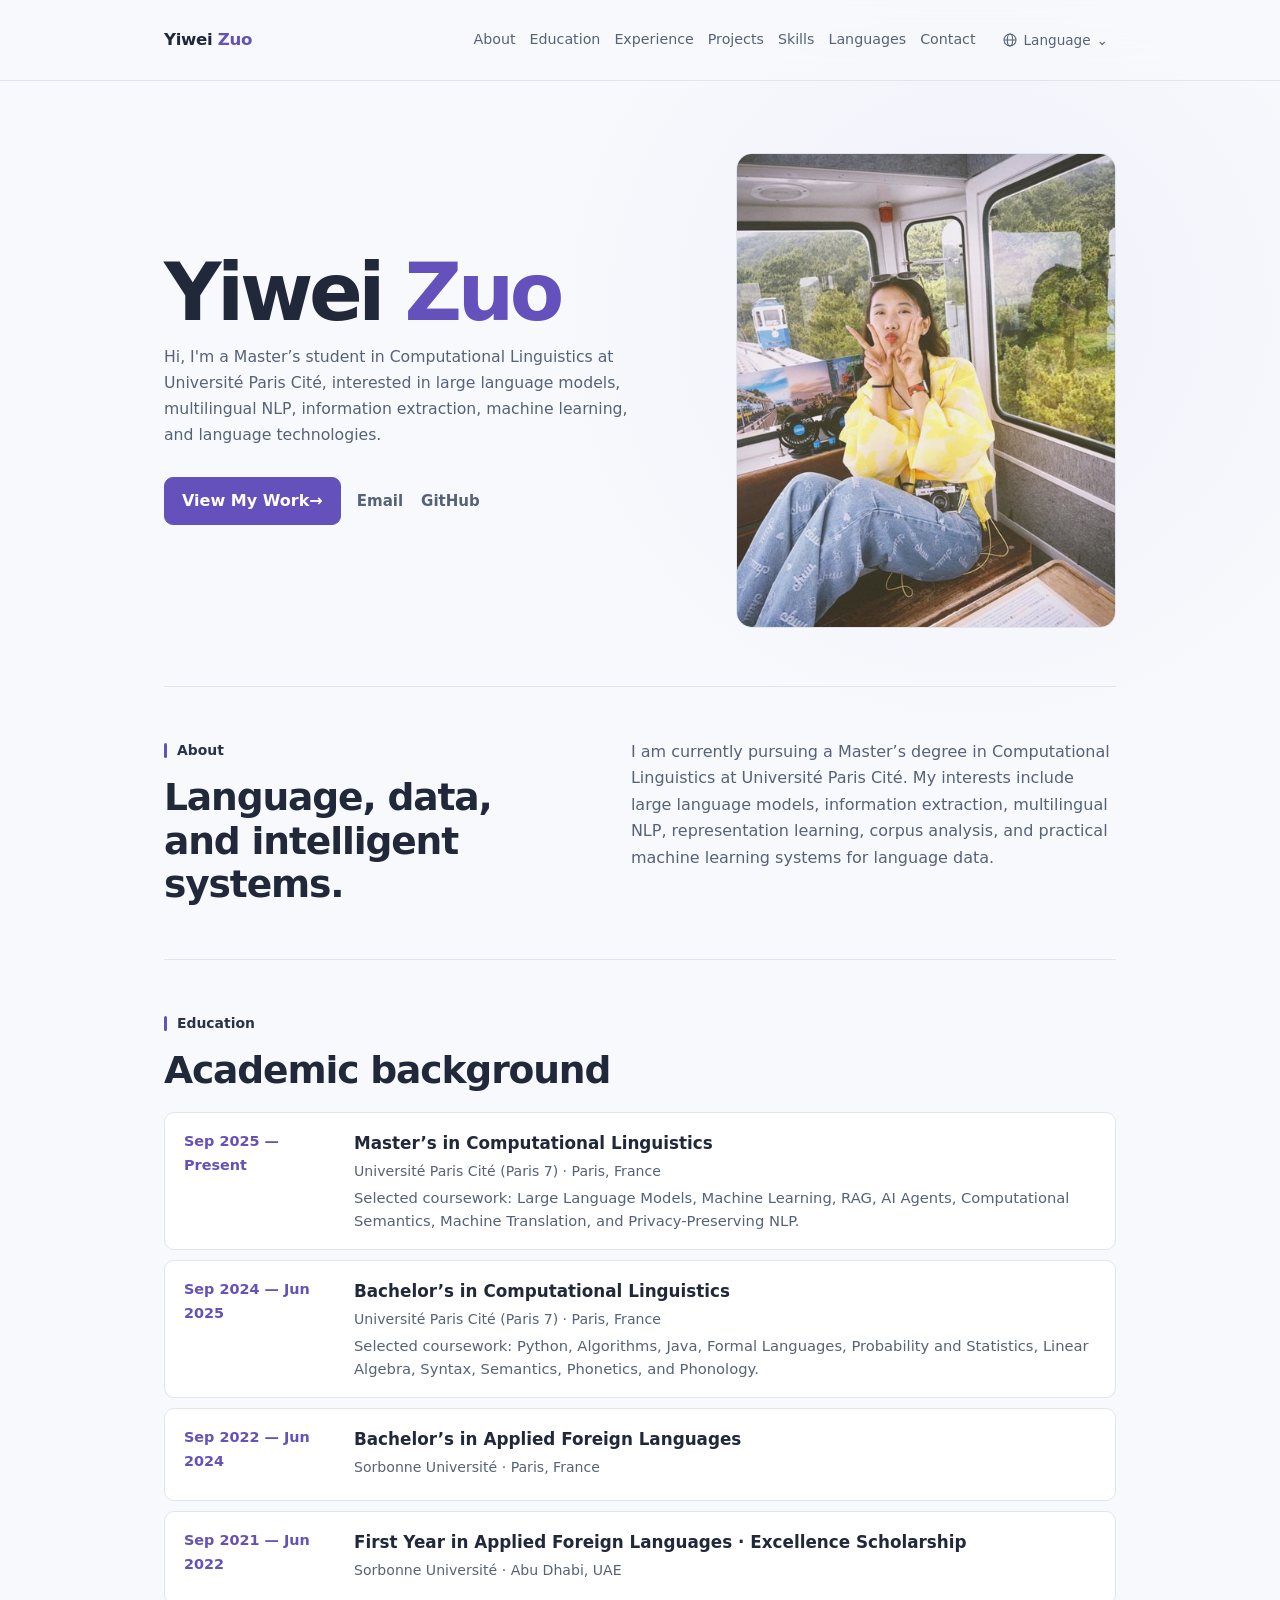
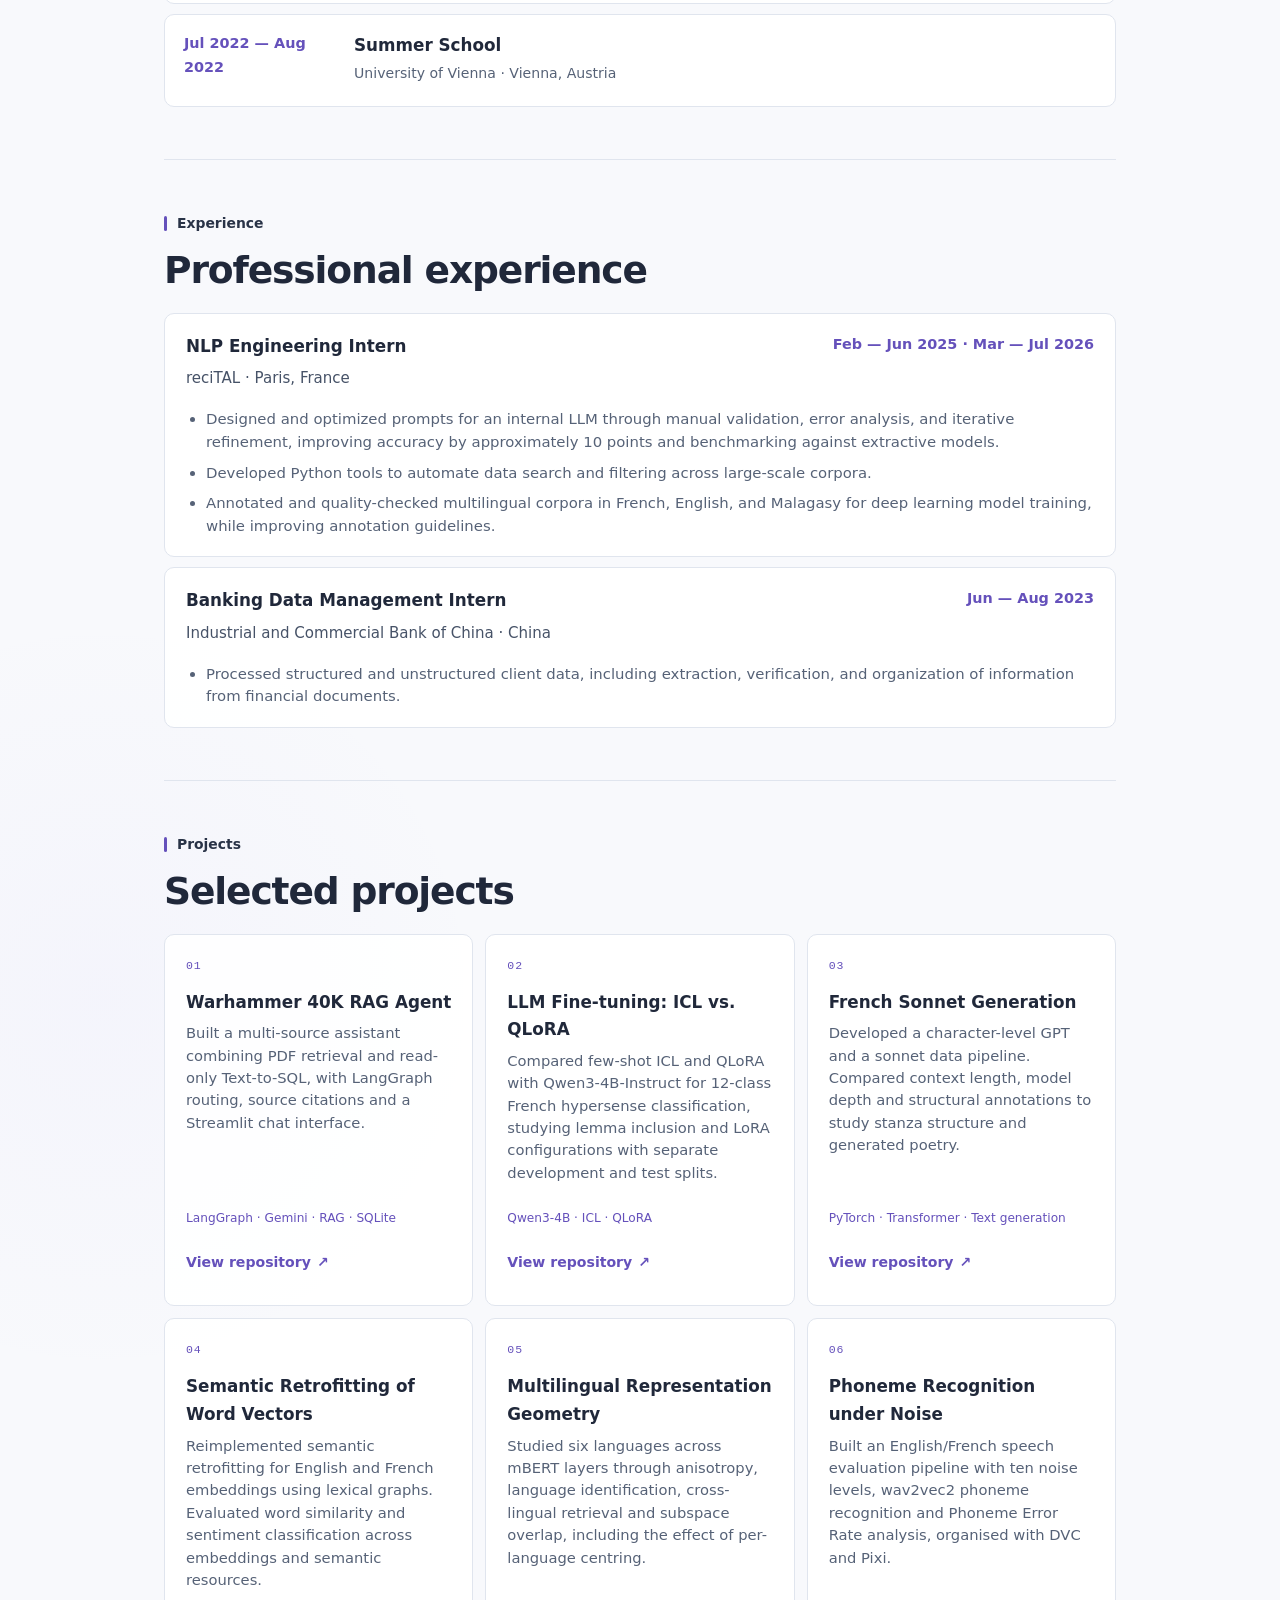
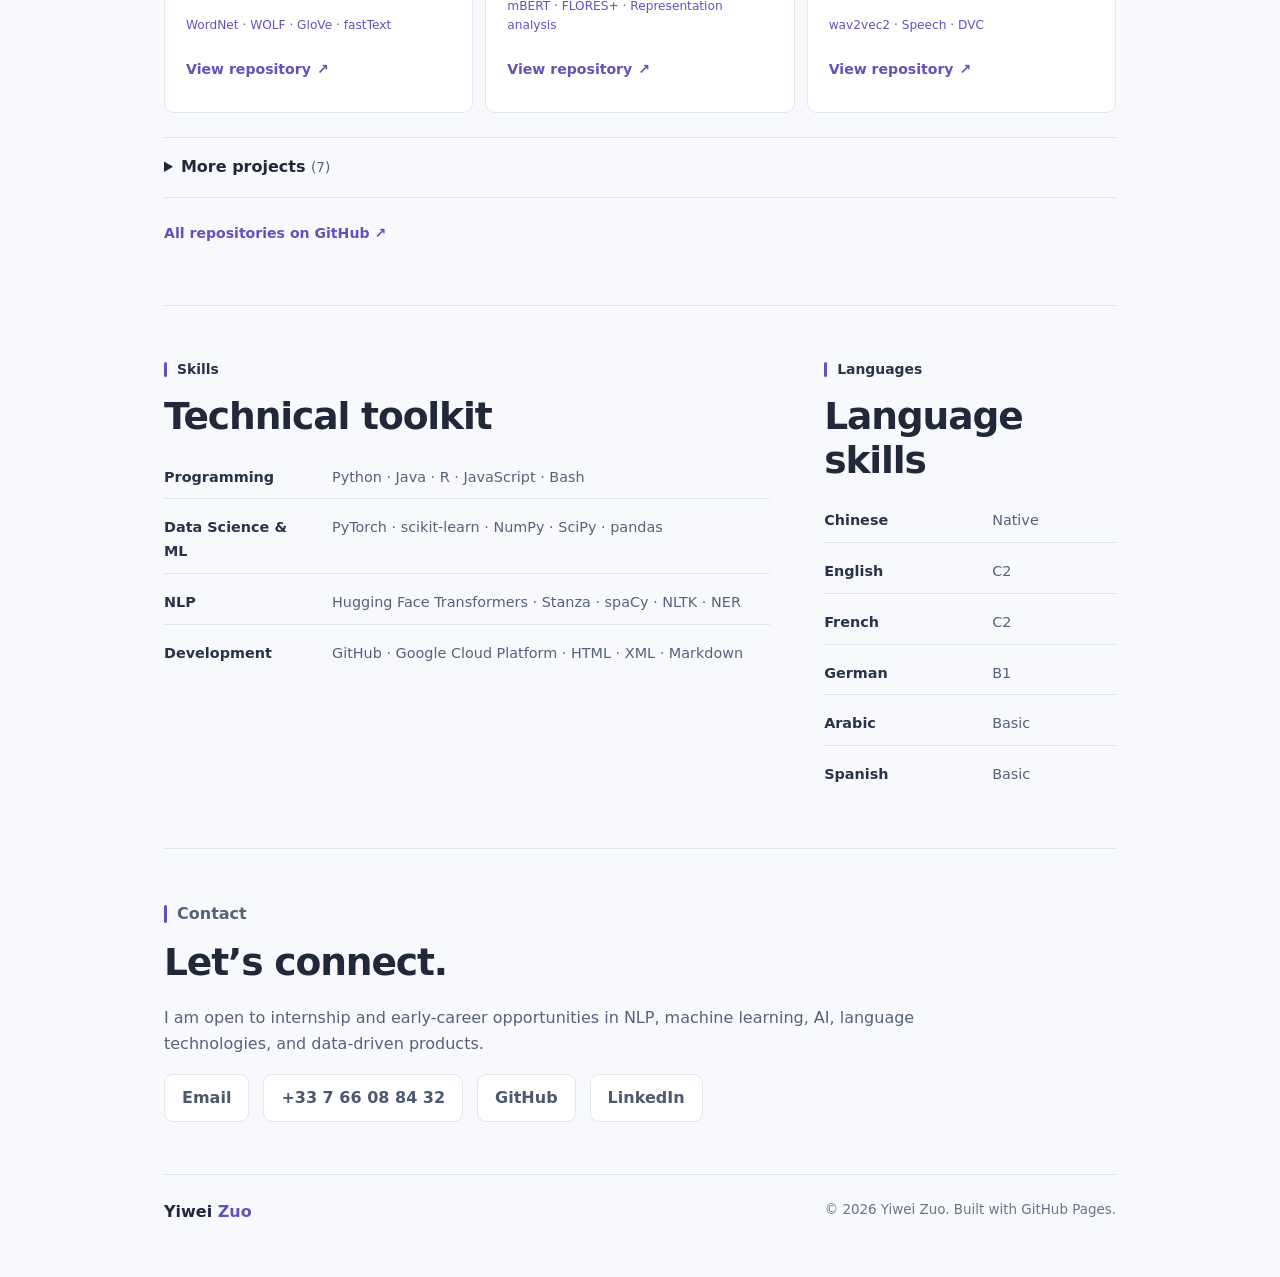
==== en/index.html @ ca4c5fa5 "Expand multilingual project portfolio from CVs and public GitHub repositories" ====
<!DOCTYPE html>
<html lang="en">
<head>
  <meta charset="UTF-8" />
  <meta name="viewport" content="width=device-width, initial-scale=1.0" />
  <title>Yiwei Zuo</title>
  <meta name="description" content="Personal website of Yiwei Zuo — Computational Linguistics, NLP, Machine Learning, and AI." />
  <link rel="stylesheet" href="/style.css?v=projects-20261109" />
  <link rel="alternate" hreflang="en" href="https://yiwei-zuo.github.io/en/" />
  <link rel="alternate" hreflang="fr" href="https://yiwei-zuo.github.io/fr/" />
  <link rel="alternate" hreflang="zh-CN" href="https://yiwei-zuo.github.io/zh/" />
  <link rel="alternate" hreflang="x-default" href="https://yiwei-zuo.github.io/" />
  <link rel="canonical" href="https://yiwei-zuo.github.io/en/" />
  <script src="/language-switch.js" defer></script>
</head>
<body>
  <header class="site-header">
    <nav class="nav">
      <a class="logo" href="#top"><span>Yiwei</span> Zuo</a>
      <div class="nav-links">
        <a href="#about">About</a>
        <a href="#education">Education</a>
        <a href="#experience">Experience</a>
        <a href="#projects">Projects</a>
        <a href="#skills">Skills</a>
        <a href="#languages">Languages</a>
        <a href="#contact">Contact</a>
      </div>
      <details class="language-menu">
        <summary><svg viewBox="0 0 24 24" width="16" height="16" fill="none" stroke="currentColor" stroke-width="1.6" aria-hidden="true"><circle cx="12" cy="12" r="9"/><ellipse cx="12" cy="12" rx="4" ry="9"/><path d="M3 12h18"/></svg><span>Language</span><span class="language-chevron" aria-hidden="true">⌄</span></summary>
        <div class="language-switch">

        <a href="/en/" lang="en" hreflang="en" aria-label="English" aria-current="page">English</a>
        <a href="/fr/" lang="fr" hreflang="fr" aria-label="Français">Français</a>
        <a href="/zh/" lang="zh-CN" hreflang="zh-CN" aria-label="中文">中文</a>
        </div>
      </details>
    </nav>
  </header>

  <main id="top">
    <section class="hero">
      <div class="hero-content">
        <div class="hero-copy">
          <h1>Yiwei <span>Zuo</span></h1>
          <p class="hero-text">
            Hi, I'm a Master’s student in Computational Linguistics at Université Paris Cité, interested in
            large language models, multilingual NLP, information extraction, machine learning,
            and language technologies.
          </p>

          <div class="hero-actions">
            <a class="button primary" href="#projects">View My Work <span aria-hidden="true">→</span></a>
            <a class="hero-link" href="mailto:yiwei.zuo@etu.u-paris.fr">Email</a>
            <a class="hero-link" href="https://github.com/Yiwei-ZUO" target="_blank" rel="noopener noreferrer">GitHub</a>
          </div>
        </div>



        <div class="hero-portrait">
          <img src="/assets/yiwei-portrait.jpg"
               srcset="/assets/yiwei-portrait-480.jpg 480w, /assets/yiwei-portrait.jpg 960w"
               sizes="(max-width: 700px) min(80vw, 320px), (max-width: 920px) 360px, 380px"
               width="960" height="1280"
               alt="Yiwei Zuo wearing a yellow jacket on a mountain train"
               fetchpriority="high" decoding="async" />
        </div>
      </div>
    </section>

    <section id="about" class="section two-column-section">
      <div class="section-heading">
        <p class="section-label">About</p>
        <h2>Language, data, and intelligent systems.</h2>
      </div>
      <p class="section-copy">
        I am currently pursuing a Master’s degree in Computational Linguistics at Université Paris Cité.
        My interests include large language models, information extraction, multilingual NLP,
        representation learning, corpus analysis, and practical machine learning systems for language data.
      </p>
    </section>

    <section id="education" class="section">
      <div class="section-heading">
        <p class="section-label">Education</p>
        <h2>Academic background</h2>
      </div>

      <div class="timeline">
        <article class="timeline-item">
          <span class="date">Sep 2025 — Present</span>
          <div>
            <h3>Master’s in Computational Linguistics</h3>
            <p class="meta">Université Paris Cité (Paris 7) · Paris, France</p>
            <p>
              Selected coursework: Large Language Models, Machine Learning, RAG, AI Agents,
              Computational Semantics, Machine Translation, and Privacy-Preserving NLP.
            </p>
          </div>
        </article>

        <article class="timeline-item">
          <span class="date">Sep 2024 — Jun 2025</span>
          <div>
            <h3>Bachelor’s in Computational Linguistics</h3>
            <p class="meta">Université Paris Cité (Paris 7) · Paris, France</p>
            <p>
              Selected coursework: Python, Algorithms, Java, Formal Languages, Probability and Statistics,
              Linear Algebra, Syntax, Semantics, Phonetics, and Phonology.
            </p>
          </div>
        </article>

        <article class="timeline-item">
          <span class="date">Sep 2022 — Jun 2024</span>
          <div>
            <h3>Bachelor’s in Applied Foreign Languages</h3>
            <p class="meta">Sorbonne Université · Paris, France</p>
          </div>
        </article>

        <article class="timeline-item">
          <span class="date">Sep 2021 — Jun 2022</span>
          <div>
            <h3>First Year in Applied Foreign Languages · Excellence Scholarship</h3>
            <p class="meta">Sorbonne Université · Abu Dhabi, UAE</p>
          </div>
        </article>

        <article class="timeline-item">
          <span class="date">Jul 2022 — Aug 2022</span>
          <div>
            <h3>Summer School</h3>
            <p class="meta">University of Vienna · Vienna, Austria</p>
          </div>
        </article>
      </div>
    </section>

    <section id="experience" class="section">
      <div class="section-heading">
        <p class="section-label">Experience</p>
        <h2>Professional experience</h2>
      </div>

      <div class="experience-list">
        <article class="experience-item">
          <div class="experience-head">
            <div>
              <h3>NLP Engineering Intern</h3>
              <p class="meta">reciTAL · Paris, France</p>
            </div>
            <span class="date">Feb — Jun 2025 · Mar — Jul 2026</span>
          </div>
          <ul>
            <li>Designed and optimized prompts for an internal LLM through manual validation, error analysis, and iterative refinement, improving accuracy by approximately 10 points and benchmarking against extractive models.</li>
            <li>Developed Python tools to automate data search and filtering across large-scale corpora.</li>
            <li>Annotated and quality-checked multilingual corpora in French, English, and Malagasy for deep learning model training, while improving annotation guidelines.</li>
          </ul>
        </article>

        <article class="experience-item">
          <div class="experience-head">
            <div>
              <h3>Banking Data Management Intern</h3>
              <p class="meta">Industrial and Commercial Bank of China · China</p>
            </div>
            <span class="date">Jun — Aug 2023</span>
          </div>
          <ul>
            <li>Processed structured and unstructured client data, including extraction, verification, and organization of information from financial documents.</li>
          </ul>
        </article>
      </div>
    </section>

    <section id="projects" class="section">
      <div class="section-heading">
        <p class="section-label">Projects</p>
        <h2>Selected projects</h2>
      </div>
      <div class="cards project-cards">
        <article class="card">
          <span class="card-index">01</span>
          <h3>Warhammer 40K RAG Agent</h3>
          <p>Built a multi-source assistant combining PDF retrieval and read-only Text-to-SQL, with LangGraph routing, source citations and a Streamlit chat interface.</p>
          <p class="project-tech">LangGraph · Gemini · RAG · SQLite</p>
          <a class="project-link" href="https://github.com/Yiwei-ZUO/warhammer-40k-rag-assistant" target="_blank" rel="noopener noreferrer" aria-label="View repository: Warhammer 40K RAG Agent">View repository <span aria-hidden="true">↗</span></a>
        </article>
        <article class="card">
          <span class="card-index">02</span>
          <h3>LLM Fine-tuning: ICL vs. QLoRA</h3>
          <p>Compared few-shot ICL and QLoRA with Qwen3-4B-Instruct for 12-class French hypersense classification, studying lemma inclusion and LoRA configurations with separate development and test splits.</p>
          <p class="project-tech">Qwen3-4B · ICL · QLoRA</p>
          <a class="project-link" href="https://github.com/Yiwei-ZUO/french-hypersense-classification-with-ICL-and-QLoRA" target="_blank" rel="noopener noreferrer" aria-label="View repository: LLM Fine-tuning: ICL vs. QLoRA">View repository <span aria-hidden="true">↗</span></a>
        </article>
        <article class="card">
          <span class="card-index">03</span>
          <h3>French Sonnet Generation</h3>
          <p>Developed a character-level GPT and a sonnet data pipeline. Compared context length, model depth and structural annotations to study stanza structure and generated poetry.</p>
          <p class="project-tech">PyTorch · Transformer · Text generation</p>
          <a class="project-link" href="https://github.com/Yiwei-ZUO/gpt-generating-poetry" target="_blank" rel="noopener noreferrer" aria-label="View repository: French Sonnet Generation">View repository <span aria-hidden="true">↗</span></a>
        </article>
        <article class="card">
          <span class="card-index">04</span>
          <h3>Semantic Retrofitting of Word Vectors</h3>
          <p>Reimplemented semantic retrofitting for English and French embeddings using lexical graphs. Evaluated word similarity and sentiment classification across embeddings and semantic resources.</p>
          <p class="project-tech">WordNet · WOLF · GloVe · fastText</p>
          <a class="project-link" href="https://github.com/Yiwei-ZUO/retrofitting-wordvectors" target="_blank" rel="noopener noreferrer" aria-label="View repository: Semantic Retrofitting of Word Vectors">View repository <span aria-hidden="true">↗</span></a>
        </article>
        <article class="card">
          <span class="card-index">05</span>
          <h3>Multilingual Representation Geometry</h3>
          <p>Studied six languages across mBERT layers through anisotropy, language identification, cross-lingual retrieval and subspace overlap, including the effect of per-language centring.</p>
          <p class="project-tech">mBERT · FLORES+ · Representation analysis</p>
          <a class="project-link" href="https://github.com/Yiwei-ZUO/are-languages-represented-in-disjoint-subspaces" target="_blank" rel="noopener noreferrer" aria-label="View repository: Multilingual Representation Geometry">View repository <span aria-hidden="true">↗</span></a>
        </article>
        <article class="card">
          <span class="card-index">06</span>
          <h3>Phoneme Recognition under Noise</h3>
          <p>Built an English/French speech evaluation pipeline with ten noise levels, wav2vec2 phoneme recognition and Phoneme Error Rate analysis, organised with DVC and Pixi.</p>
          <p class="project-tech">wav2vec2 · Speech · DVC</p>
          <a class="project-link" href="https://github.com/Yiwei-ZUO/phoneme_noise_asr" target="_blank" rel="noopener noreferrer" aria-label="View repository: Phoneme Recognition under Noise">View repository <span aria-hidden="true">↗</span></a>
        </article>
      </div>
      <details class="more-projects">
        <summary>More projects <span class="project-count">(7)</span></summary>
        <ul class="project-list">
          <li><a href="https://github.com/Yiwei-ZUO/dyck-transformers-lab" target="_blank" rel="noopener noreferrer">Transformers and Dyck Languages <span aria-hidden="true">↗</span></a><p>Bracket-error detection and correction, out-of-distribution evaluation, attention analysis and probing.</p></li>
          <li><a href="https://github.com/Yiwei-ZUO/wav2vec-precision-analysis" target="_blank" rel="noopener noreferrer">Precision and Quantisation in wav2vec <span aria-hidden="true">↗</span></a><p>Compared representation geometry, speaker distances, storage and runtime across floating-point and int8 formats.</p></li>
          <li><a href="https://github.com/Yiwei-ZUO/ru-fr-acoustic-neural-representations" target="_blank" rel="noopener noreferrer">Acoustic and Neural Speech Representations <span aria-hidden="true">↗</span></a><p>Compared acoustic measurements with Whisper and XLS-R representations for native and non-native French speech.</p></li>
          <li><a href="https://github.com/Yiwei-ZUO/mbert_multilingual_pos_experiment" target="_blank" rel="noopener noreferrer">Cross-lingual POS Tagging with mBERT <span aria-hidden="true">↗</span></a><p>Fine-tuning and cross-lingual transfer experiments on Universal Dependencies treebanks in five languages.</p></li>
          <li><a href="https://github.com/Yiwei-ZUO/vowel-inventories-of-world-languages" target="_blank" rel="noopener noreferrer">Vowel Inventories of World Languages <span aria-hidden="true">↗</span></a><p>Analysed vowel co-occurrence and proposed linguistic universals using PHOIBLE, accounting for language-family relationships.</p></li>
          <li><a href="https://github.com/Yiwei-ZUO/PROJETS_tagger" target="_blank" rel="noopener noreferrer">Brill POS Tagger <span aria-hidden="true">↗</span></a><p>Implemented rule-based training and interactive French POS tagging with the Sequoia corpus.</p></li>
          <li><a href="https://github.com/Yiwei-ZUO/parallelism" target="_blank" rel="noopener noreferrer">Parallel Corpus Processing <span aria-hidden="true">↗</span></a><p>Benchmarked sequential, threaded and multiprocessing word counting, including profiling and task-granularity experiments.</p></li>
        </ul>
      </details>
      <a class="all-projects-link" href="https://github.com/Yiwei-ZUO?tab=repositories" target="_blank" rel="noopener noreferrer">All repositories on GitHub <span aria-hidden="true">↗</span></a>
    </section>

    <section id="skills" class="section compact-dual-section">
      <div class="compact-column">
        <div class="section-heading">
          <p class="section-label">Skills</p>
          <h2>Technical toolkit</h2>
        </div>

        <div class="compact-skill-list">
          <div><strong>Programming</strong><span>Python · Java · R · JavaScript · Bash</span></div>
          <div><strong>Data Science &amp; ML</strong><span>PyTorch · scikit-learn · NumPy · SciPy · pandas</span></div>
          <div><strong>NLP</strong><span>Hugging Face Transformers · Stanza · spaCy · NLTK · NER</span></div>
          <div><strong>Development</strong><span>GitHub · Google Cloud Platform · HTML · XML · Markdown</span></div>
        </div>
      </div>

      <div class="compact-column" id="languages">
        <div class="section-heading">
          <p class="section-label">Languages</p>
          <h2>Language skills</h2>
        </div>

        <div class="compact-language-list">
          <div><strong>Chinese</strong><span>Native</span></div>
          <div><strong>English</strong><span>C2</span></div>
          <div><strong>French</strong><span>C2</span></div>
          <div><strong>German</strong><span>B1</span></div>
          <div><strong>Arabic</strong><span>Basic</span></div>
          <div><strong>Spanish</strong><span>Basic</span></div>
        </div>
      </div>
    </section>

    <section id="contact" class="section contact-section">
      <div class="section-heading">
        <p class="section-label">Contact</p>
        <h2>Let’s connect.</h2>
      </div>

      <p>
        I am open to internship and early-career opportunities in NLP, machine learning,
        AI, language technologies, and data-driven products.
      </p>

      <div class="contact-links">
        <a href="mailto:yiwei.zuo@etu.u-paris.fr">Email</a>
        <a href="tel:+33766088432">+33 7 66 08 84 32</a>
        <a href="https://github.com/Yiwei-ZUO" target="_blank" rel="noopener noreferrer">GitHub</a>
        <a href="https://www.linkedin.com/" target="_blank" rel="noopener noreferrer">LinkedIn</a>
      </div>
    </section>
  </main>

  <footer class="footer">
    <div>
      <p class="footer-name"><span>Yiwei</span> Zuo</p>
    </div>
    <p>© 2026 Yiwei Zuo. Built with GitHub Pages.</p>
  </footer>
</body>
</html>
---- style.css ----
:root {
  --background: #0b0f19;
  --surface: #111725;
  --surface-soft: #151c2b;
  --text: #edf0f7;
  --muted: #949db0;
  --accent: #8b7cf6;
  --accent-light: #a698ff;
  --accent-dark: #7161e8;
  --line: #222a3a;
  --soft: #171d2a;
}

* { box-sizing: border-box; }

html { scroll-behavior: smooth; }

body {
  margin: 0;
  font-family: Inter, ui-sans-serif, system-ui, -apple-system, BlinkMacSystemFont, "Segoe UI", sans-serif;
  color: var(--text);
  background:
    radial-gradient(circle at 76% 7%, rgba(139, 124, 246, 0.075), transparent 27rem),
    radial-gradient(circle at 8% 58%, rgba(139, 124, 246, 0.035), transparent 24rem),
    var(--background);
  line-height: 1.65;
}

a { color: inherit; text-decoration: none; }

.site-header {
  position: sticky;
  top: 0;
  z-index: 20;
  background: rgba(11, 15, 25, 0.82);
  backdrop-filter: blur(16px);
  border-bottom: 1px solid rgba(34, 42, 58, 0.78);
}

.nav {
  max-width: 1000px;
  margin: 0 auto;
  padding: 18px 24px;
  display: flex;
  align-items: center;
  justify-content: space-between;
  gap: 24px;
}

.logo {
  color: var(--accent-light);
  font-size: 1.04rem;
  font-weight: 730;
  letter-spacing: -0.02em;
}

.logo span,
.footer-name span { color: var(--text); }

.nav-links {
  display: flex;
  gap: 20px;
  color: var(--muted);
  font-size: 0.89rem;
}

.nav-links a {
  position: relative;
  transition: color 0.18s ease;
}

.nav-links a::after {
  content: "";
  position: absolute;
  left: 0;
  right: 100%;
  bottom: -7px;
  height: 1px;
  background: var(--accent);
  transition: right 0.18s ease;
}

.nav-links a:hover { color: var(--text); }
.nav-links a:hover::after { right: 0; }

main {
  max-width: 1000px;
  margin: 0 auto;
  padding: 0 24px;
}

.hero {
  min-height: 64vh;
  display: flex;
  align-items: center;
  padding: 72px 0 58px;
  border-bottom: 1px solid var(--line);
}

.hero-content {
  width: 100%;
  display: grid;
  grid-template-columns: 1.06fr 0.94fr;
  align-items: center;
  gap: 42px;
}

.eyebrow {
  margin: 0 0 12px;
  color: var(--muted);
  font-size: 0.75rem;
  font-weight: 700;
  letter-spacing: 0.14em;
  text-transform: uppercase;
}

h1, h2, h3, p { margin-top: 0; }

h1 {
  margin: 0 0 14px;
  font-size: clamp(3.35rem, 6.2vw, 5.4rem);
  line-height: 0.94;
  font-weight: 690;
  letter-spacing: -0.055em;
}

h1 span { color: var(--accent); }

.hero-subtitle {
  margin-bottom: 17px;
  color: #b7bfd0;
  font-size: 1.02rem;
}

.hero-text {
  max-width: 640px;
  margin-bottom: 29px;
  color: var(--muted);
  font-size: 0.98rem;
}

.hero-actions,
.contact-links {
  display: flex;
  align-items: center;
  flex-wrap: wrap;
  gap: 14px;
}

.button,
.contact-links a {
  display: inline-flex;
  align-items: center;
  justify-content: center;
  min-height: 44px;
  padding: 10px 17px;
  border-radius: 9px;
  font-weight: 650;
  border: 1px solid var(--line);
  transition: transform 0.18s ease, border-color 0.18s ease, color 0.18s ease, background 0.18s ease;
}

.button.primary {
  color: #f7f5ff;
  background: rgba(139, 124, 246, 0.08);
  border-color: rgba(139, 124, 246, 0.78);
}

.button.primary:hover {
  transform: translateY(-2px);
  background: rgba(139, 124, 246, 0.14);
  border-color: var(--accent-light);
}

.hero-link {
  padding: 9px 2px;
  color: var(--muted);
  font-size: 0.94rem;
  font-weight: 600;
}

.hero-link:hover { color: var(--accent-light); }

/* Personal portrait: retain the original photo's color and texture. */
.hero-portrait {
  width: min(100%, 380px);
  aspect-ratio: 4 / 5;
  justify-self: end;
  overflow: hidden;
  border: 1px solid var(--line);
  border-radius: 16px;
  background: var(--surface);
}

.hero-portrait img {
  display: block;
  width: 100%;
  height: 100%;
  object-fit: cover;
  object-position: 50% 60%;
}

.section {
  padding: 52px 0;
  border-bottom: 1px solid var(--line);
}

.two-column-section {
  display: grid;
  grid-template-columns: minmax(0, 0.9fr) minmax(0, 1.1fr);
  gap: 70px;
  align-items: start;
}

.section-heading {
  max-width: 720px;
  margin-bottom: 20px;
}

.two-column-section .section-heading { margin-bottom: 0; }

.section-label {
  position: relative;
  margin: 0 0 14px;
  padding-left: 13px;
  color: #d8dcea;
  font-size: 0.87rem;
  font-weight: 700;
}

.section-label::before {
  content: "";
  position: absolute;
  left: 0;
  top: 4px;
  bottom: 4px;
  width: 3px;
  border-radius: 999px;
  background: var(--accent);
}

.section h2 {
  margin-bottom: 0;
  max-width: 650px;
  font-size: clamp(1.7rem, 3vw, 2.35rem);
  line-height: 1.16;
  letter-spacing: -0.03em;
  font-weight: 650;
}

.section-copy,
.section > p,
.contact-section p {
  max-width: 760px;
  color: var(--muted);
  font-size: 1rem;
}

.timeline {
  display: grid;
  gap: 12px;
}

.timeline-item {
  display: grid;
  grid-template-columns: 165px 1fr;
  gap: 26px;
  padding: 19px;
  background: rgba(17, 23, 37, 0.48);
  border: 1px solid var(--line);
  border-radius: 10px;
}

.date {
  color: var(--accent-light);
  font-weight: 700;
  font-size: 0.9rem;
}

.meta {
  margin-bottom: 8px;
  color: #b7bfd0;
  font-size: 0.94rem;
}

.timeline-item h3,
.card h3,
.experience-item h3,
.skill-group h3 {
  margin-bottom: 6px;
  font-size: 1.05rem;
}

.timeline-item p,
.card p,
.experience-item li,
.skill-group p {
  color: var(--muted);
}

.experience-list {
  display: grid;
  gap: 12px;
}

.experience-item {
  padding: 21px;
  background: rgba(17, 23, 37, 0.48);
  border: 1px solid var(--line);
  border-radius: 10px;
}

.experience-head {
  display: flex;
  justify-content: space-between;
  gap: 28px;
  margin-bottom: 10px;
}

.experience-item ul {
  margin: 14px 0 0;
  padding-left: 20px;
}

.experience-item li + li { margin-top: 8px; }

.cards {
  display: grid;
  grid-template-columns: repeat(3, minmax(0, 1fr));
  gap: 12px;
}

.card {
  min-height: 205px;
  padding: 21px;
  background: rgba(17, 23, 37, 0.58);
  border: 1px solid var(--line);
  border-radius: 10px;
  transition: transform 0.2s ease, border-color 0.2s ease, background 0.2s ease;
}

.card:hover {
  transform: translateY(-3px);
  border-color: rgba(139, 124, 246, 0.42);
  background: rgba(20, 27, 43, 0.82);
}

.card-index {
  display: inline-block;
  margin-bottom: 24px;
  color: rgba(166, 152, 255, 0.76);
  font-family: ui-monospace, SFMono-Regular, Menlo, Monaco, Consolas, monospace;
  font-size: 0.72rem;
  letter-spacing: 0.08em;
}

.skills-grid {
  display: grid;
  grid-template-columns: repeat(2, minmax(0, 1fr));
  gap: 14px;
}

.skill-group {
  padding: 20px 22px;
  background: rgba(17, 23, 37, 0.48);
  border: 1px solid var(--line);
  border-radius: 10px;
}

.skill-group p { margin-bottom: 0; }

.language-grid {
  display: grid;
  grid-template-columns: repeat(3, minmax(0, 1fr));
  gap: 12px;
}

.language-grid div {
  display: flex;
  flex-direction: column;
  gap: 4px;
  padding: 18px 20px;
  background: rgba(17, 23, 37, 0.48);
  border: 1px solid var(--line);
  border-radius: 10px;
}

.language-grid span {
  color: var(--muted);
  font-size: 0.92rem;
}

.contact-links a {
  background: rgba(17, 23, 37, 0.5);
  color: #b3bbcb;
}

.contact-links a:hover {
  transform: translateY(-2px);
  color: var(--accent-light);
  border-color: rgba(139, 124, 246, 0.45);
}

.footer {
  max-width: 1000px;
  margin: 0 auto;
  padding: 30px 24px 48px;
  display: flex;
  justify-content: space-between;
  gap: 28px;
  color: #737d91;
  font-size: 0.84rem;
}

.footer p { margin: 0; }

.footer-name {
  margin-bottom: 4px !important;
  color: var(--accent-light);
  font-size: 1rem;
  font-weight: 720;
}

@media (max-width: 920px) {
  .nav-links { gap: 14px; }

  .hero-content {
    grid-template-columns: 1fr;
    gap: 24px;
  }

  .hero-portrait {
    width: min(100%, 360px);
    justify-self: center;
  }

  .hero { min-height: auto; }

  .two-column-section {
    grid-template-columns: 1fr;
    gap: 22px;
  }

  .cards,
  .skills-grid,
  .language-grid {
    grid-template-columns: 1fr;
  }
}

@media (max-width: 700px) {
  .nav {
    align-items: flex-start;
    flex-direction: column;
    gap: 12px;
  }

  .nav-links {
    width: 100%;
    overflow-x: auto;
    padding-bottom: 5px;
  }

  .hero { padding: 66px 0 58px; }

  .hero-text { font-size: 0.98rem; }

  .timeline-item {
    grid-template-columns: 1fr;
    gap: 8px;
  }

  .experience-head {
    flex-direction: column;
    gap: 4px;
  }

  .section { padding: 54px 0; }

  .footer { flex-direction: column; }
}


/* Compact personal-site refinements */
.timeline {
  gap: 10px;
}

.timeline-item {
  grid-template-columns: 150px 1fr;
  gap: 20px;
  padding: 17px 19px;
  background: rgba(17, 23, 37, 0.34);
}

.timeline-item h3 {
  margin-bottom: 3px;
}

.timeline-item p {
  margin-bottom: 0;
  font-size: 0.92rem;
  line-height: 1.52;
}

.timeline-item .meta {
  margin-bottom: 5px;
  font-size: 0.88rem;
}

.experience-list {
  gap: 10px;
}

.experience-item {
  padding: 19px 21px;
  background: rgba(17, 23, 37, 0.34);
}

.experience-head {
  margin-bottom: 6px;
}

.experience-item ul {
  margin-top: 9px;
}

.experience-item li {
  font-size: 0.93rem;
  line-height: 1.52;
}

.card {
  min-height: 190px;
}

.card p {
  font-size: 0.92rem;
  line-height: 1.52;
}

.compact-dual-section {
  display: grid;
  grid-template-columns: 1.35fr 0.65fr;
  gap: 54px;
  align-items: start;
}

.compact-dual-section .section-heading {
  margin-bottom: 18px;
}

.compact-skill-list,
.compact-language-list {
  display: grid;
  gap: 8px;
}

.compact-skill-list div,
.compact-language-list div {
  display: grid;
  grid-template-columns: 150px 1fr;
  gap: 18px;
  padding: 9px 0;
  border-bottom: 1px solid rgba(34, 42, 58, 0.72);
}

.compact-skill-list div:last-child,
.compact-language-list div:last-child {
  border-bottom: 0;
}

.compact-skill-list strong,
.compact-language-list strong {
  color: #d8dcea;
  font-size: 0.9rem;
}

.compact-skill-list span,
.compact-language-list span {
  color: var(--muted);
  font-size: 0.9rem;
}

.footer {
  padding-top: 24px;
}

@media (max-width: 920px) {
  .compact-dual-section {
    grid-template-columns: 1fr;
    gap: 36px;
  }
}

@media (max-width: 700px) {
  .compact-skill-list div,
  .compact-language-list div {
    grid-template-columns: 1fr;
    gap: 3px;
  }

  .timeline-item {
    padding: 16px 17px;
  }
}


/* Light theme */
:root {
  --background: #f8f9fc;
  --surface: #ffffff;
  --surface-soft: #f2f3f9;
  --text: #20283a;
  --muted: #566277;
  --accent: #6551bb;
  --accent-light: #6551bb;
  --accent-dark: #4f3ba4;
  --line: #e0e5ee;
  --soft: #eff1f7;
}

.site-header {
  background: rgba(248, 249, 252, 0.9);
  border-bottom-color: var(--line);
}

.hero-subtitle,
.meta {
  color: #465267;
}

.section-label,
.compact-skill-list strong,
.compact-language-list strong {
  color: #293347;
}

.timeline-item,
.experience-item,
.card,
.skill-group,
.language-grid div,
.contact-links a {
  background: rgba(255, 255, 255, 0.94);
}

.card:hover {
  background: #faf9ff;
  border-color: rgba(101, 81, 187, 0.35);
}

.date,
.card-index,
.footer-name {
  color: var(--accent);
}

.contact-links a {
  color: #4d596f;
}

.footer {
  color: #6b7486;
}

.compact-skill-list div,
.compact-language-list div {
  border-bottom-color: var(--line);
}

.button.primary {
  background: var(--accent);
  border-color: var(--accent);
  color: white;
}

.button.primary:hover {
  background: var(--accent-dark);
  border-color: var(--accent-dark);
}


@media (max-width: 700px) {
  .hero-portrait { width: min(80vw, 320px); }
  .hero-content > * { min-width: 0; }
  .nav-links a { flex-shrink: 0; }
  .timeline-item { grid-template-columns: 1fr; gap: 8px; }
}

/* Language navigation */
.nav { display: grid; grid-template-columns: auto minmax(0, 1fr) auto; gap: 18px; }
.nav-links { justify-content: flex-end; gap: 14px; }
.language-menu { position: relative; }
.language-menu summary {
  display: flex; align-items: center; gap: 6px; min-height: 44px;
  padding: 4px 8px; border-radius: 7px; color: var(--muted);
  font-size: 0.85rem; cursor: pointer; list-style: none;
}
.language-menu summary::-webkit-details-marker { display: none; }
.language-menu summary:hover, .language-menu[open] summary { color: var(--accent); background: var(--surface-soft); }
.language-chevron { transition: transform 0.15s ease; }
.language-menu[open] .language-chevron { transform: rotate(180deg); }
.language-switch {
  position: absolute; top: calc(100% + 6px); right: 0;
  display: flex; flex-direction: column; width: 160px; padding: 6px;
  border: 1px solid var(--line); border-radius: 10px;
  background: var(--surface); box-shadow: 0 8px 24px rgba(32,40,58,0.1); z-index: 30;
}
.language-switch a { display: flex; align-items: center; min-height: 44px; padding: 7px 12px; border-radius: 6px; color: var(--muted); font-size: 0.9rem; }
.language-switch a[aria-current="page"] { color: var(--accent); background: var(--surface-soft); font-weight: 700; }
.language-switch a:hover { color: var(--accent); background: var(--surface-soft); }
a:focus-visible, summary:focus-visible { outline: 2px solid var(--accent); outline-offset: 3px; }
section[id], #languages, #top { scroll-margin-top: 150px; }
@media (max-width: 920px) {
  .nav { grid-template-columns: 1fr auto; gap: 4px 16px; align-items: center; padding-top: 10px; padding-bottom: 10px; }
  .language-menu { grid-column: 2; grid-row: 1; }
  .nav-links { grid-column: 1 / -1; grid-row: 2; justify-content: flex-start; overflow-x: auto; padding: 6px 0; }
  .nav-links a { flex-shrink: 0; }
}

/* Project portfolio */
.project-cards .card { display: flex; flex-direction: column; min-width: 0; }
.project-cards .card-index { margin-bottom: 14px; }
.project-cards .project-tech { margin-top: auto; padding-top: 10px; margin-bottom: 12px; color: var(--accent); font-size: 0.76rem; line-height: 1.6; }
.project-link, .all-projects-link { color: var(--accent); font-size: 0.88rem; font-weight: 650; }
.project-link { align-self: flex-start; display: inline-flex; align-items: center; gap: 6px; min-height: 44px; }
.project-link:hover, .all-projects-link:hover, .project-list a:hover { text-decoration: underline; text-underline-offset: 3px; }
.more-projects { margin-top: 24px; border-top: 1px solid var(--line); border-bottom: 1px solid var(--line); }
.more-projects summary { padding: 16px 0; cursor: pointer; font-weight: 650; }
.project-count { color: var(--muted); font-size: 0.85rem; font-weight: 400; }
.project-list { list-style: none; margin: 0; padding: 0; display: grid; grid-template-columns: repeat(2, minmax(0, 1fr)); column-gap: 32px; }
.project-list li { padding: 16px 0; min-width: 0; border-top: 1px solid var(--line); }
.project-list a { color: var(--text); font-weight: 650; font-size: 0.94rem; }
.project-list p { margin: 6px 0 0; color: var(--muted); font-size: 0.9rem; }
.all-projects-link { display: inline-block; margin-top: 16px; padding: 8px 0; }
@media (max-width: 700px) { .project-list { grid-template-columns: 1fr; } }
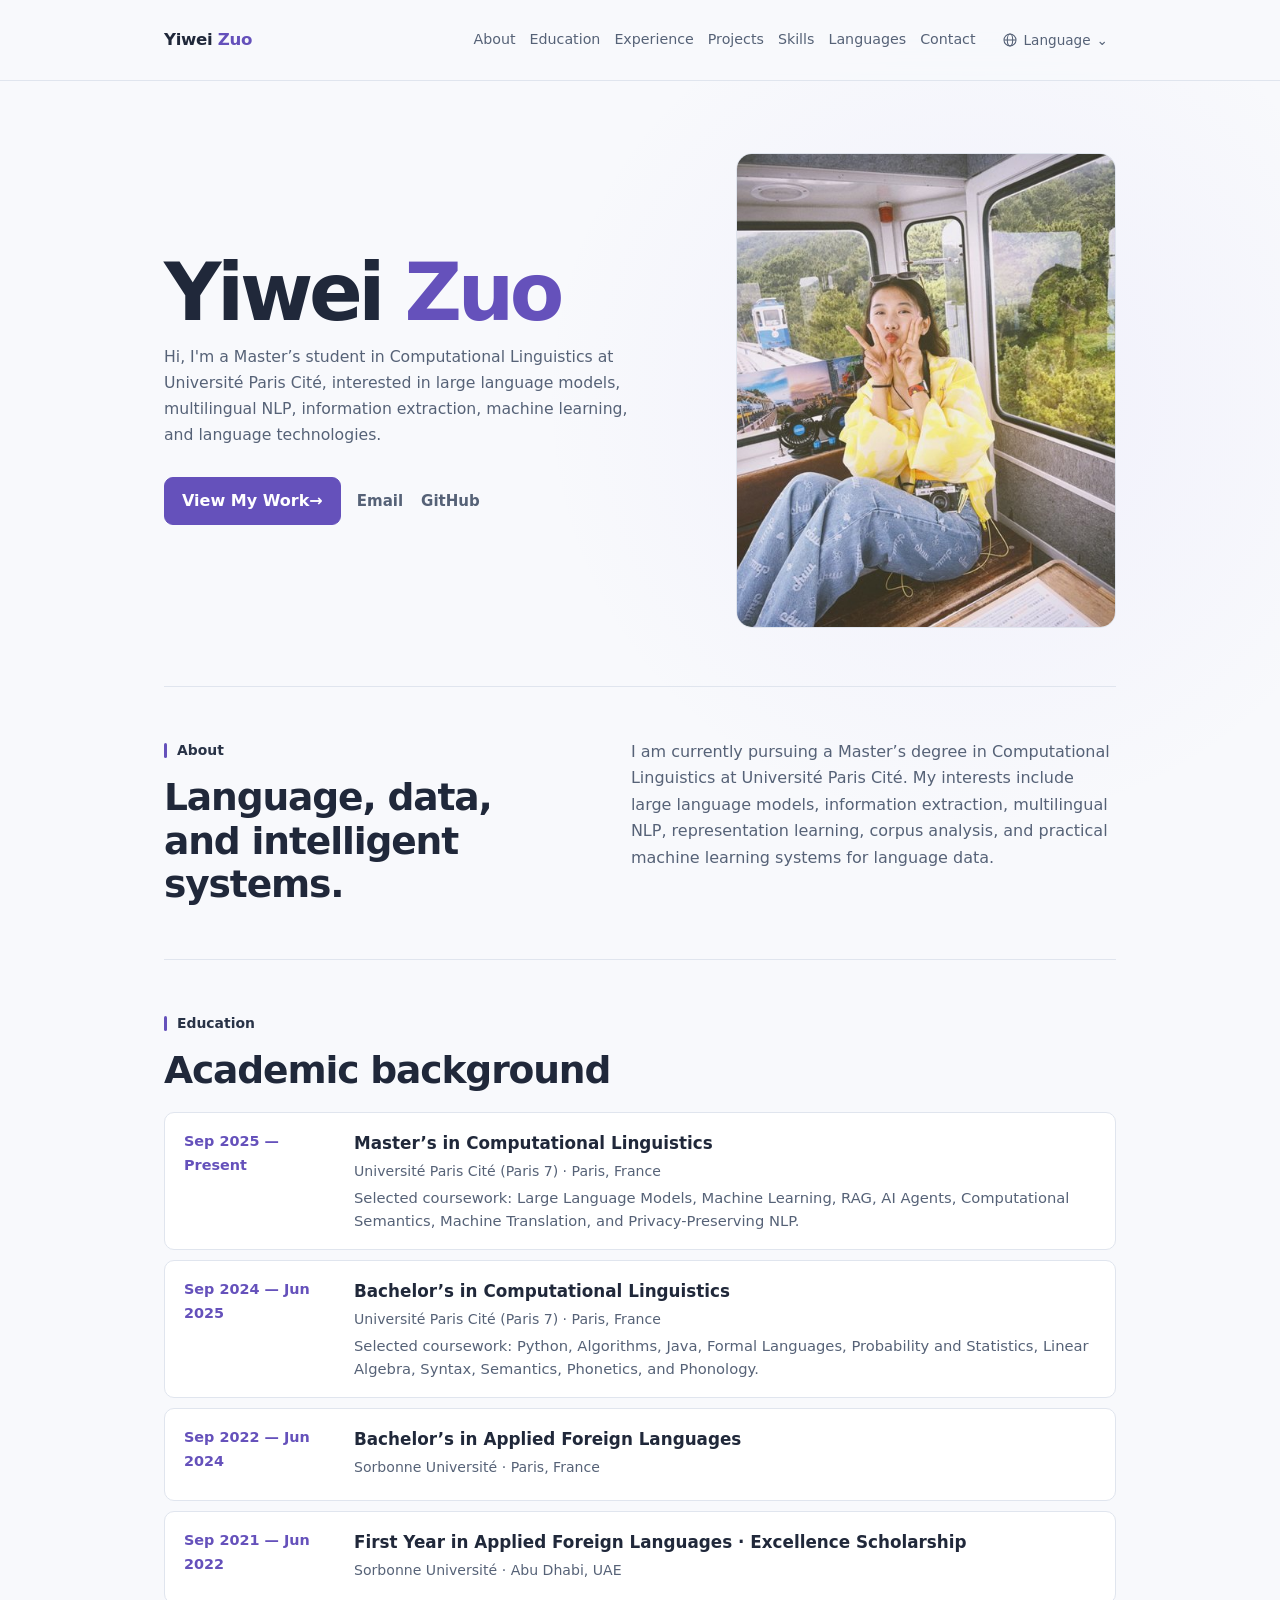
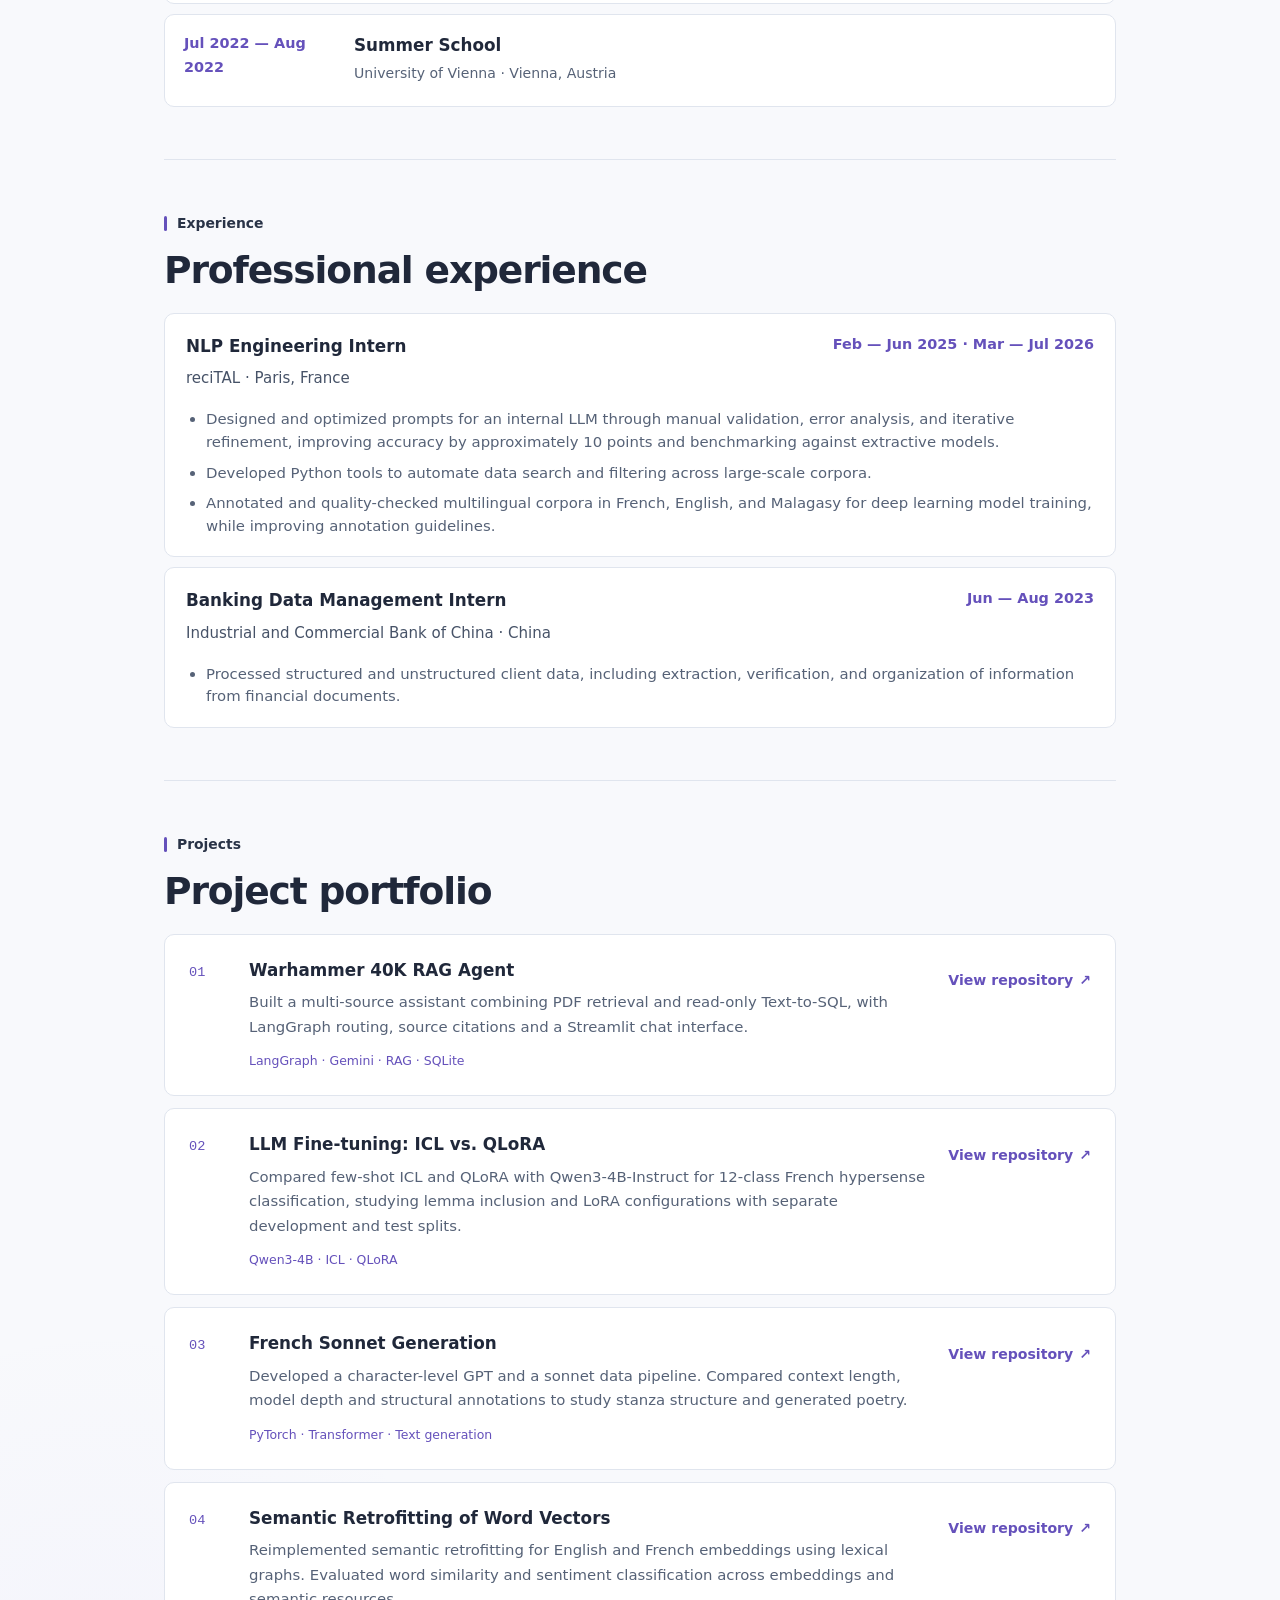
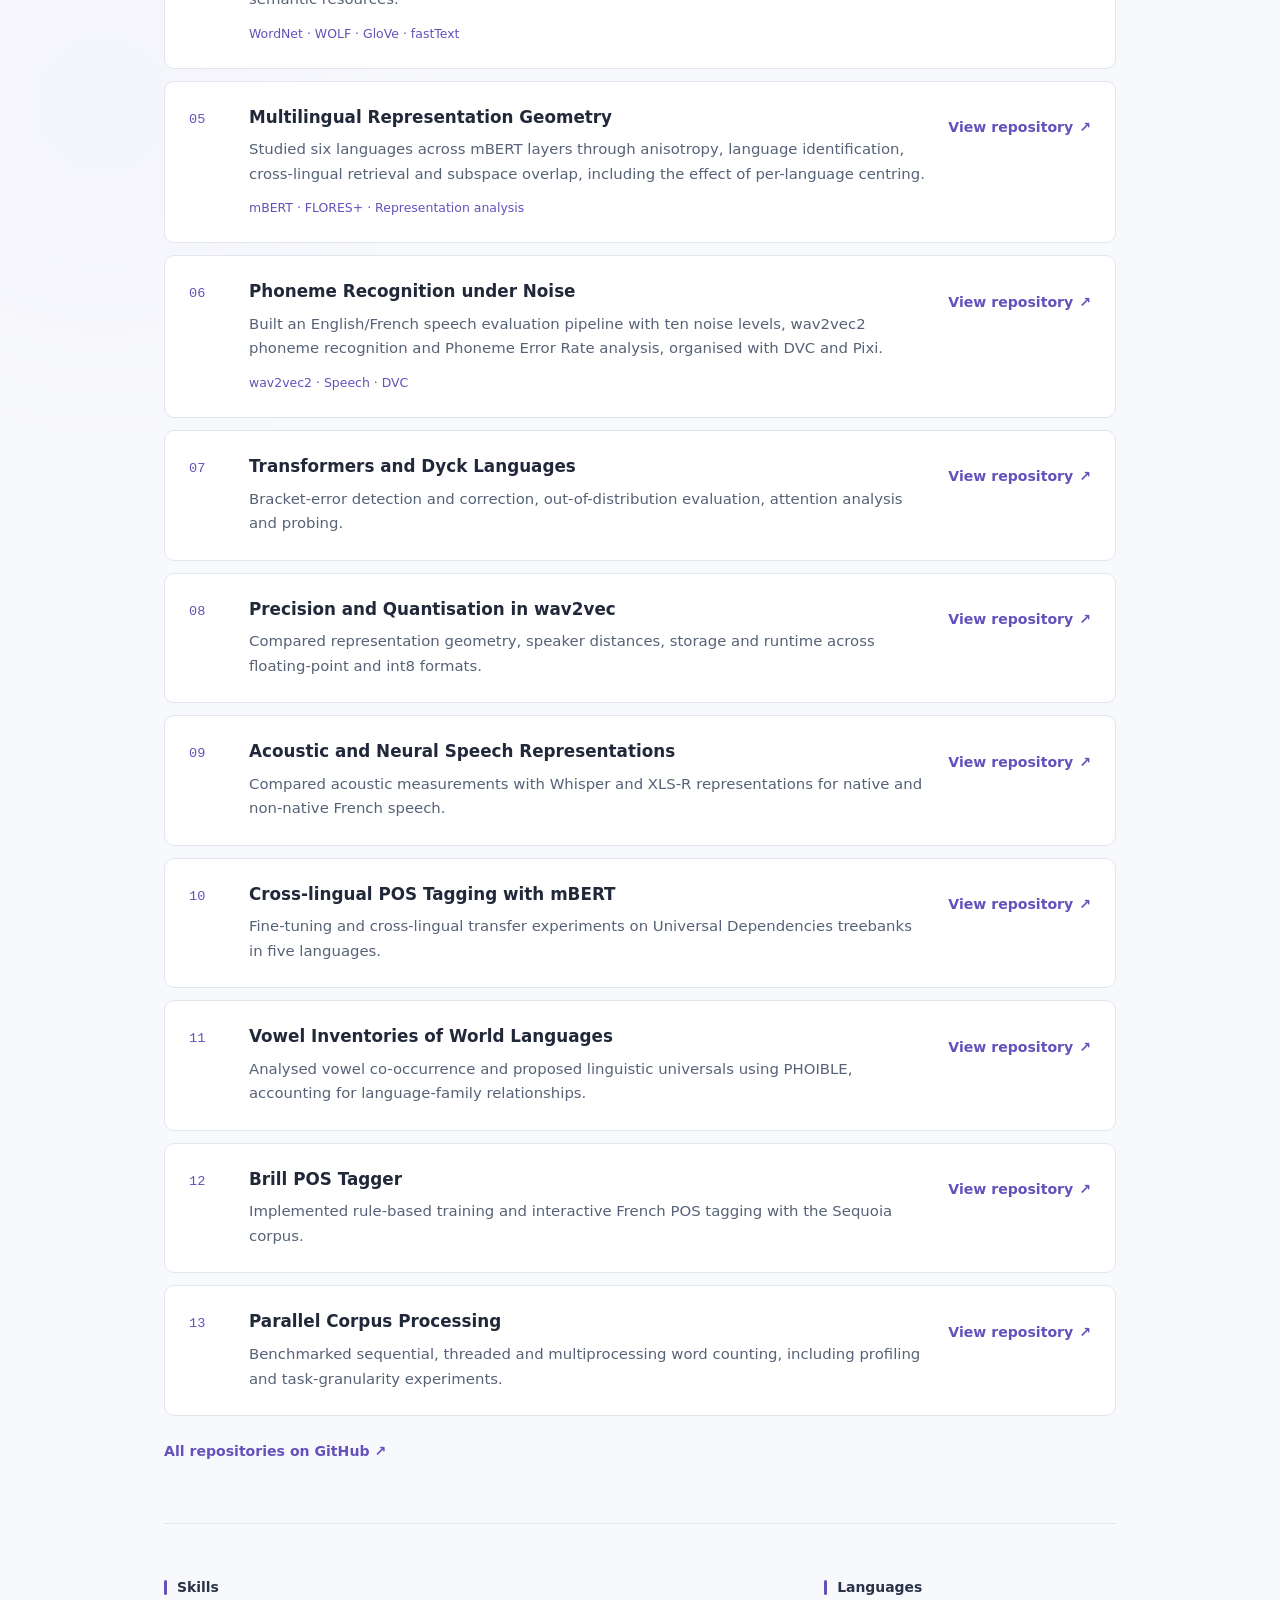
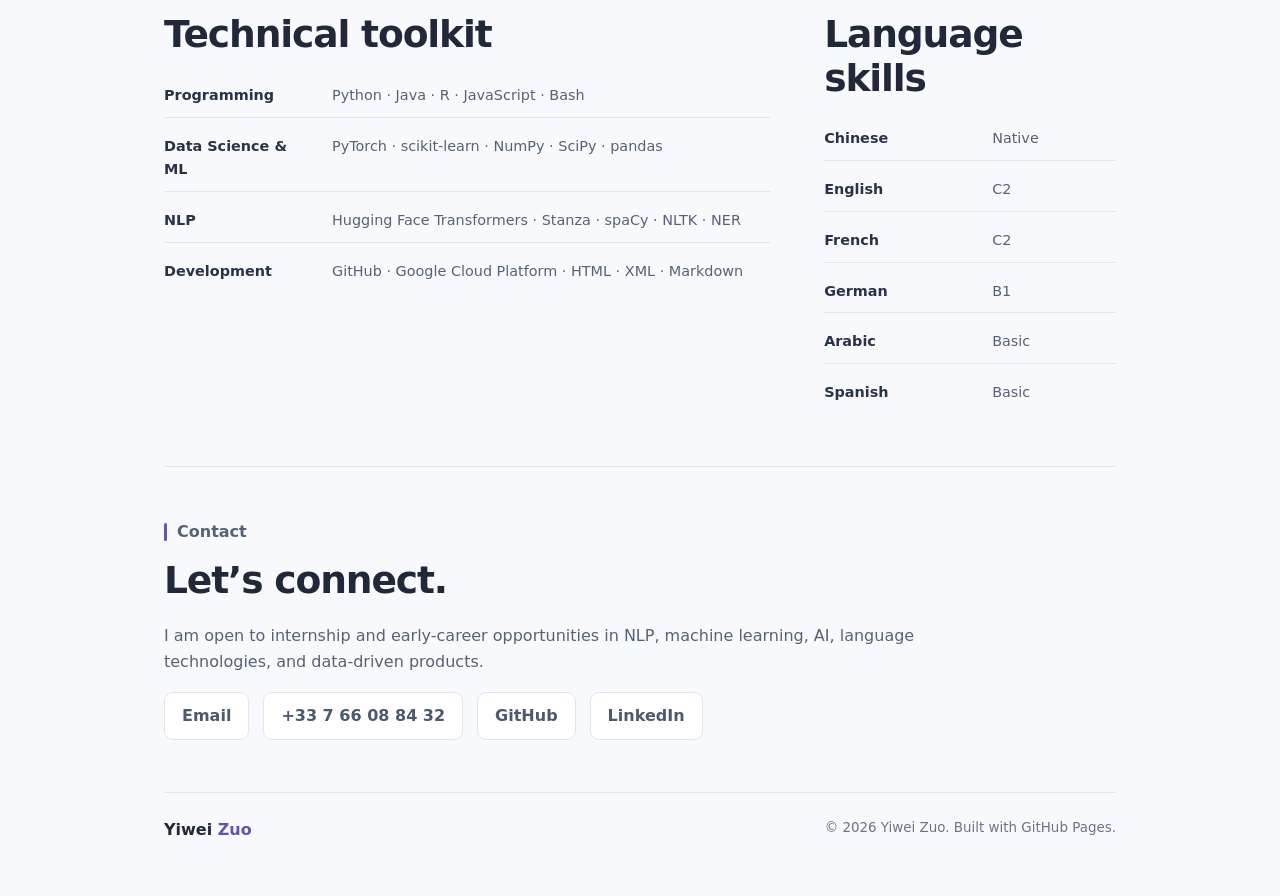
==== commit 8de52b91: "Present all projects in one numbered full-width list" ====
--- a/en/index.html
+++ b/en/index.html
@@ -5,7 +5,7 @@
   <meta name="viewport" content="width=device-width, initial-scale=1.0" />
   <title>Yiwei Zuo</title>
   <meta name="description" content="Personal website of Yiwei Zuo — Computational Linguistics, NLP, Machine Learning, and AI." />
-  <link rel="stylesheet" href="/style.css?v=projects-20261109" />
+  <link rel="stylesheet" href="/style.css?v=project-rows-20261109" />
   <link rel="alternate" hreflang="en" href="https://yiwei-zuo.github.io/en/" />
   <link rel="alternate" hreflang="fr" href="https://yiwei-zuo.github.io/fr/" />
   <link rel="alternate" hreflang="zh-CN" href="https://yiwei-zuo.github.io/zh/" />
@@ -178,64 +178,120 @@
     <section id="projects" class="section">
       <div class="section-heading">
         <p class="section-label">Projects</p>
-        <h2>Selected projects</h2>
-      </div>
-      <div class="cards project-cards">
-        <article class="card">
-          <span class="card-index">01</span>
-          <h3>Warhammer 40K RAG Agent</h3>
-          <p>Built a multi-source assistant combining PDF retrieval and read-only Text-to-SQL, with LangGraph routing, source citations and a Streamlit chat interface.</p>
-          <p class="project-tech">LangGraph · Gemini · RAG · SQLite</p>
+        <h2>Project portfolio</h2>
+      </div>
+      <ol class="project-rows">
+        <li class="project-row">
+          <span class="project-number" aria-hidden="true">01</span>
+          <div class="project-content">
+            <h3>Warhammer 40K RAG Agent</h3>
+            <p class="project-description">Built a multi-source assistant combining PDF retrieval and read-only Text-to-SQL, with LangGraph routing, source citations and a Streamlit chat interface.</p>
+            <p class="project-tech">LangGraph · Gemini · RAG · SQLite</p>
+          </div>
           <a class="project-link" href="https://github.com/Yiwei-ZUO/warhammer-40k-rag-assistant" target="_blank" rel="noopener noreferrer" aria-label="View repository: Warhammer 40K RAG Agent">View repository <span aria-hidden="true">↗</span></a>
-        </article>
-        <article class="card">
-          <span class="card-index">02</span>
-          <h3>LLM Fine-tuning: ICL vs. QLoRA</h3>
-          <p>Compared few-shot ICL and QLoRA with Qwen3-4B-Instruct for 12-class French hypersense classification, studying lemma inclusion and LoRA configurations with separate development and test splits.</p>
-          <p class="project-tech">Qwen3-4B · ICL · QLoRA</p>
+        </li>
+        <li class="project-row">
+          <span class="project-number" aria-hidden="true">02</span>
+          <div class="project-content">
+            <h3>LLM Fine-tuning: ICL vs. QLoRA</h3>
+            <p class="project-description">Compared few-shot ICL and QLoRA with Qwen3-4B-Instruct for 12-class French hypersense classification, studying lemma inclusion and LoRA configurations with separate development and test splits.</p>
+            <p class="project-tech">Qwen3-4B · ICL · QLoRA</p>
+          </div>
           <a class="project-link" href="https://github.com/Yiwei-ZUO/french-hypersense-classification-with-ICL-and-QLoRA" target="_blank" rel="noopener noreferrer" aria-label="View repository: LLM Fine-tuning: ICL vs. QLoRA">View repository <span aria-hidden="true">↗</span></a>
-        </article>
-        <article class="card">
-          <span class="card-index">03</span>
-          <h3>French Sonnet Generation</h3>
-          <p>Developed a character-level GPT and a sonnet data pipeline. Compared context length, model depth and structural annotations to study stanza structure and generated poetry.</p>
-          <p class="project-tech">PyTorch · Transformer · Text generation</p>
+        </li>
+        <li class="project-row">
+          <span class="project-number" aria-hidden="true">03</span>
+          <div class="project-content">
+            <h3>French Sonnet Generation</h3>
+            <p class="project-description">Developed a character-level GPT and a sonnet data pipeline. Compared context length, model depth and structural annotations to study stanza structure and generated poetry.</p>
+            <p class="project-tech">PyTorch · Transformer · Text generation</p>
+          </div>
           <a class="project-link" href="https://github.com/Yiwei-ZUO/gpt-generating-poetry" target="_blank" rel="noopener noreferrer" aria-label="View repository: French Sonnet Generation">View repository <span aria-hidden="true">↗</span></a>
-        </article>
-        <article class="card">
-          <span class="card-index">04</span>
-          <h3>Semantic Retrofitting of Word Vectors</h3>
-          <p>Reimplemented semantic retrofitting for English and French embeddings using lexical graphs. Evaluated word similarity and sentiment classification across embeddings and semantic resources.</p>
-          <p class="project-tech">WordNet · WOLF · GloVe · fastText</p>
+        </li>
+        <li class="project-row">
+          <span class="project-number" aria-hidden="true">04</span>
+          <div class="project-content">
+            <h3>Semantic Retrofitting of Word Vectors</h3>
+            <p class="project-description">Reimplemented semantic retrofitting for English and French embeddings using lexical graphs. Evaluated word similarity and sentiment classification across embeddings and semantic resources.</p>
+            <p class="project-tech">WordNet · WOLF · GloVe · fastText</p>
+          </div>
           <a class="project-link" href="https://github.com/Yiwei-ZUO/retrofitting-wordvectors" target="_blank" rel="noopener noreferrer" aria-label="View repository: Semantic Retrofitting of Word Vectors">View repository <span aria-hidden="true">↗</span></a>
-        </article>
-        <article class="card">
-          <span class="card-index">05</span>
-          <h3>Multilingual Representation Geometry</h3>
-          <p>Studied six languages across mBERT layers through anisotropy, language identification, cross-lingual retrieval and subspace overlap, including the effect of per-language centring.</p>
-          <p class="project-tech">mBERT · FLORES+ · Representation analysis</p>
+        </li>
+        <li class="project-row">
+          <span class="project-number" aria-hidden="true">05</span>
+          <div class="project-content">
+            <h3>Multilingual Representation Geometry</h3>
+            <p class="project-description">Studied six languages across mBERT layers through anisotropy, language identification, cross-lingual retrieval and subspace overlap, including the effect of per-language centring.</p>
+            <p class="project-tech">mBERT · FLORES+ · Representation analysis</p>
+          </div>
           <a class="project-link" href="https://github.com/Yiwei-ZUO/are-languages-represented-in-disjoint-subspaces" target="_blank" rel="noopener noreferrer" aria-label="View repository: Multilingual Representation Geometry">View repository <span aria-hidden="true">↗</span></a>
-        </article>
-        <article class="card">
-          <span class="card-index">06</span>
-          <h3>Phoneme Recognition under Noise</h3>
-          <p>Built an English/French speech evaluation pipeline with ten noise levels, wav2vec2 phoneme recognition and Phoneme Error Rate analysis, organised with DVC and Pixi.</p>
-          <p class="project-tech">wav2vec2 · Speech · DVC</p>
+        </li>
+        <li class="project-row">
+          <span class="project-number" aria-hidden="true">06</span>
+          <div class="project-content">
+            <h3>Phoneme Recognition under Noise</h3>
+            <p class="project-description">Built an English/French speech evaluation pipeline with ten noise levels, wav2vec2 phoneme recognition and Phoneme Error Rate analysis, organised with DVC and Pixi.</p>
+            <p class="project-tech">wav2vec2 · Speech · DVC</p>
+          </div>
           <a class="project-link" href="https://github.com/Yiwei-ZUO/phoneme_noise_asr" target="_blank" rel="noopener noreferrer" aria-label="View repository: Phoneme Recognition under Noise">View repository <span aria-hidden="true">↗</span></a>
-        </article>
-      </div>
-      <details class="more-projects">
-        <summary>More projects <span class="project-count">(7)</span></summary>
-        <ul class="project-list">
-          <li><a href="https://github.com/Yiwei-ZUO/dyck-transformers-lab" target="_blank" rel="noopener noreferrer">Transformers and Dyck Languages <span aria-hidden="true">↗</span></a><p>Bracket-error detection and correction, out-of-distribution evaluation, attention analysis and probing.</p></li>
-          <li><a href="https://github.com/Yiwei-ZUO/wav2vec-precision-analysis" target="_blank" rel="noopener noreferrer">Precision and Quantisation in wav2vec <span aria-hidden="true">↗</span></a><p>Compared representation geometry, speaker distances, storage and runtime across floating-point and int8 formats.</p></li>
-          <li><a href="https://github.com/Yiwei-ZUO/ru-fr-acoustic-neural-representations" target="_blank" rel="noopener noreferrer">Acoustic and Neural Speech Representations <span aria-hidden="true">↗</span></a><p>Compared acoustic measurements with Whisper and XLS-R representations for native and non-native French speech.</p></li>
-          <li><a href="https://github.com/Yiwei-ZUO/mbert_multilingual_pos_experiment" target="_blank" rel="noopener noreferrer">Cross-lingual POS Tagging with mBERT <span aria-hidden="true">↗</span></a><p>Fine-tuning and cross-lingual transfer experiments on Universal Dependencies treebanks in five languages.</p></li>
-          <li><a href="https://github.com/Yiwei-ZUO/vowel-inventories-of-world-languages" target="_blank" rel="noopener noreferrer">Vowel Inventories of World Languages <span aria-hidden="true">↗</span></a><p>Analysed vowel co-occurrence and proposed linguistic universals using PHOIBLE, accounting for language-family relationships.</p></li>
-          <li><a href="https://github.com/Yiwei-ZUO/PROJETS_tagger" target="_blank" rel="noopener noreferrer">Brill POS Tagger <span aria-hidden="true">↗</span></a><p>Implemented rule-based training and interactive French POS tagging with the Sequoia corpus.</p></li>
-          <li><a href="https://github.com/Yiwei-ZUO/parallelism" target="_blank" rel="noopener noreferrer">Parallel Corpus Processing <span aria-hidden="true">↗</span></a><p>Benchmarked sequential, threaded and multiprocessing word counting, including profiling and task-granularity experiments.</p></li>
-        </ul>
-      </details>
+        </li>
+        <li class="project-row">
+          <span class="project-number" aria-hidden="true">07</span>
+          <div class="project-content">
+            <h3>Transformers and Dyck Languages</h3>
+            <p class="project-description">Bracket-error detection and correction, out-of-distribution evaluation, attention analysis and probing.</p>
+          </div>
+          <a class="project-link" href="https://github.com/Yiwei-ZUO/dyck-transformers-lab" target="_blank" rel="noopener noreferrer" aria-label="View repository: Transformers and Dyck Languages">View repository <span aria-hidden="true">↗</span></a>
+        </li>
+        <li class="project-row">
+          <span class="project-number" aria-hidden="true">08</span>
+          <div class="project-content">
+            <h3>Precision and Quantisation in wav2vec</h3>
+            <p class="project-description">Compared representation geometry, speaker distances, storage and runtime across floating-point and int8 formats.</p>
+          </div>
+          <a class="project-link" href="https://github.com/Yiwei-ZUO/wav2vec-precision-analysis" target="_blank" rel="noopener noreferrer" aria-label="View repository: Precision and Quantisation in wav2vec">View repository <span aria-hidden="true">↗</span></a>
+        </li>
+        <li class="project-row">
+          <span class="project-number" aria-hidden="true">09</span>
+          <div class="project-content">
+            <h3>Acoustic and Neural Speech Representations</h3>
+            <p class="project-description">Compared acoustic measurements with Whisper and XLS-R representations for native and non-native French speech.</p>
+          </div>
+          <a class="project-link" href="https://github.com/Yiwei-ZUO/ru-fr-acoustic-neural-representations" target="_blank" rel="noopener noreferrer" aria-label="View repository: Acoustic and Neural Speech Representations">View repository <span aria-hidden="true">↗</span></a>
+        </li>
+        <li class="project-row">
+          <span class="project-number" aria-hidden="true">10</span>
+          <div class="project-content">
+            <h3>Cross-lingual POS Tagging with mBERT</h3>
+            <p class="project-description">Fine-tuning and cross-lingual transfer experiments on Universal Dependencies treebanks in five languages.</p>
+          </div>
+          <a class="project-link" href="https://github.com/Yiwei-ZUO/mbert_multilingual_pos_experiment" target="_blank" rel="noopener noreferrer" aria-label="View repository: Cross-lingual POS Tagging with mBERT">View repository <span aria-hidden="true">↗</span></a>
+        </li>
+        <li class="project-row">
+          <span class="project-number" aria-hidden="true">11</span>
+          <div class="project-content">
+            <h3>Vowel Inventories of World Languages</h3>
+            <p class="project-description">Analysed vowel co-occurrence and proposed linguistic universals using PHOIBLE, accounting for language-family relationships.</p>
+          </div>
+          <a class="project-link" href="https://github.com/Yiwei-ZUO/vowel-inventories-of-world-languages" target="_blank" rel="noopener noreferrer" aria-label="View repository: Vowel Inventories of World Languages">View repository <span aria-hidden="true">↗</span></a>
+        </li>
+        <li class="project-row">
+          <span class="project-number" aria-hidden="true">12</span>
+          <div class="project-content">
+            <h3>Brill POS Tagger</h3>
+            <p class="project-description">Implemented rule-based training and interactive French POS tagging with the Sequoia corpus.</p>
+          </div>
+          <a class="project-link" href="https://github.com/Yiwei-ZUO/PROJETS_tagger" target="_blank" rel="noopener noreferrer" aria-label="View repository: Brill POS Tagger">View repository <span aria-hidden="true">↗</span></a>
+        </li>
+        <li class="project-row">
+          <span class="project-number" aria-hidden="true">13</span>
+          <div class="project-content">
+            <h3>Parallel Corpus Processing</h3>
+            <p class="project-description">Benchmarked sequential, threaded and multiprocessing word counting, including profiling and task-granularity experiments.</p>
+          </div>
+          <a class="project-link" href="https://github.com/Yiwei-ZUO/parallelism" target="_blank" rel="noopener noreferrer" aria-label="View repository: Parallel Corpus Processing">View repository <span aria-hidden="true">↗</span></a>
+        </li>
+      </ol>
       <a class="all-projects-link" href="https://github.com/Yiwei-ZUO?tab=repositories" target="_blank" rel="noopener noreferrer">All repositories on GitHub <span aria-hidden="true">↗</span></a>
     </section>
 
--- a/style.css
+++ b/style.css
@@ -719,19 +719,23 @@
   .nav-links a { flex-shrink: 0; }
 }
 
-/* Project portfolio */
-.project-cards .card { display: flex; flex-direction: column; min-width: 0; }
-.project-cards .card-index { margin-bottom: 14px; }
-.project-cards .project-tech { margin-top: auto; padding-top: 10px; margin-bottom: 12px; color: var(--accent); font-size: 0.76rem; line-height: 1.6; }
+/* Numbered project portfolio */
+.project-rows { display: grid; gap: 12px; list-style: none; margin: 0; padding: 0; }
+.project-row {
+  display: grid; grid-template-columns: 38px minmax(0, 1fr) auto;
+  align-items: start; gap: 22px; padding: 24px;
+  background: var(--surface); border: 1px solid var(--line); border-radius: 10px;
+}
+.project-number { padding-top: 3px; color: var(--accent); font-family: ui-monospace, SFMono-Regular, Menlo, monospace; font-size: 0.85rem; }
+.project-content { min-width: 0; }
+.project-content h3 { margin: 0 0 8px; font-size: 1.05rem; line-height: 1.4; }
+.project-description { margin: 0; color: var(--muted); font-size: 0.93rem; line-height: 1.65; }
+.project-tech { margin: 12px 0 0; color: var(--accent); font-size: 0.78rem; line-height: 1.6; }
 .project-link, .all-projects-link { color: var(--accent); font-size: 0.88rem; font-weight: 650; }
-.project-link { align-self: flex-start; display: inline-flex; align-items: center; gap: 6px; min-height: 44px; }
-.project-link:hover, .all-projects-link:hover, .project-list a:hover { text-decoration: underline; text-underline-offset: 3px; }
-.more-projects { margin-top: 24px; border-top: 1px solid var(--line); border-bottom: 1px solid var(--line); }
-.more-projects summary { padding: 16px 0; cursor: pointer; font-weight: 650; }
-.project-count { color: var(--muted); font-size: 0.85rem; font-weight: 400; }
-.project-list { list-style: none; margin: 0; padding: 0; display: grid; grid-template-columns: repeat(2, minmax(0, 1fr)); column-gap: 32px; }
-.project-list li { padding: 16px 0; min-width: 0; border-top: 1px solid var(--line); }
-.project-list a { color: var(--text); font-weight: 650; font-size: 0.94rem; }
-.project-list p { margin: 6px 0 0; color: var(--muted); font-size: 0.9rem; }
+.project-link { display: inline-flex; align-items: center; gap: 6px; min-height: 44px; white-space: nowrap; }
+.project-link:hover, .all-projects-link:hover { text-decoration: underline; text-underline-offset: 3px; }
 .all-projects-link { display: inline-block; margin-top: 16px; padding: 8px 0; }
-@media (max-width: 700px) { .project-list { grid-template-columns: 1fr; } }
+@media (max-width: 700px) {
+  .project-row { grid-template-columns: 28px minmax(0, 1fr); gap: 10px 14px; padding: 20px 16px; }
+  .project-link { grid-column: 2; justify-self: start; }
+}
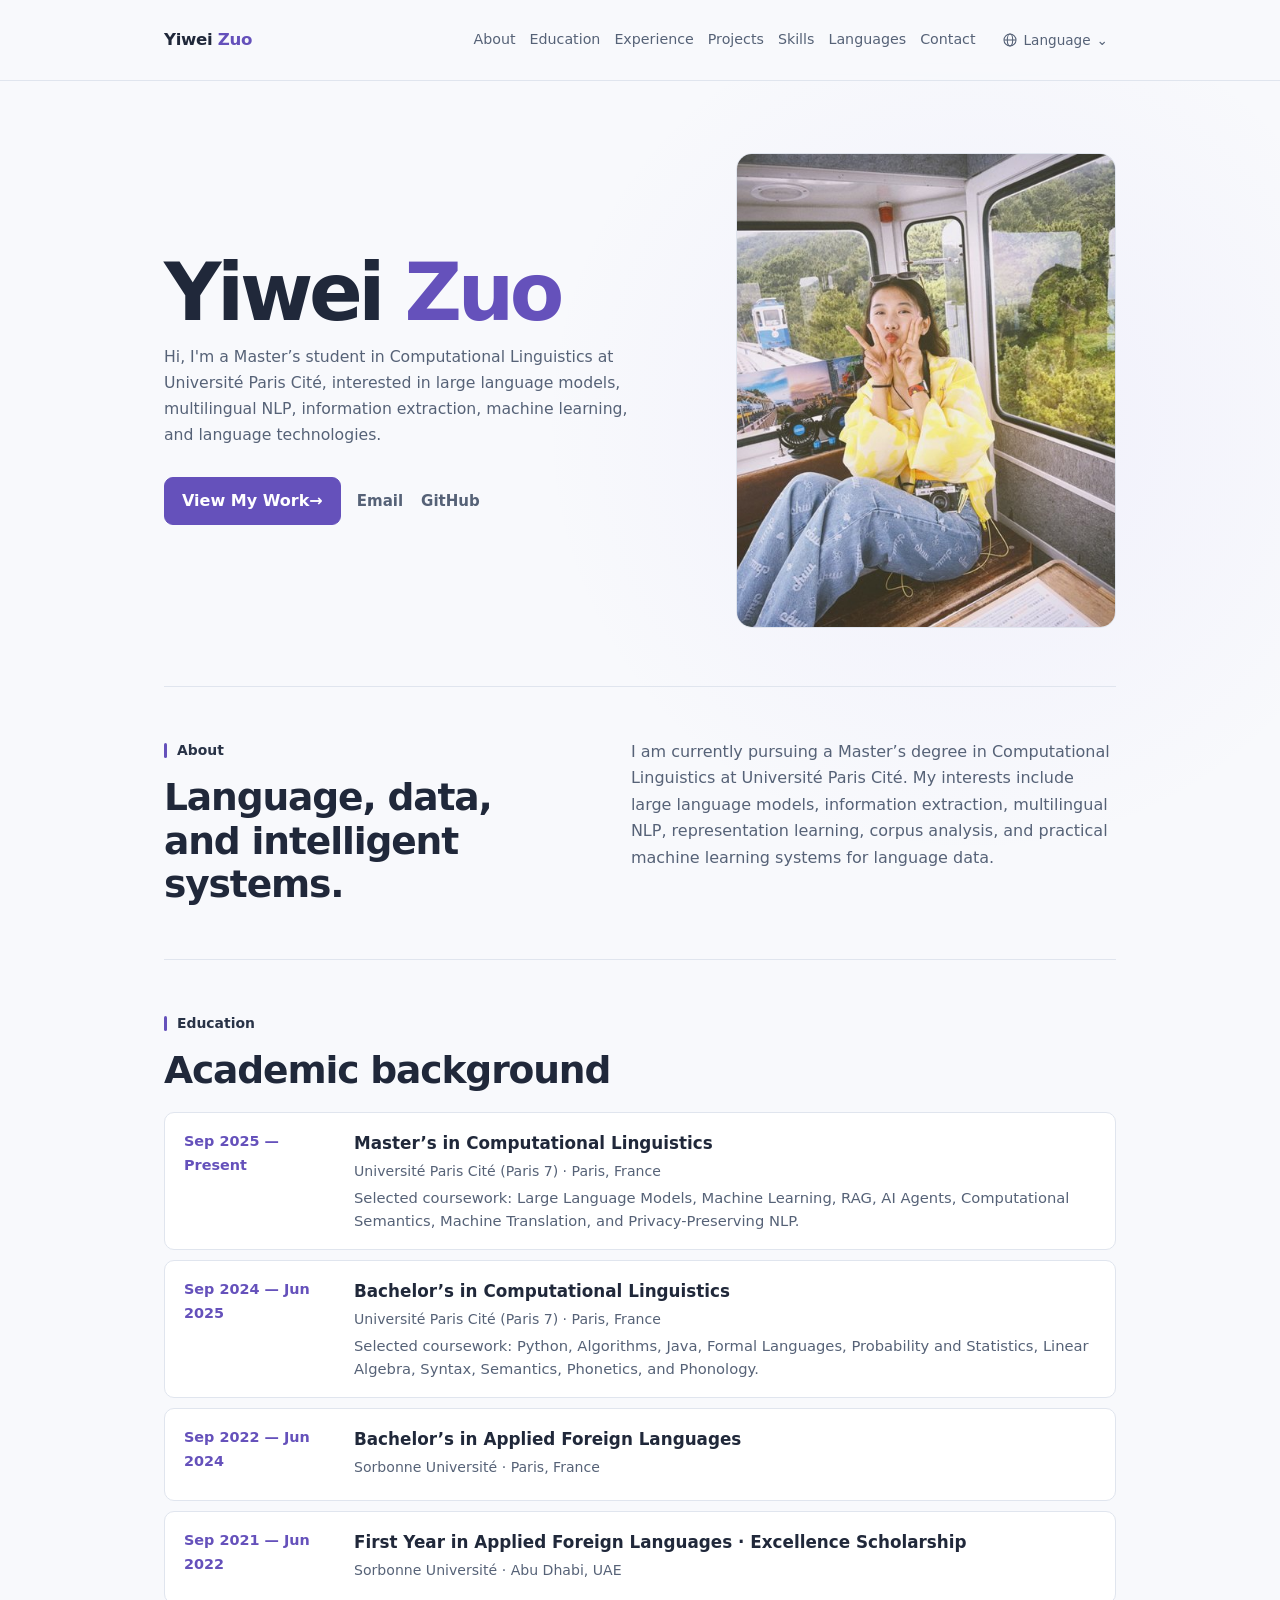
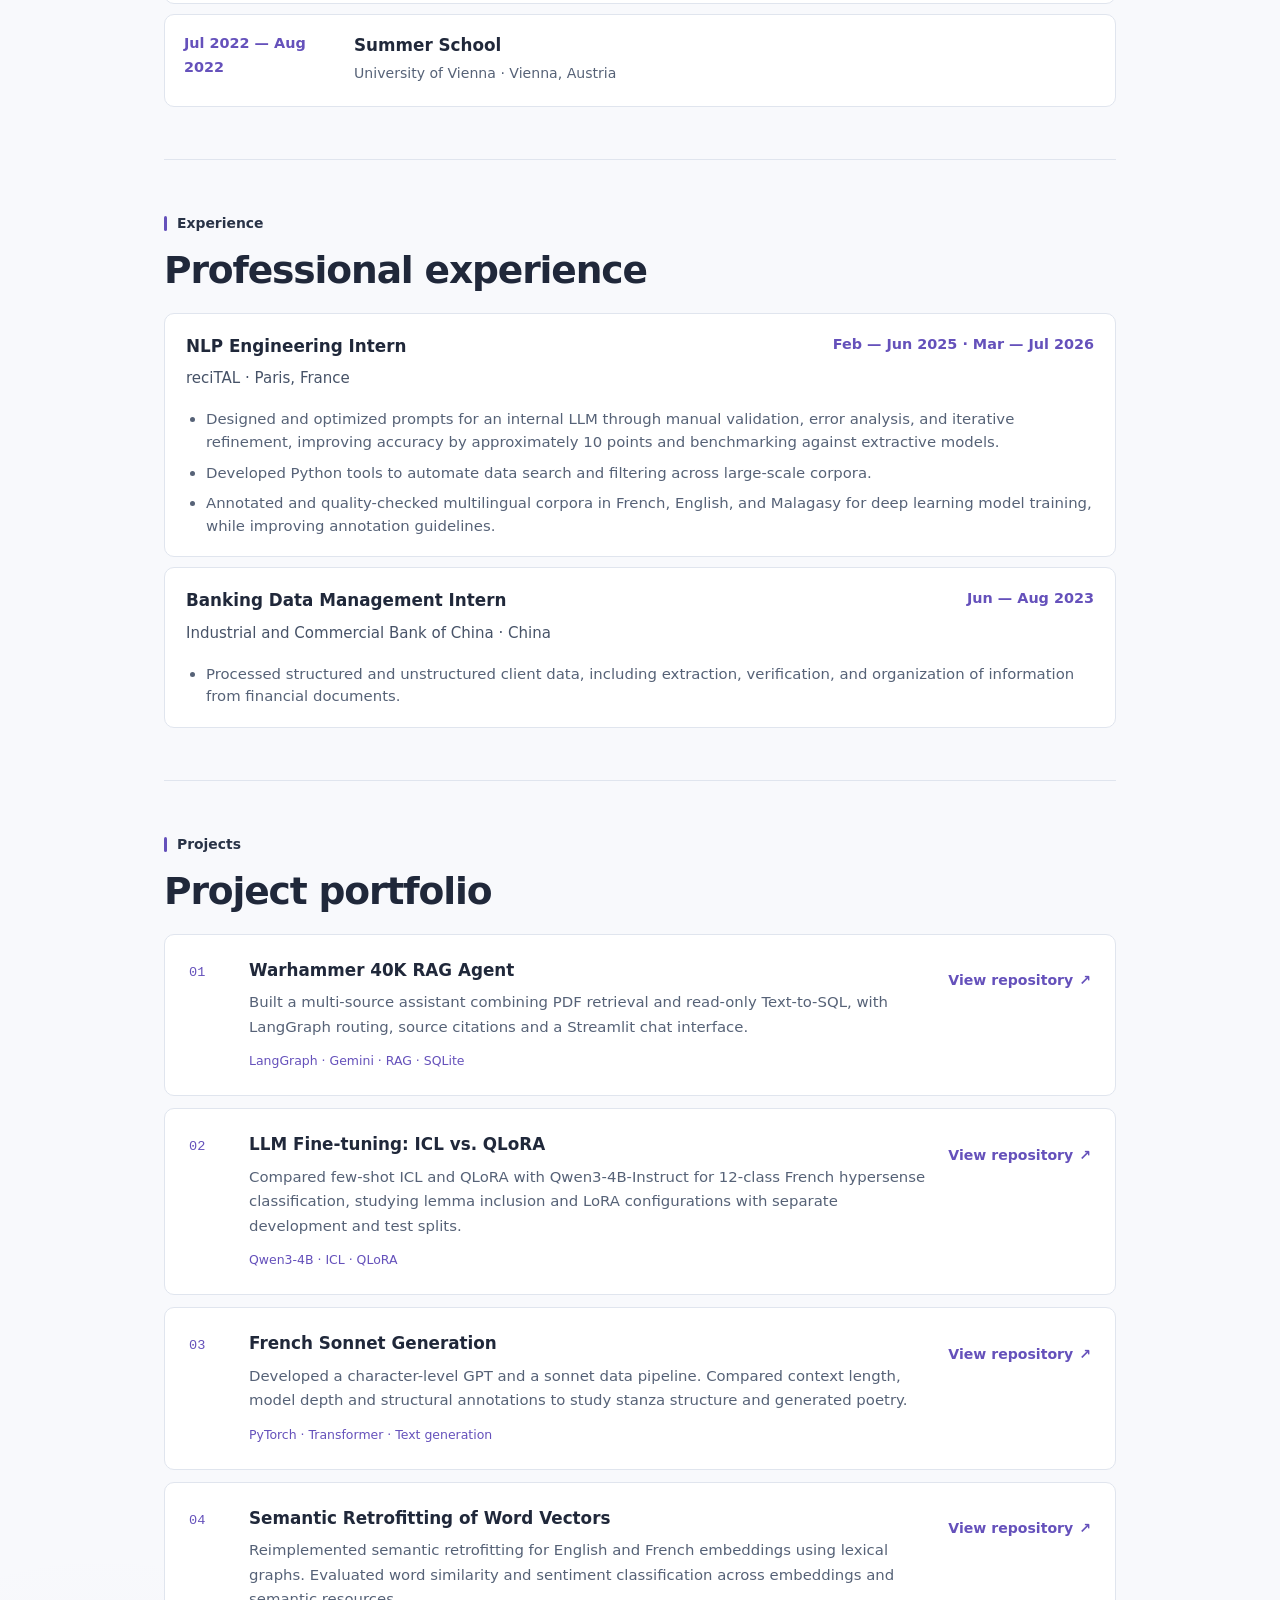
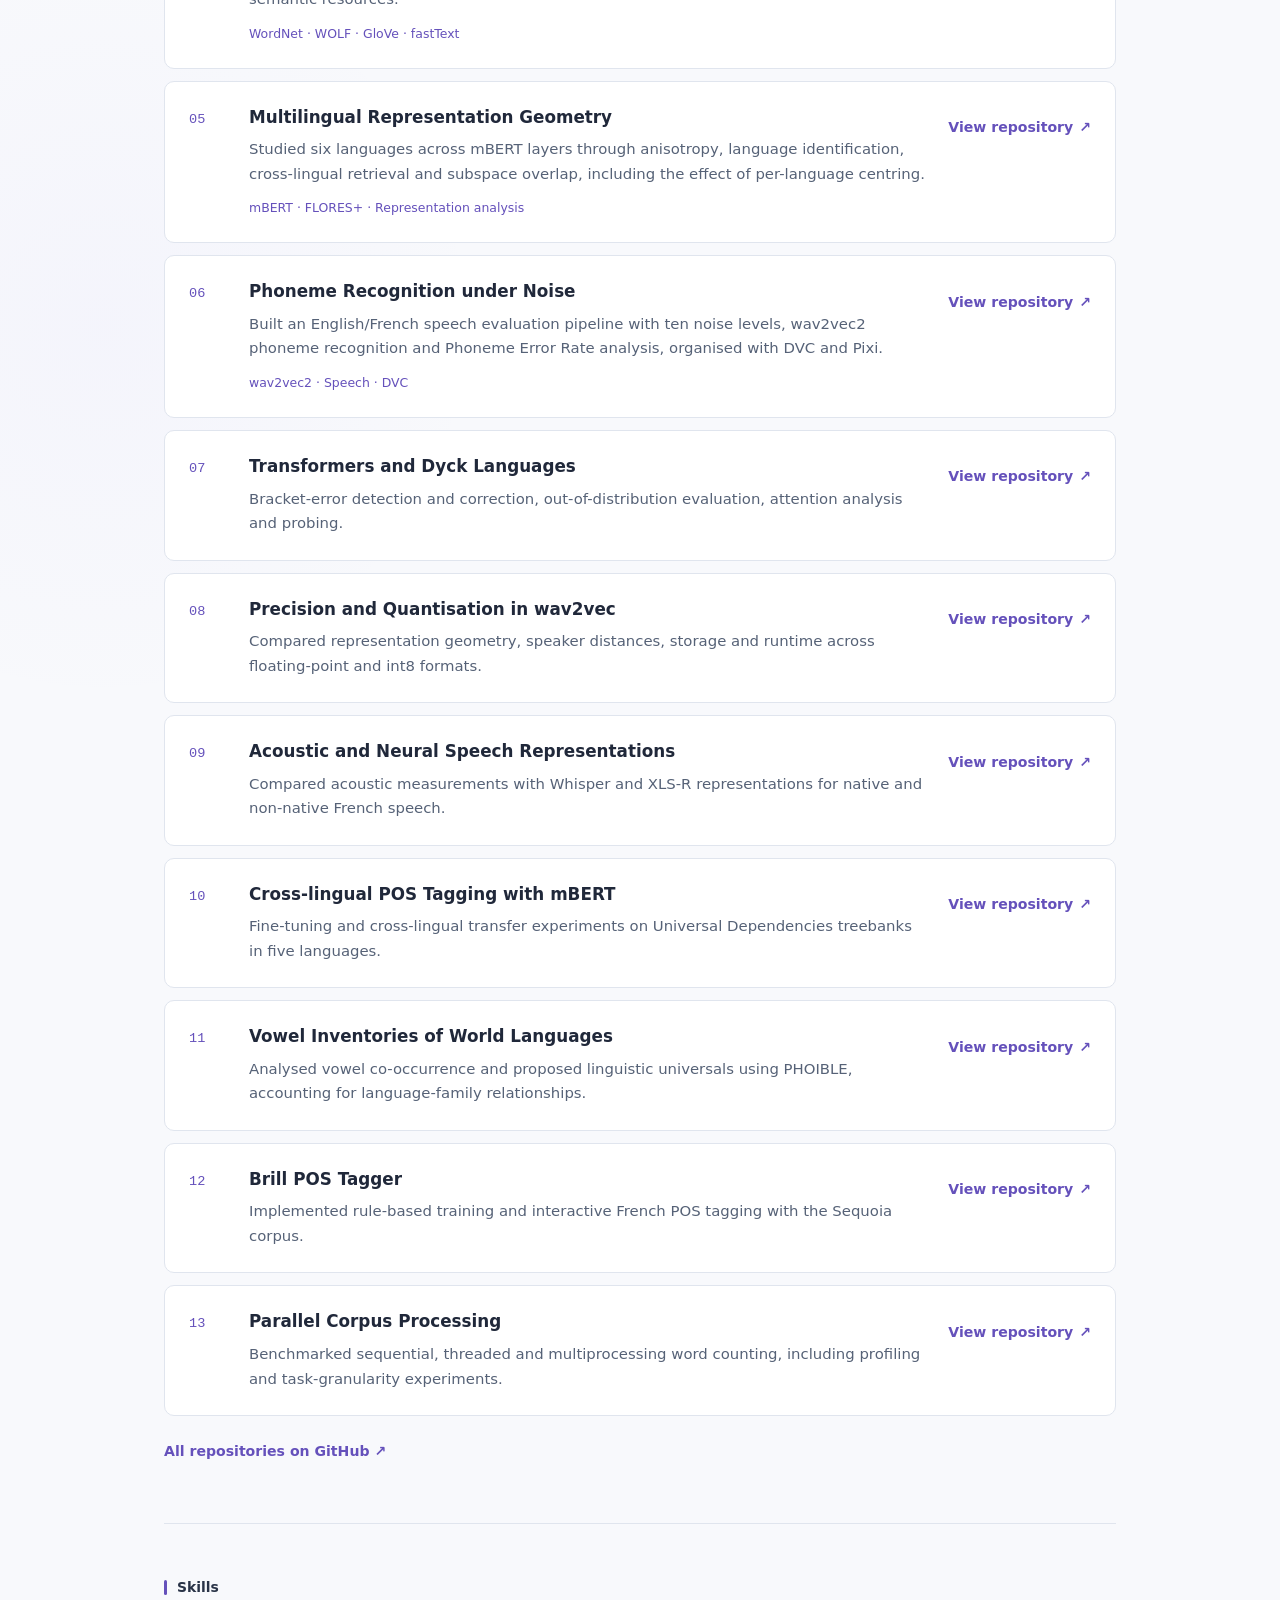
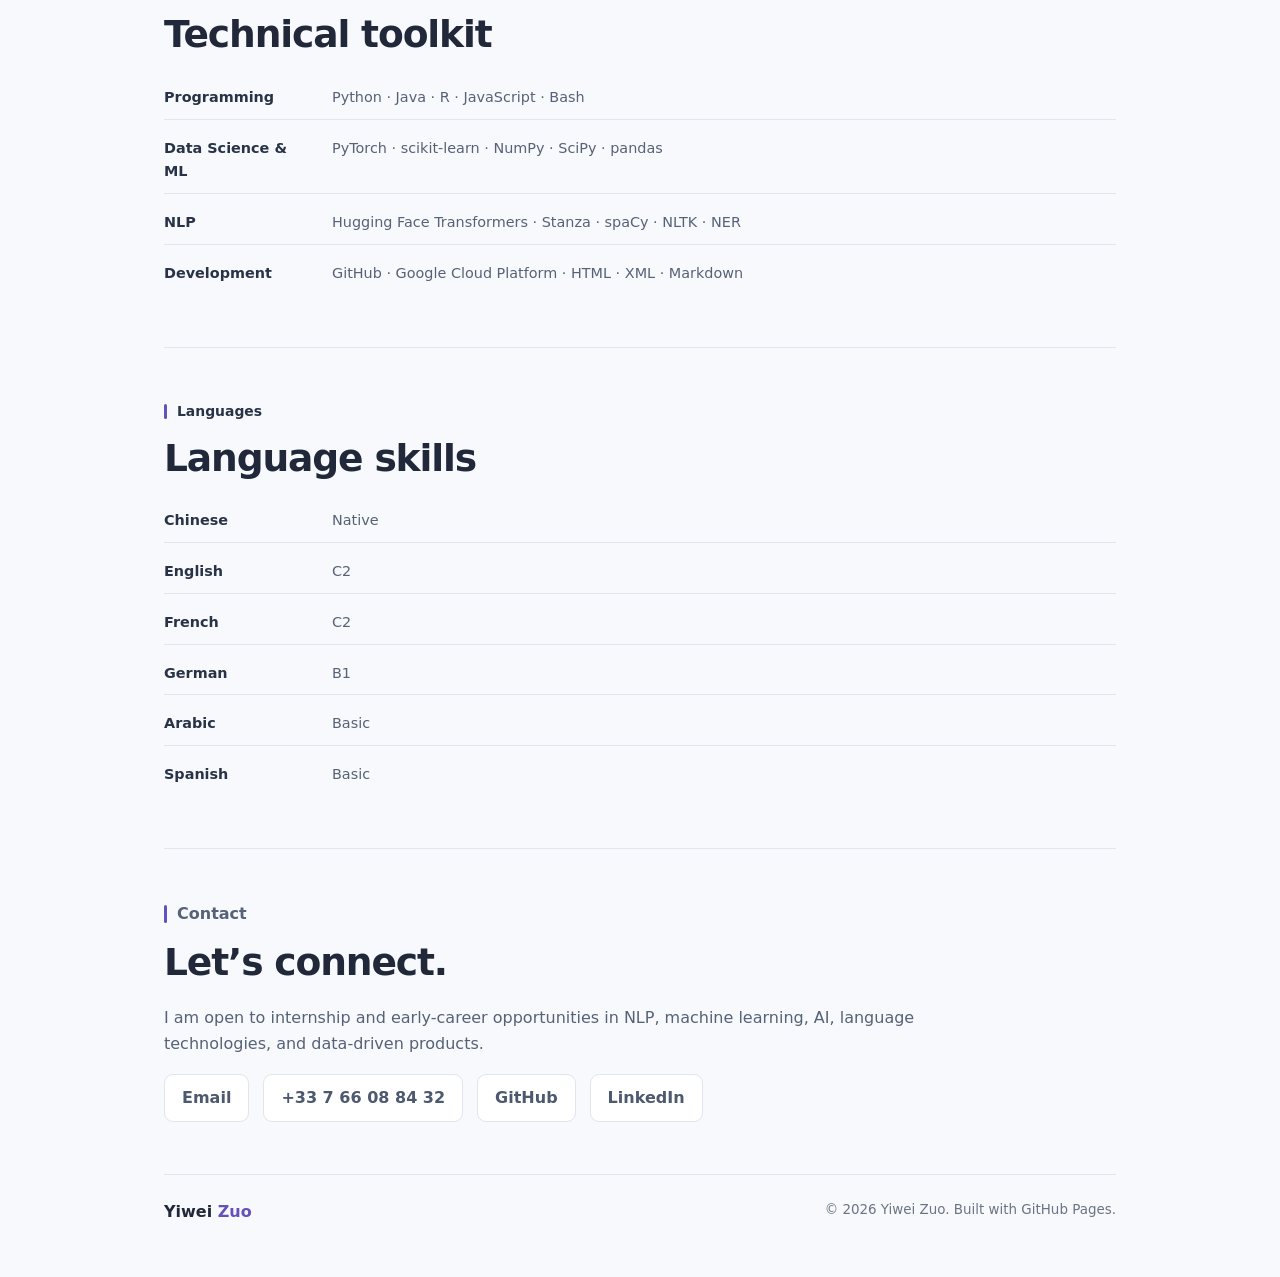
==== commit 70e00356: "Place language skills in their own section below technical skills" ====
--- a/en/index.html
+++ b/en/index.html
@@ -295,35 +295,33 @@
       <a class="all-projects-link" href="https://github.com/Yiwei-ZUO?tab=repositories" target="_blank" rel="noopener noreferrer">All repositories on GitHub <span aria-hidden="true">↗</span></a>
     </section>
 
-    <section id="skills" class="section compact-dual-section">
-      <div class="compact-column">
-        <div class="section-heading">
-          <p class="section-label">Skills</p>
-          <h2>Technical toolkit</h2>
-        </div>
-
-        <div class="compact-skill-list">
-          <div><strong>Programming</strong><span>Python · Java · R · JavaScript · Bash</span></div>
-          <div><strong>Data Science &amp; ML</strong><span>PyTorch · scikit-learn · NumPy · SciPy · pandas</span></div>
-          <div><strong>NLP</strong><span>Hugging Face Transformers · Stanza · spaCy · NLTK · NER</span></div>
-          <div><strong>Development</strong><span>GitHub · Google Cloud Platform · HTML · XML · Markdown</span></div>
-        </div>
-      </div>
-
-      <div class="compact-column" id="languages">
-        <div class="section-heading">
-          <p class="section-label">Languages</p>
-          <h2>Language skills</h2>
-        </div>
-
-        <div class="compact-language-list">
-          <div><strong>Chinese</strong><span>Native</span></div>
-          <div><strong>English</strong><span>C2</span></div>
-          <div><strong>French</strong><span>C2</span></div>
-          <div><strong>German</strong><span>B1</span></div>
-          <div><strong>Arabic</strong><span>Basic</span></div>
-          <div><strong>Spanish</strong><span>Basic</span></div>
-        </div>
+    <section id="skills" class="section">
+      <div class="section-heading">
+        <p class="section-label">Skills</p>
+        <h2>Technical toolkit</h2>
+      </div>
+
+      <div class="compact-skill-list">
+        <div><strong>Programming</strong><span>Python · Java · R · JavaScript · Bash</span></div>
+        <div><strong>Data Science &amp; ML</strong><span>PyTorch · scikit-learn · NumPy · SciPy · pandas</span></div>
+        <div><strong>NLP</strong><span>Hugging Face Transformers · Stanza · spaCy · NLTK · NER</span></div>
+        <div><strong>Development</strong><span>GitHub · Google Cloud Platform · HTML · XML · Markdown</span></div>
+      </div>
+    </section>
+
+    <section id="languages" class="section">
+      <div class="section-heading">
+        <p class="section-label">Languages</p>
+        <h2>Language skills</h2>
+      </div>
+
+      <div class="compact-language-list">
+        <div><strong>Chinese</strong><span>Native</span></div>
+        <div><strong>English</strong><span>C2</span></div>
+        <div><strong>French</strong><span>C2</span></div>
+        <div><strong>German</strong><span>B1</span></div>
+        <div><strong>Arabic</strong><span>Basic</span></div>
+        <div><strong>Spanish</strong><span>Basic</span></div>
       </div>
     </section>
 
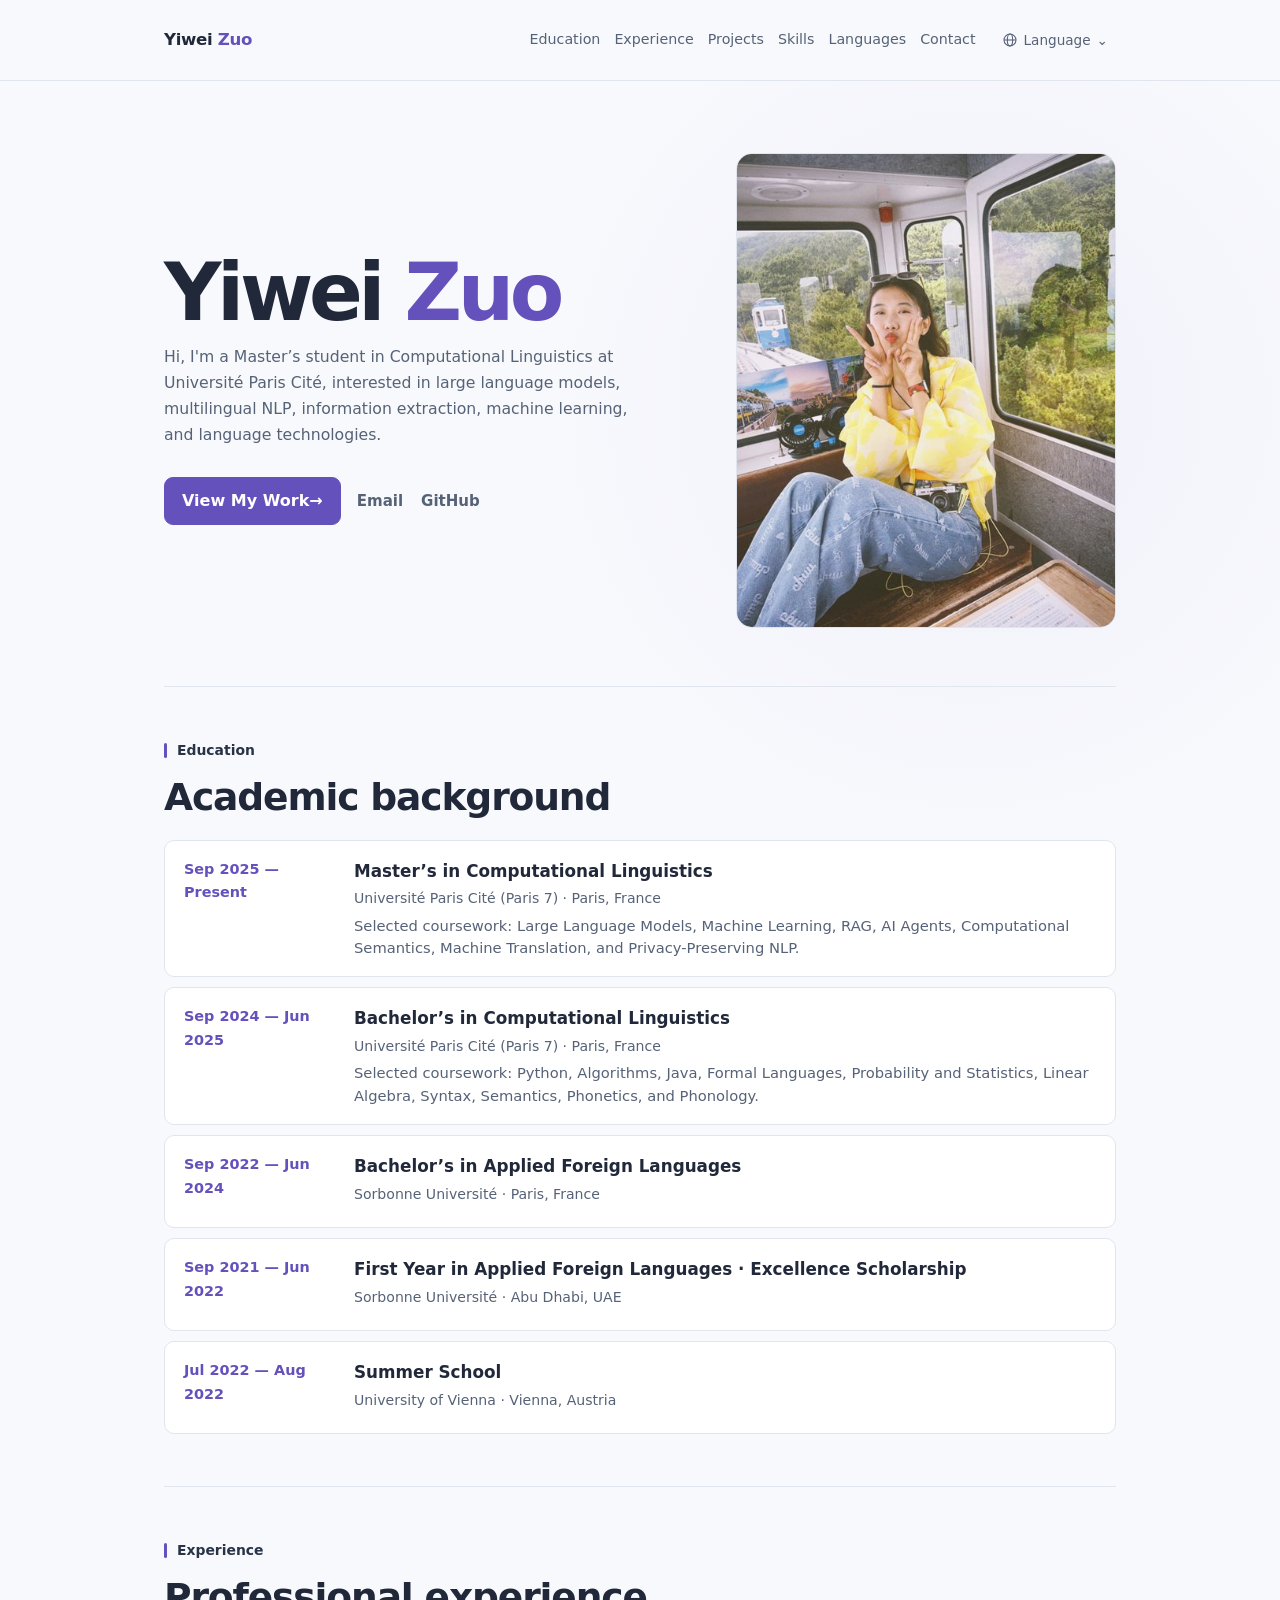
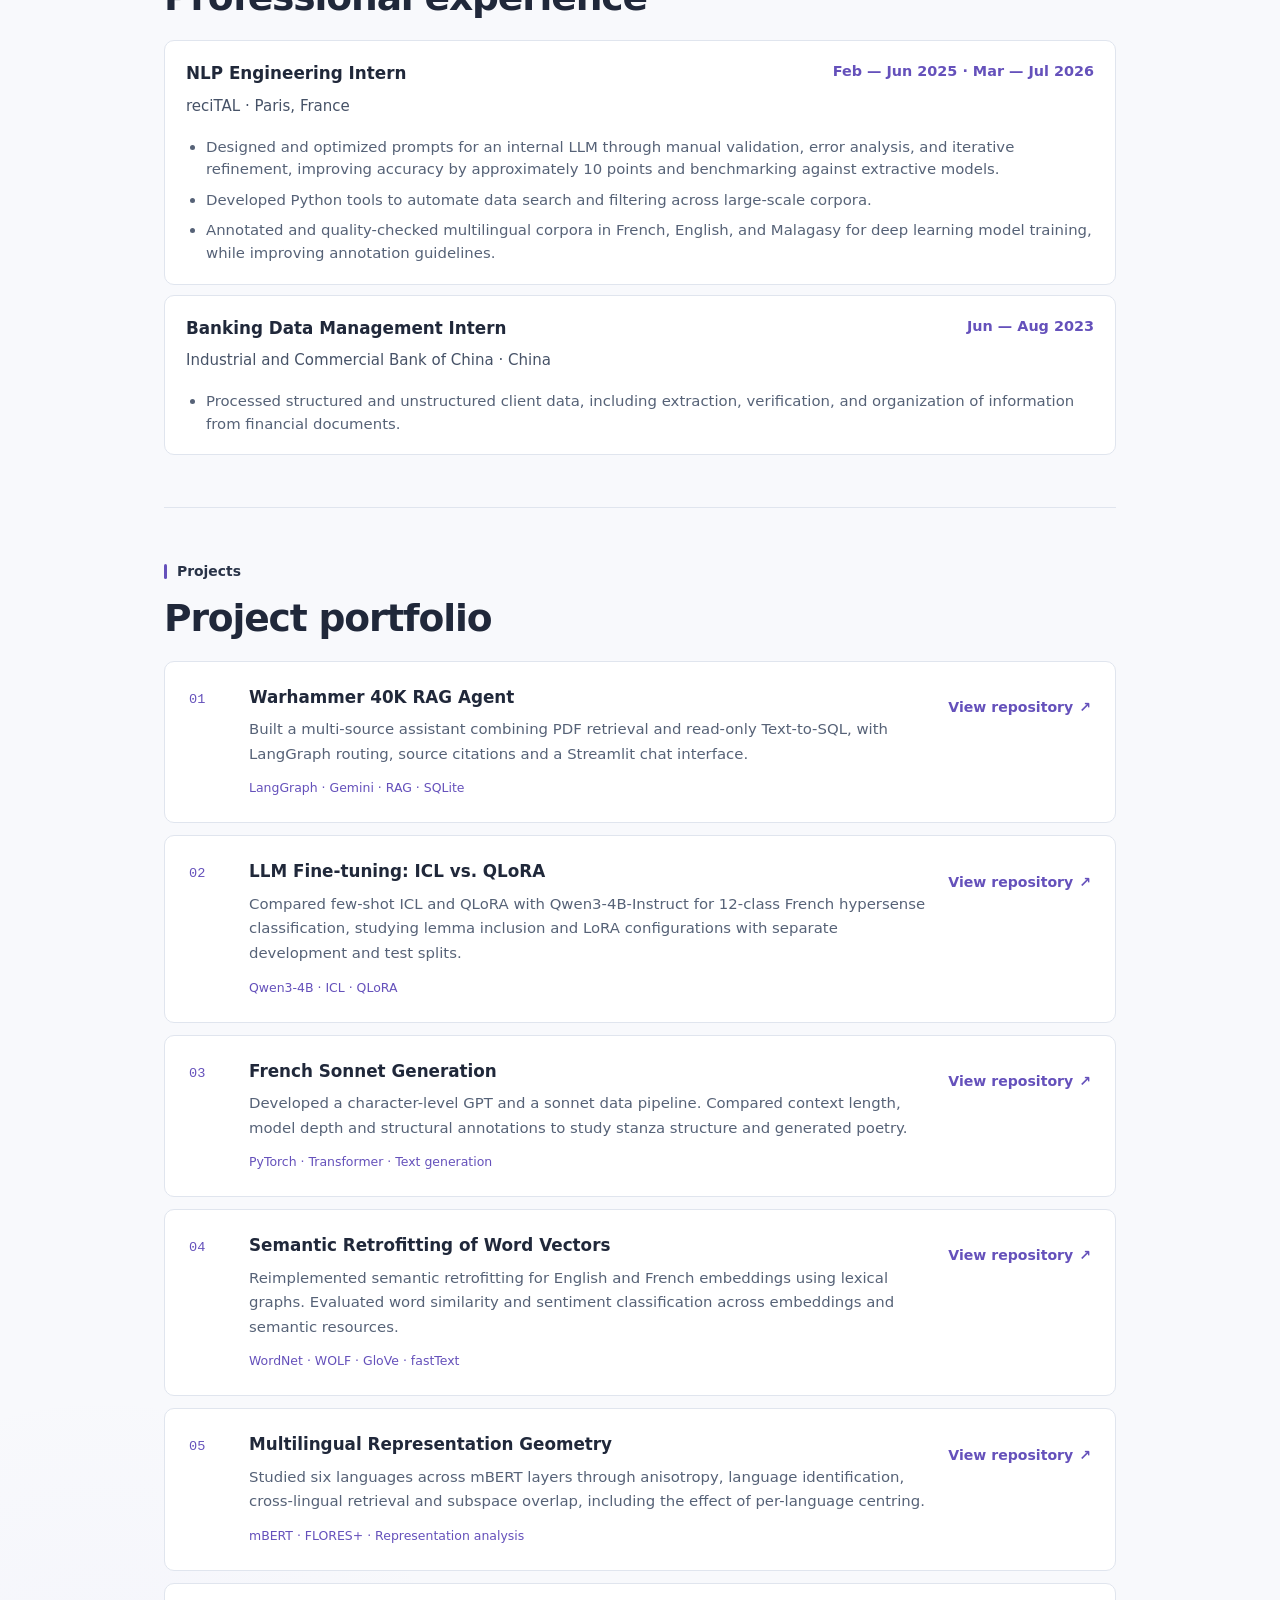
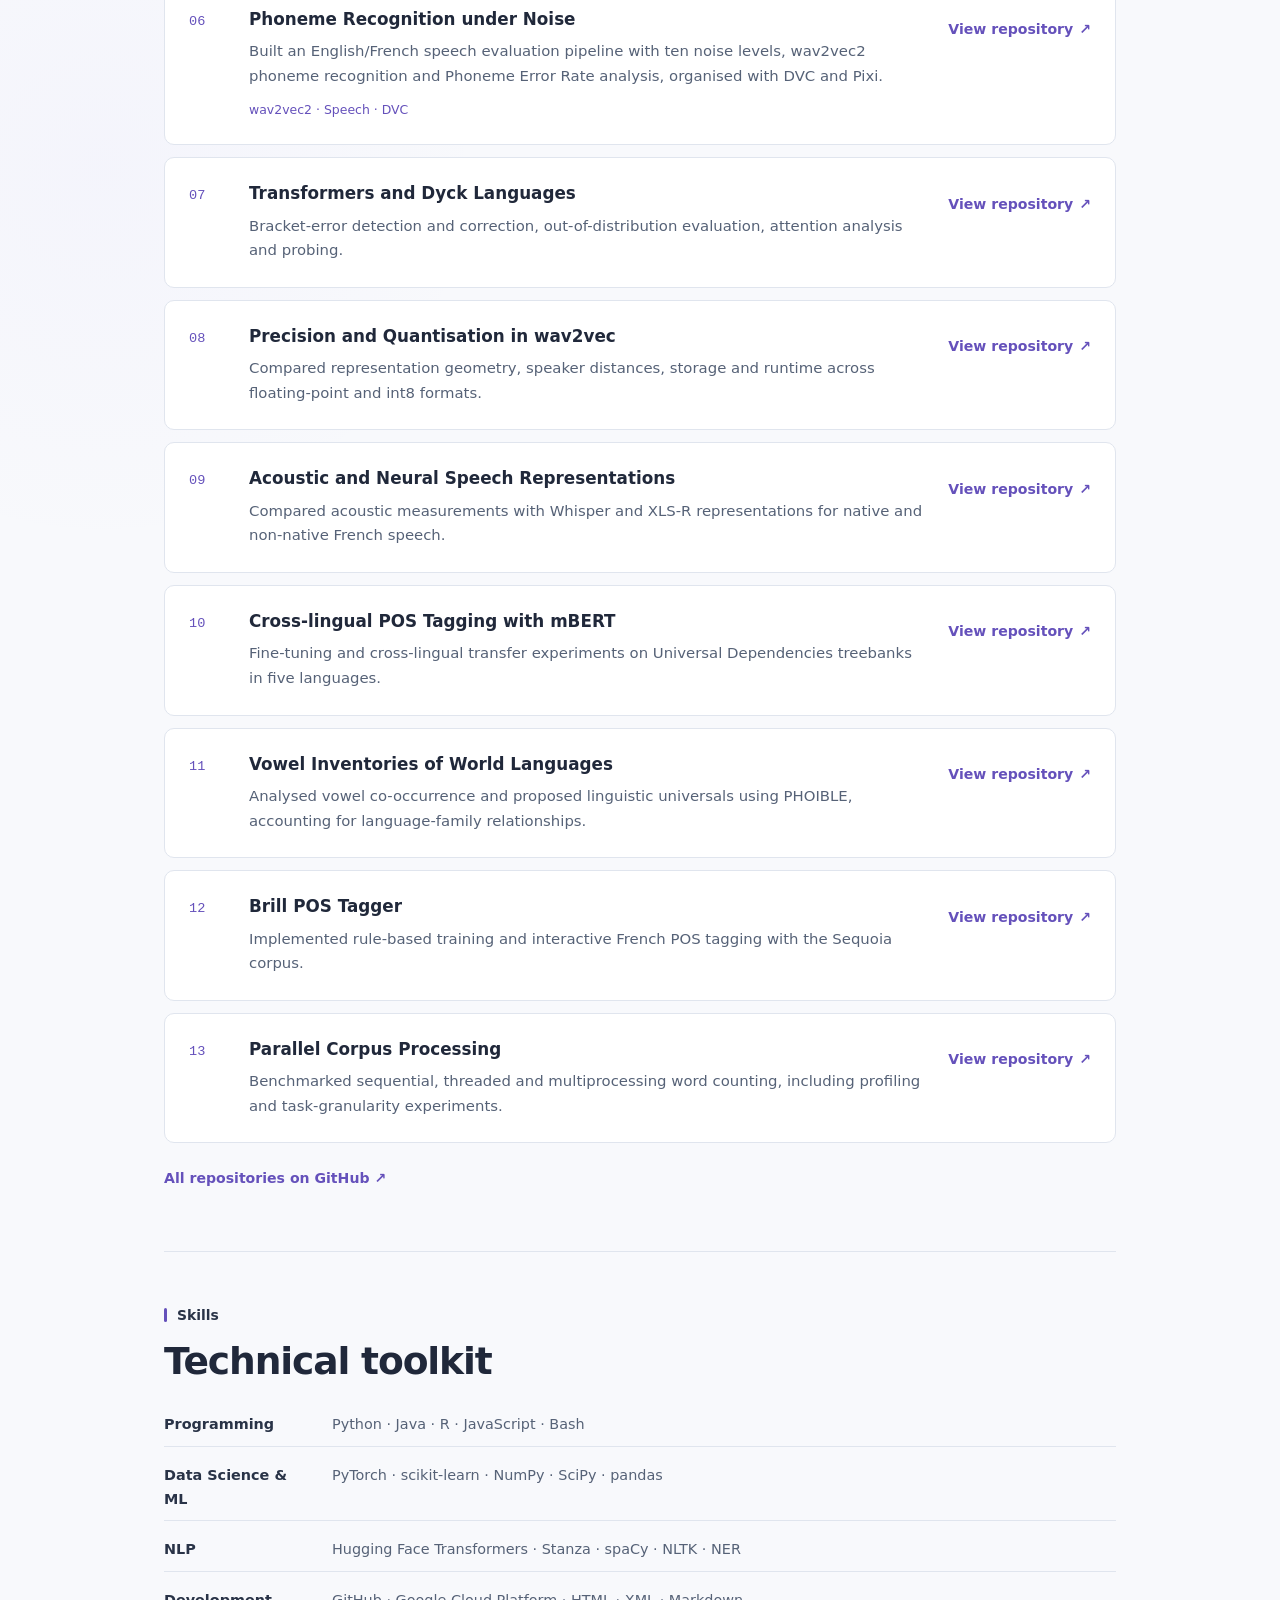
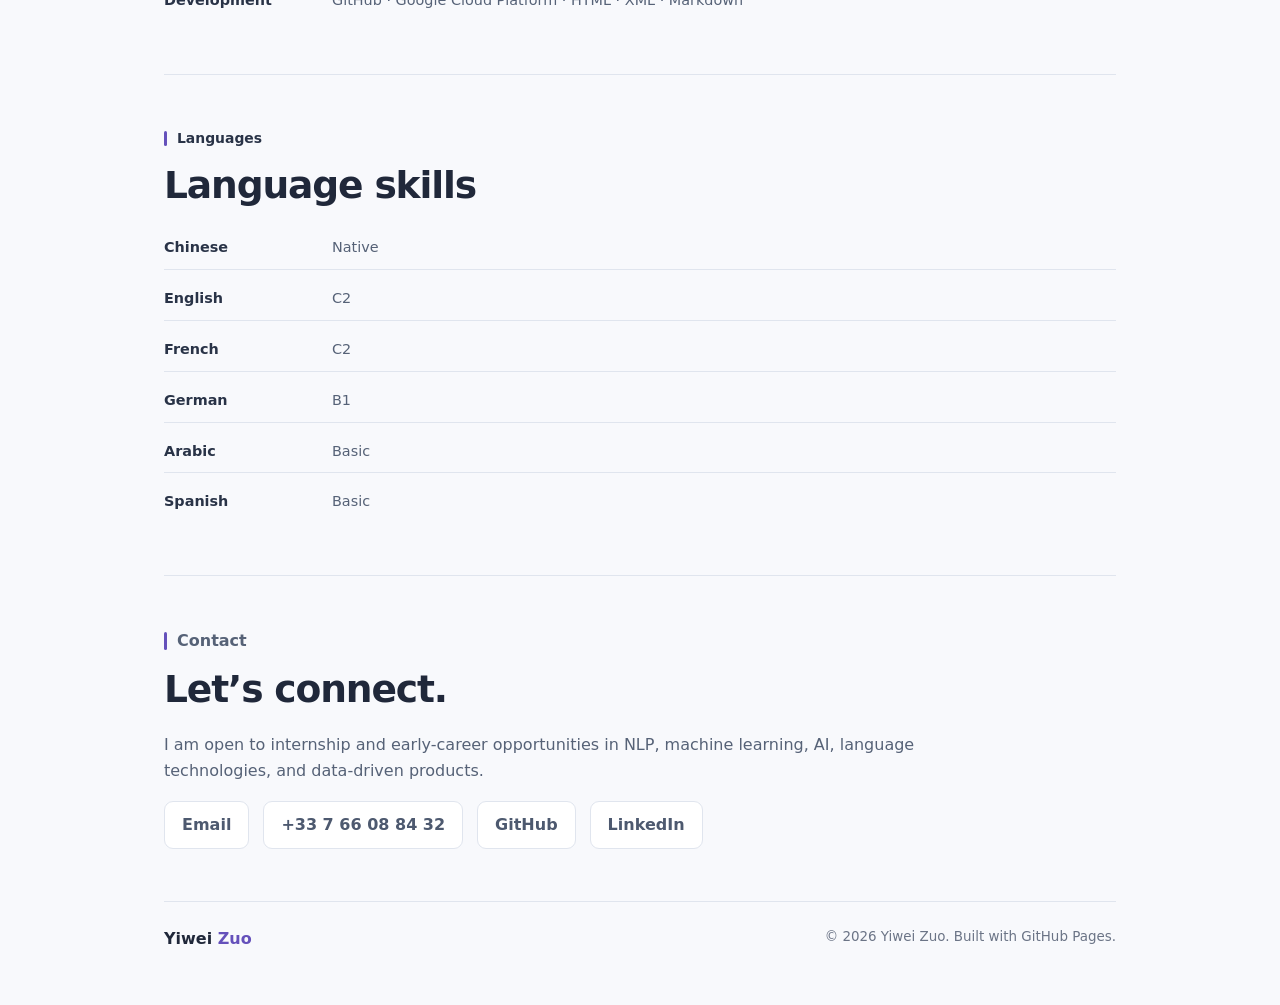
==== commit 6fec659a: "Remove duplicate About sections and navigation across languages" ====
--- a/en/index.html
+++ b/en/index.html
@@ -18,7 +18,6 @@
     <nav class="nav">
       <a class="logo" href="#top"><span>Yiwei</span> Zuo</a>
       <div class="nav-links">
-        <a href="#about">About</a>
         <a href="#education">Education</a>
         <a href="#experience">Experience</a>
         <a href="#projects">Projects</a>
@@ -69,18 +68,6 @@
       </div>
     </section>
 
-    <section id="about" class="section two-column-section">
-      <div class="section-heading">
-        <p class="section-label">About</p>
-        <h2>Language, data, and intelligent systems.</h2>
-      </div>
-      <p class="section-copy">
-        I am currently pursuing a Master’s degree in Computational Linguistics at Université Paris Cité.
-        My interests include large language models, information extraction, multilingual NLP,
-        representation learning, corpus analysis, and practical machine learning systems for language data.
-      </p>
-    </section>
-
     <section id="education" class="section">
       <div class="section-heading">
         <p class="section-label">Education</p>
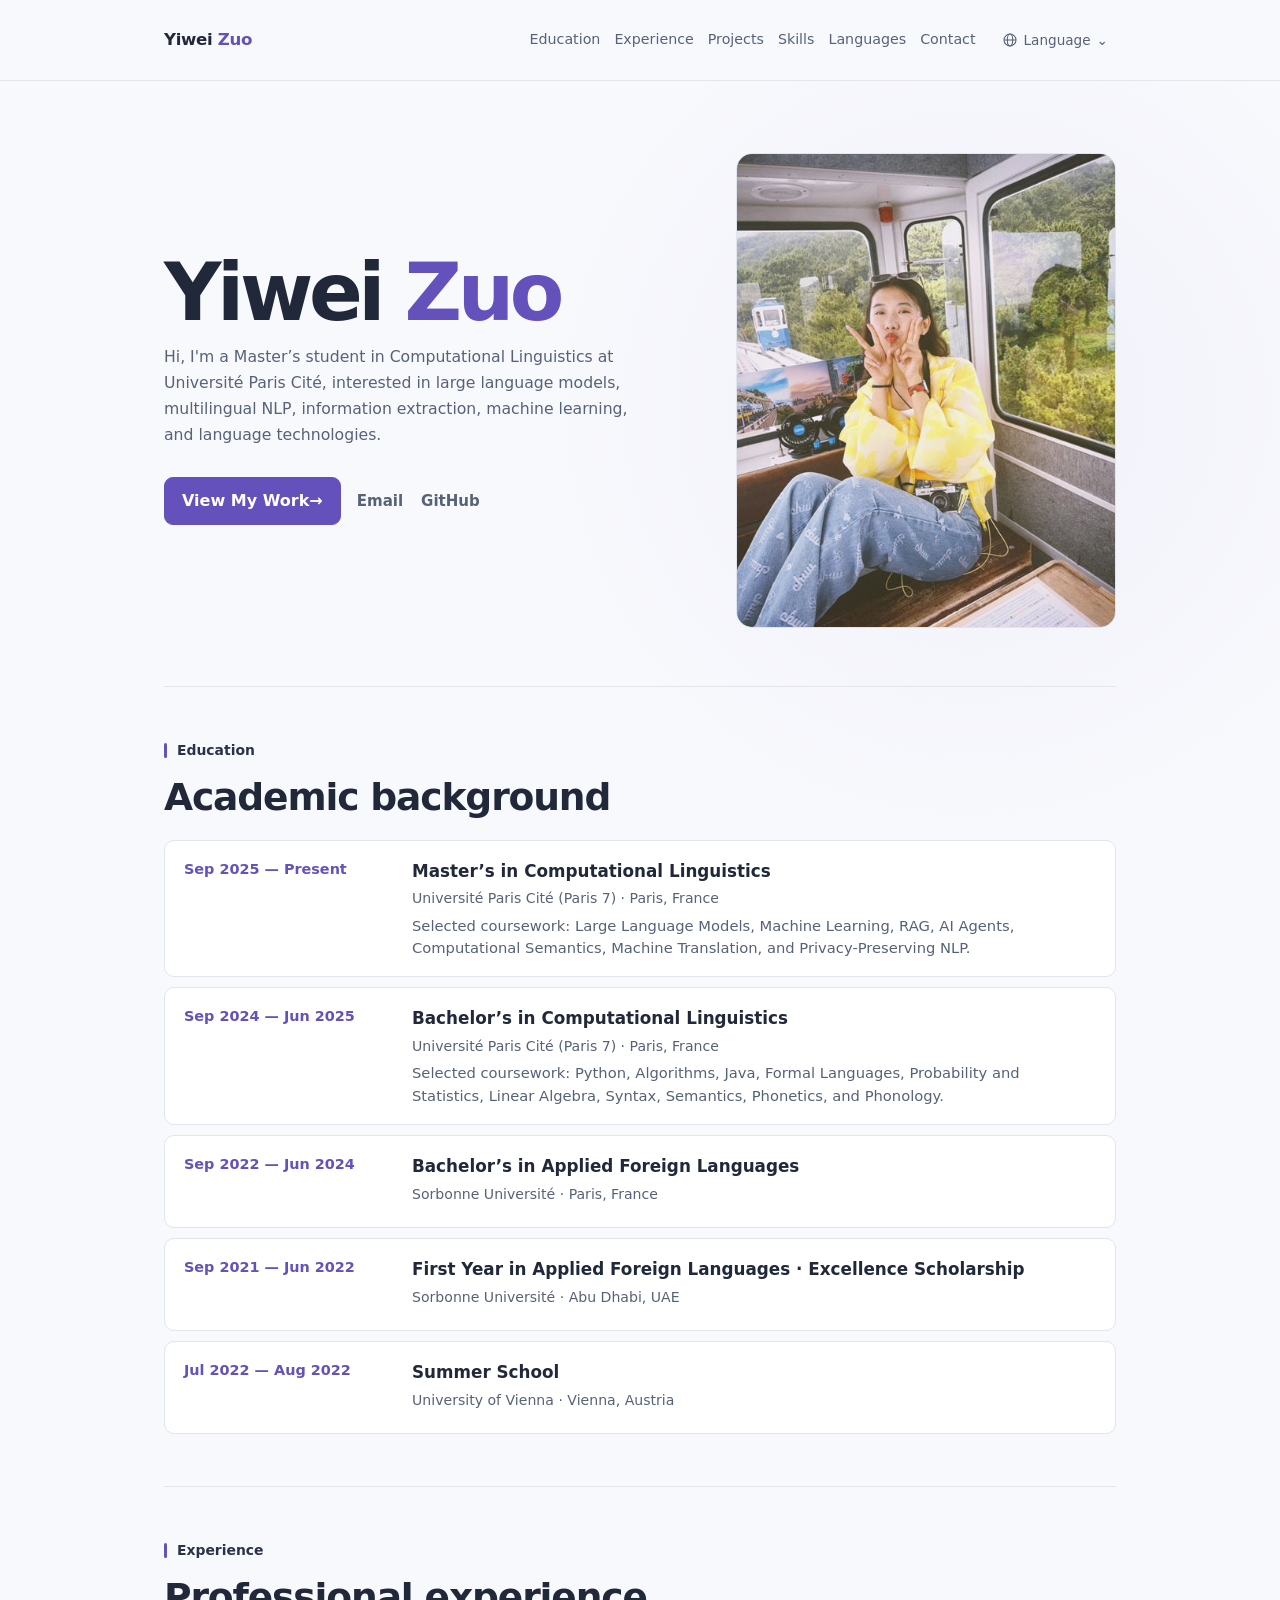
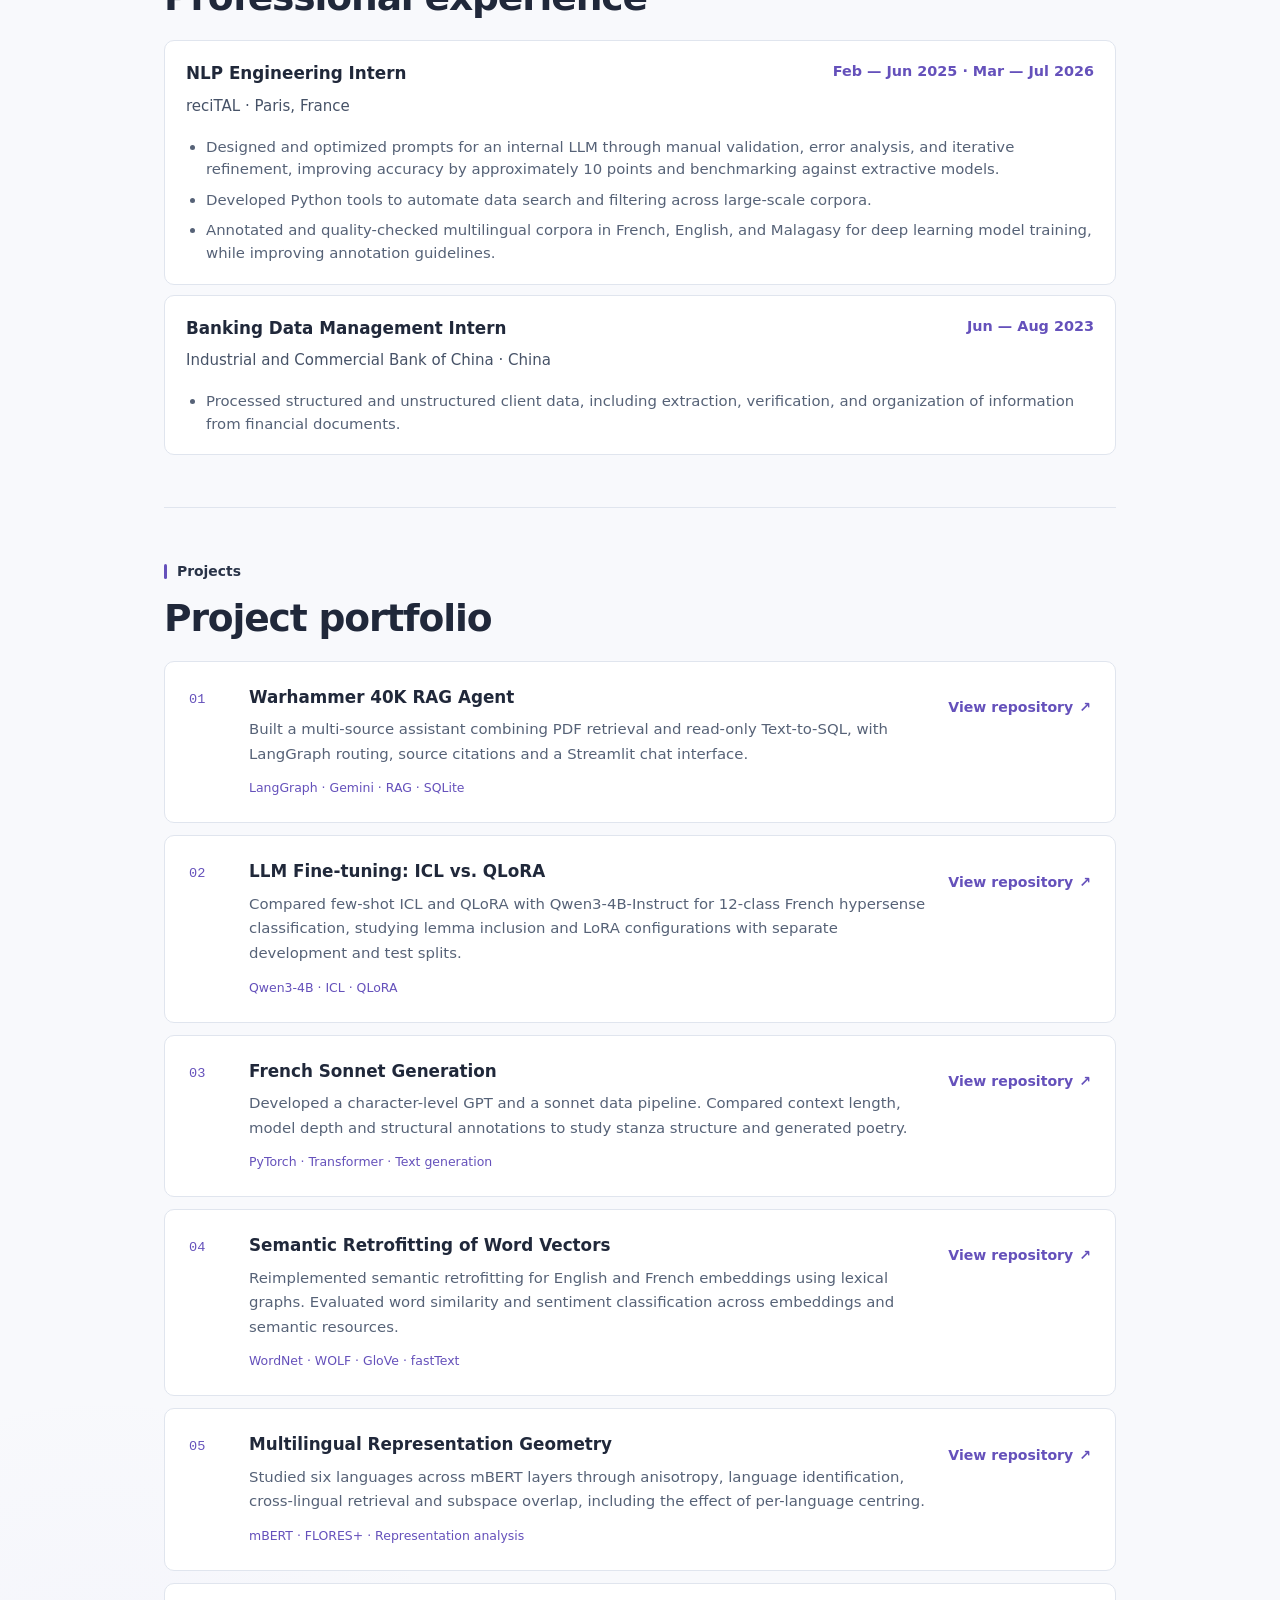
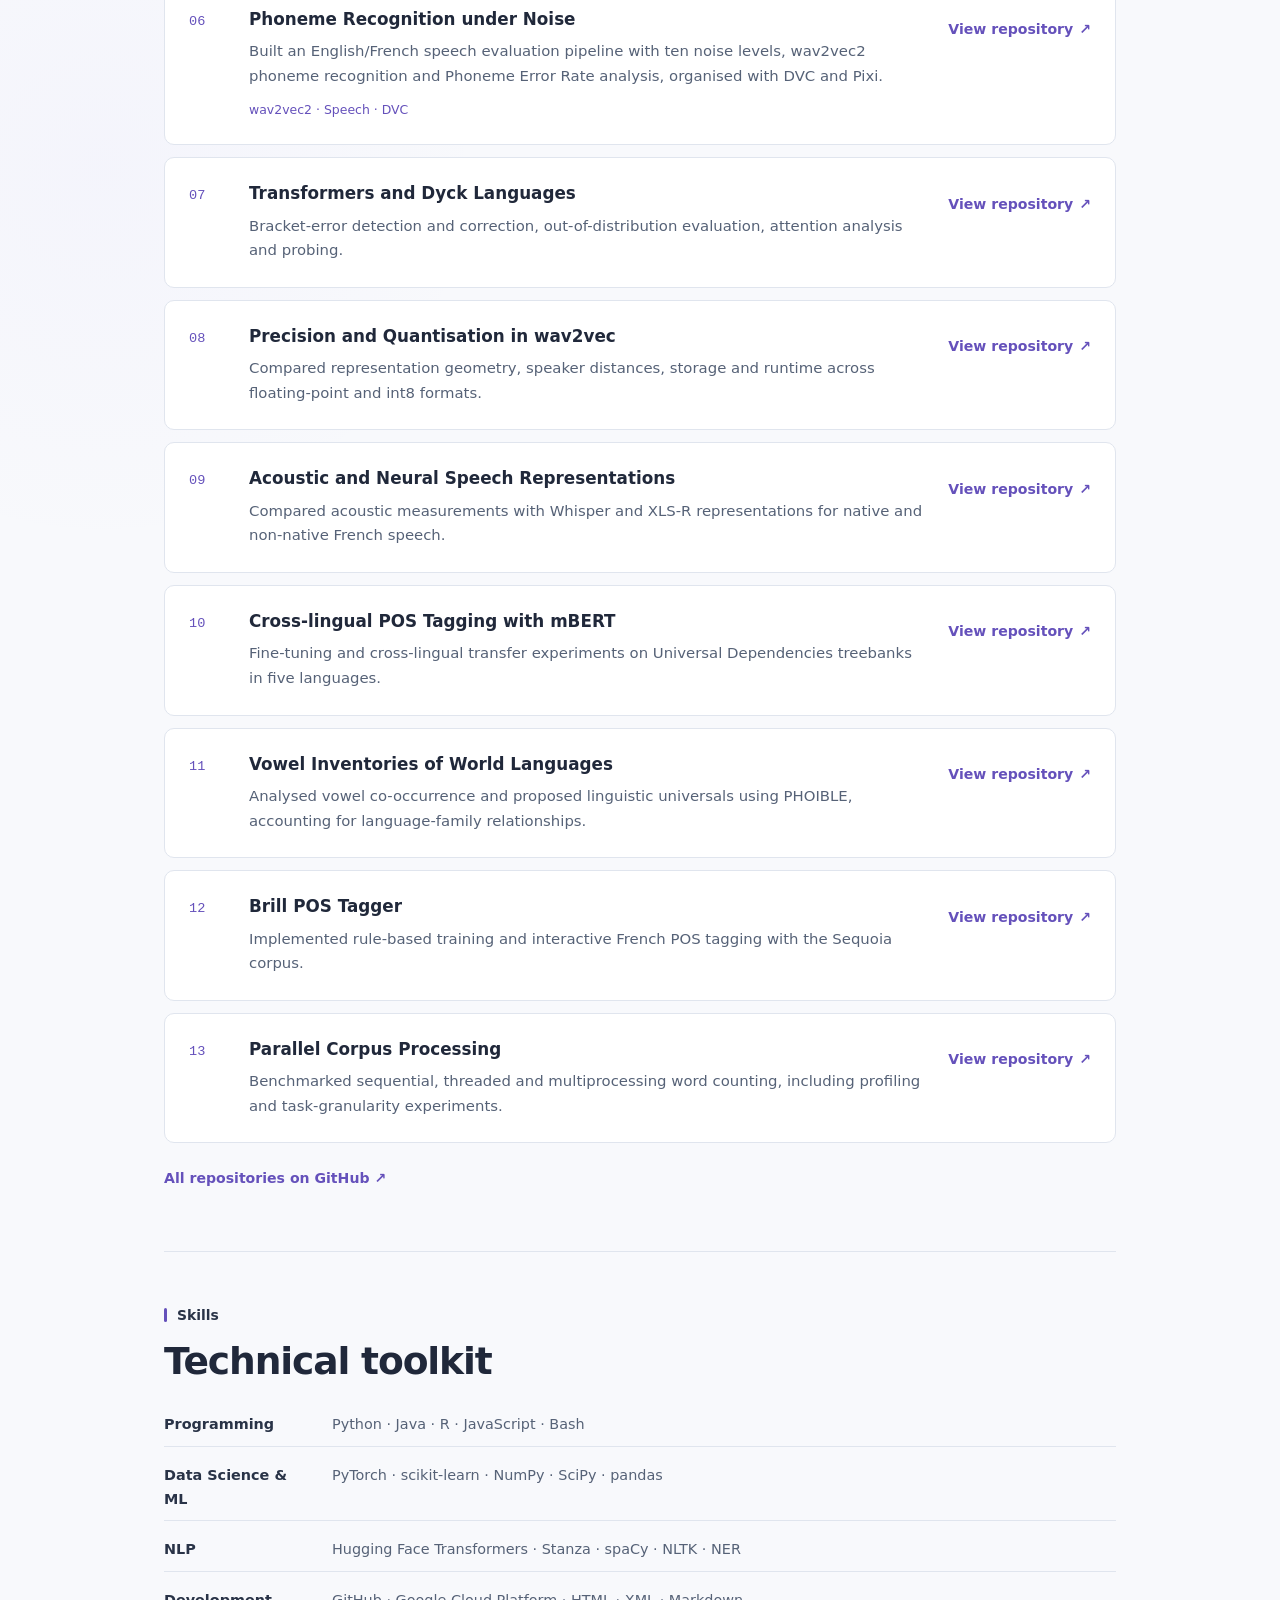
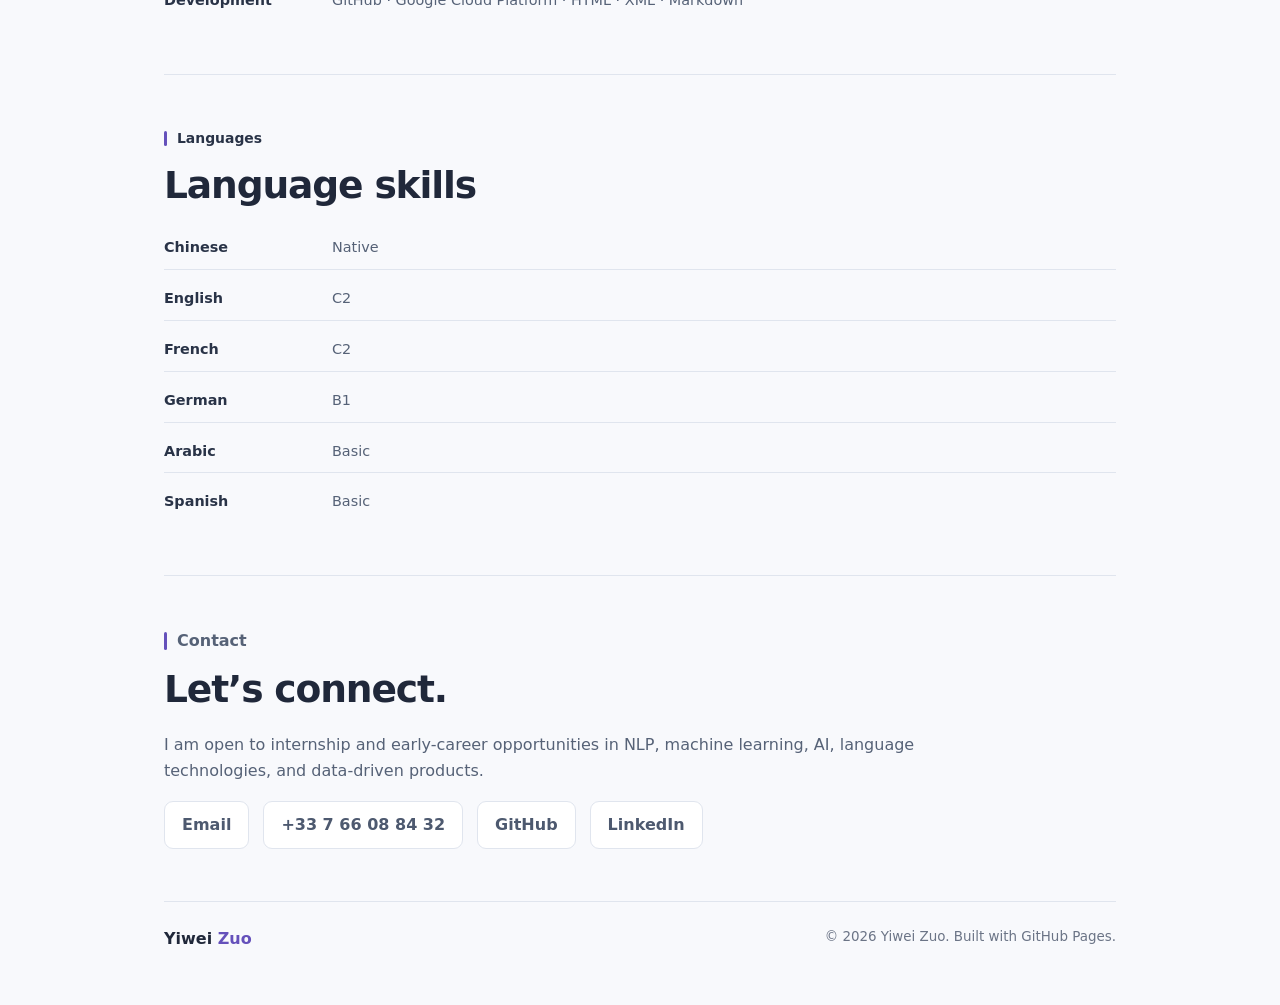
==== commit 44d858a5: "Refresh stylesheet version for education date width" ====
--- a/en/index.html
+++ b/en/index.html
@@ -5,7 +5,7 @@
   <meta name="viewport" content="width=device-width, initial-scale=1.0" />
   <title>Yiwei Zuo</title>
   <meta name="description" content="Personal website of Yiwei Zuo — Computational Linguistics, NLP, Machine Learning, and AI." />
-  <link rel="stylesheet" href="/style.css?v=project-rows-20261109" />
+  <link rel="stylesheet" href="/style.css?v=date-width-20261110" />
   <link rel="alternate" hreflang="en" href="https://yiwei-zuo.github.io/en/" />
   <link rel="alternate" hreflang="fr" href="https://yiwei-zuo.github.io/fr/" />
   <link rel="alternate" hreflang="zh-CN" href="https://yiwei-zuo.github.io/zh/" />
--- a/style.css
+++ b/style.css
@@ -263,7 +263,7 @@
 
 .timeline-item {
   display: grid;
-  grid-template-columns: 165px 1fr;
+  grid-template-columns: 13rem minmax(0, 1fr);
   gap: 26px;
   padding: 19px;
   background: rgba(17, 23, 37, 0.48);
@@ -487,7 +487,7 @@
 }
 
 .timeline-item {
-  grid-template-columns: 150px 1fr;
+  grid-template-columns: 13rem minmax(0, 1fr);
   gap: 20px;
   padding: 17px 19px;
   background: rgba(17, 23, 37, 0.34);
@@ -739,3 +739,4 @@
   .project-row { grid-template-columns: 28px minmax(0, 1fr); gap: 10px 14px; padding: 20px 16px; }
   .project-link { grid-column: 2; justify-self: start; }
 }
+
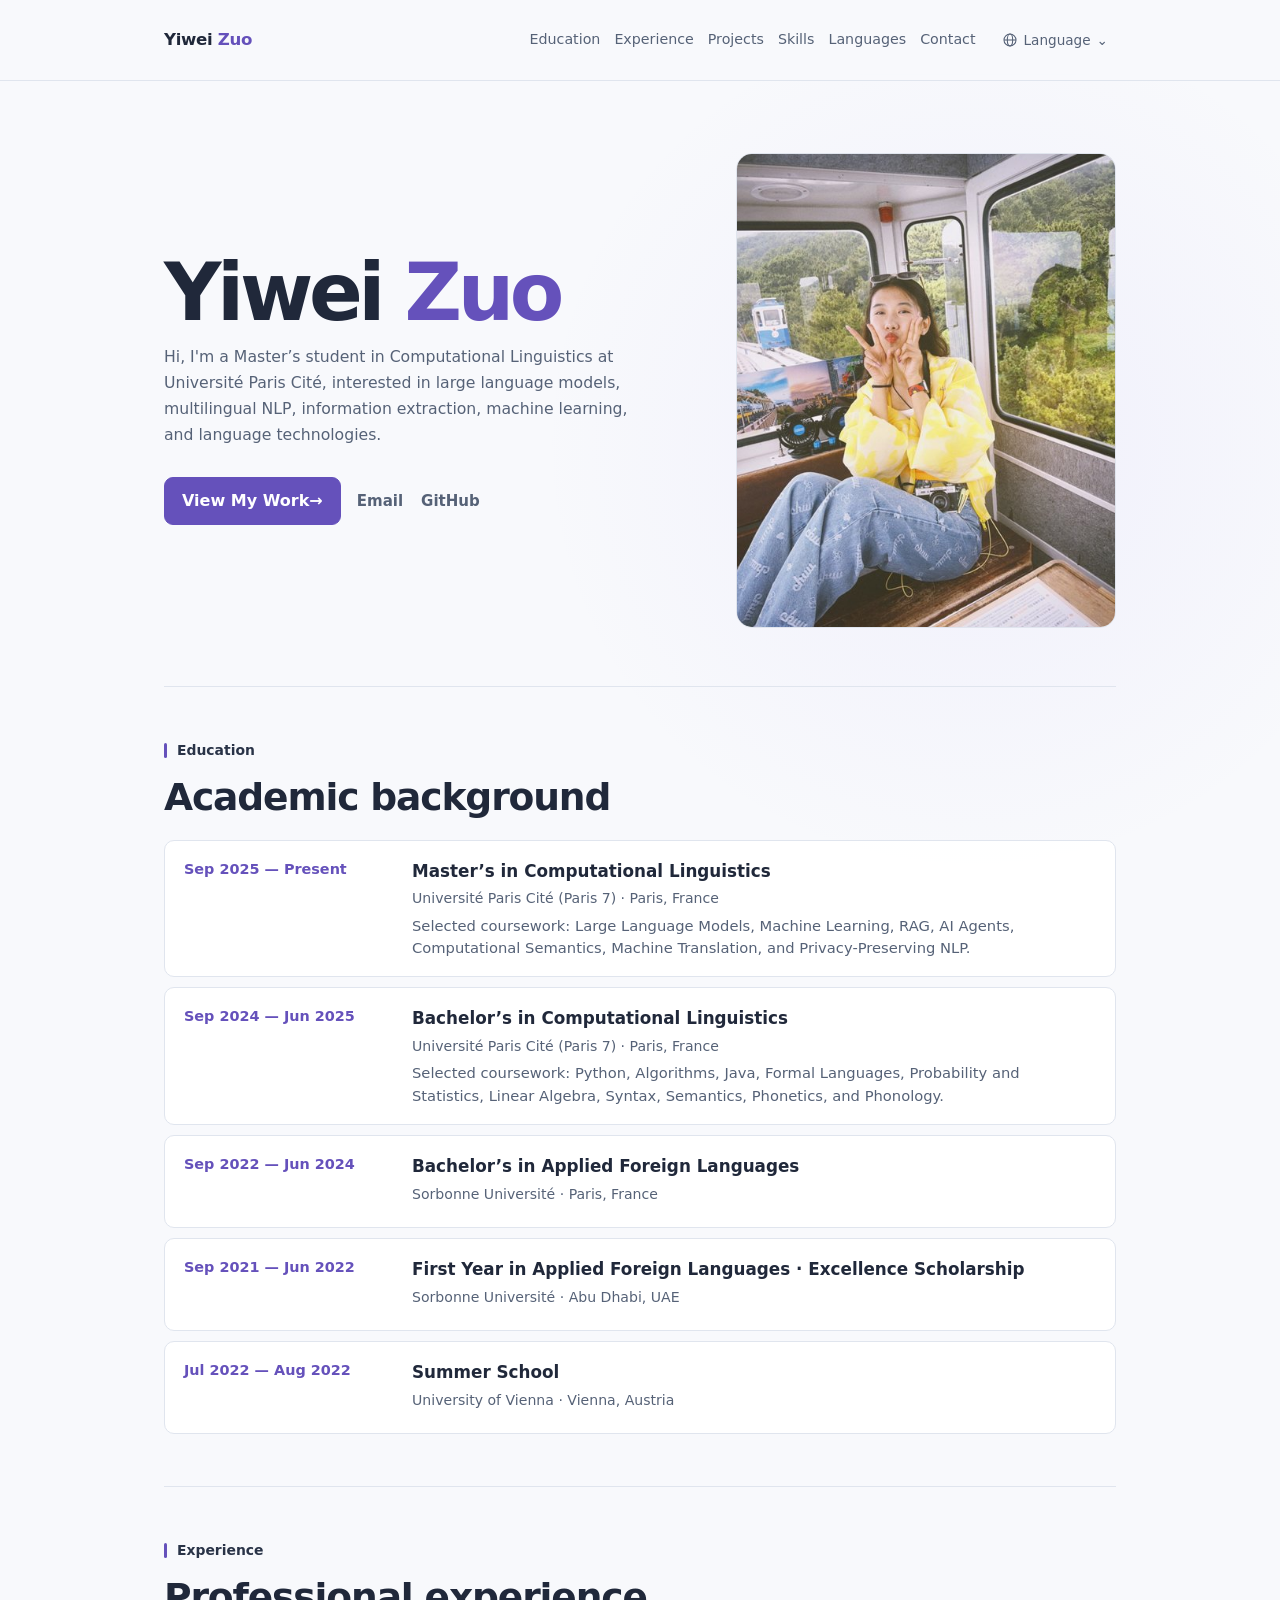
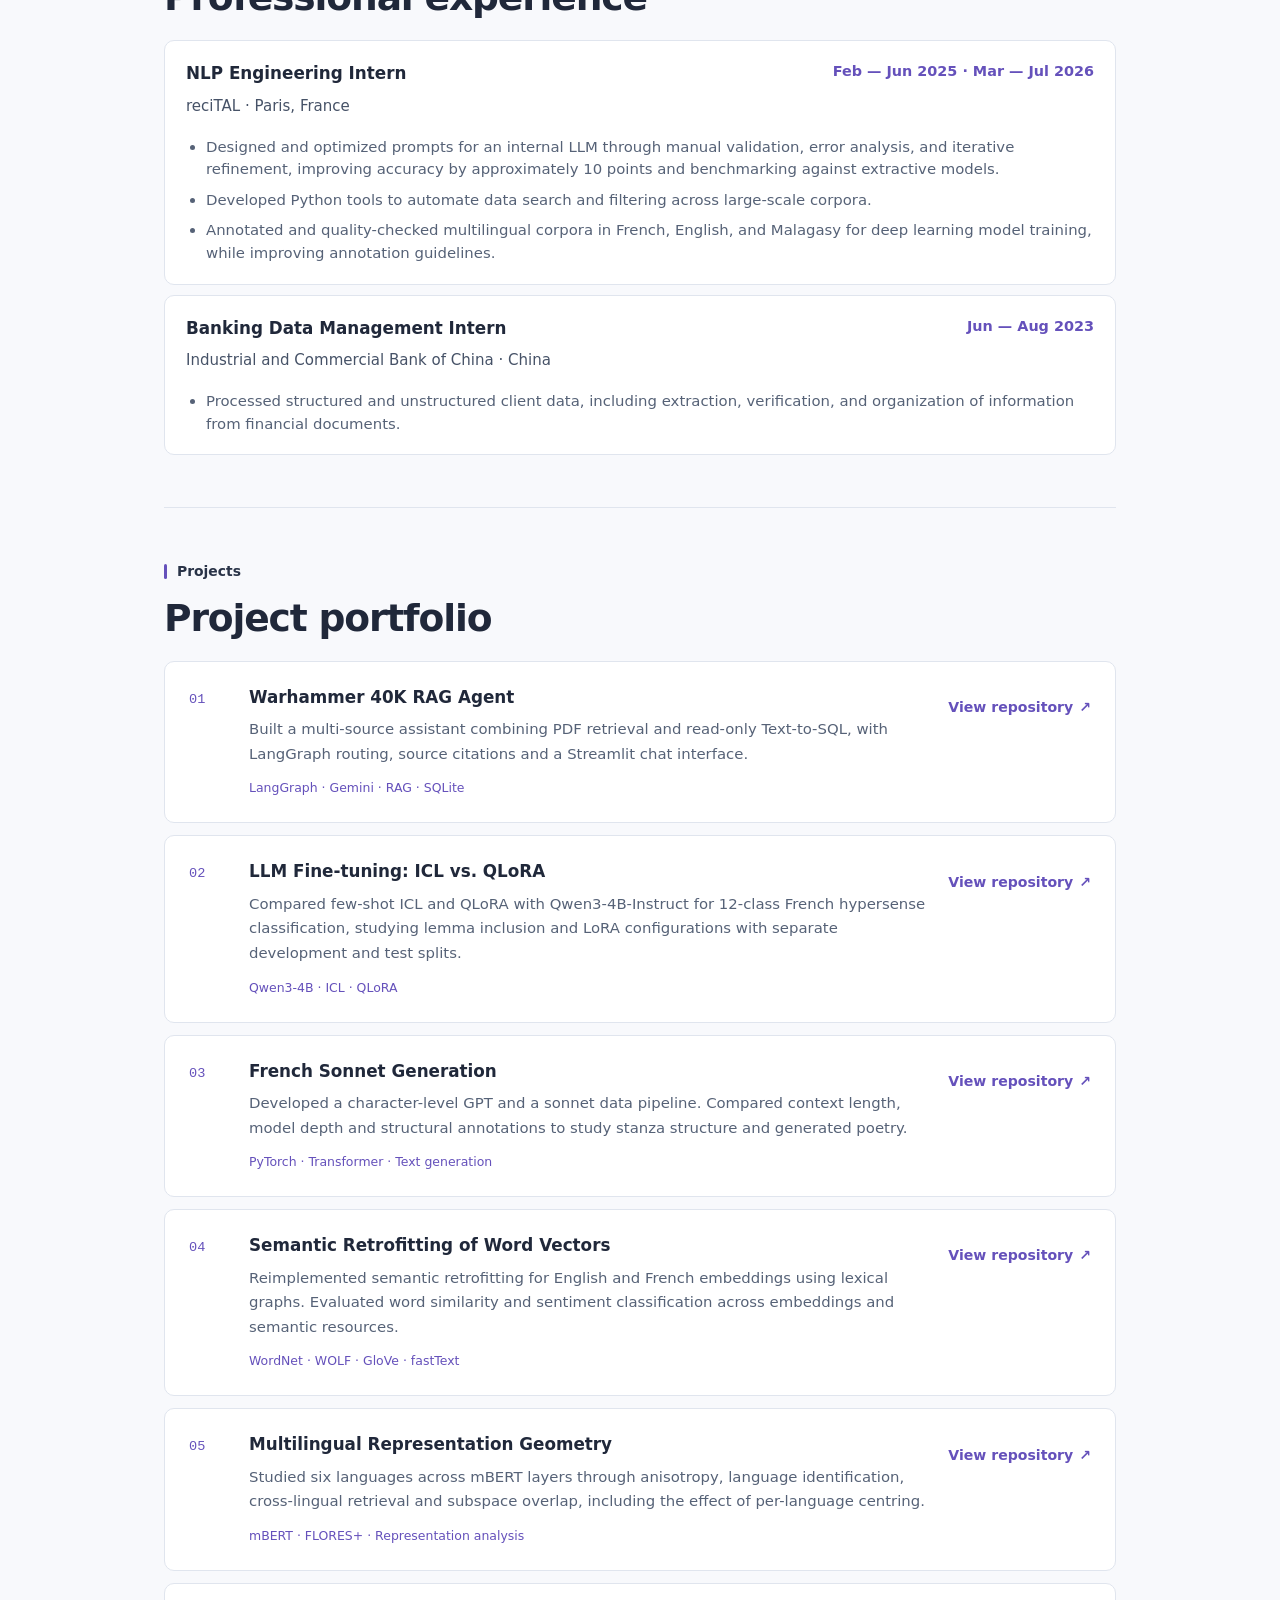
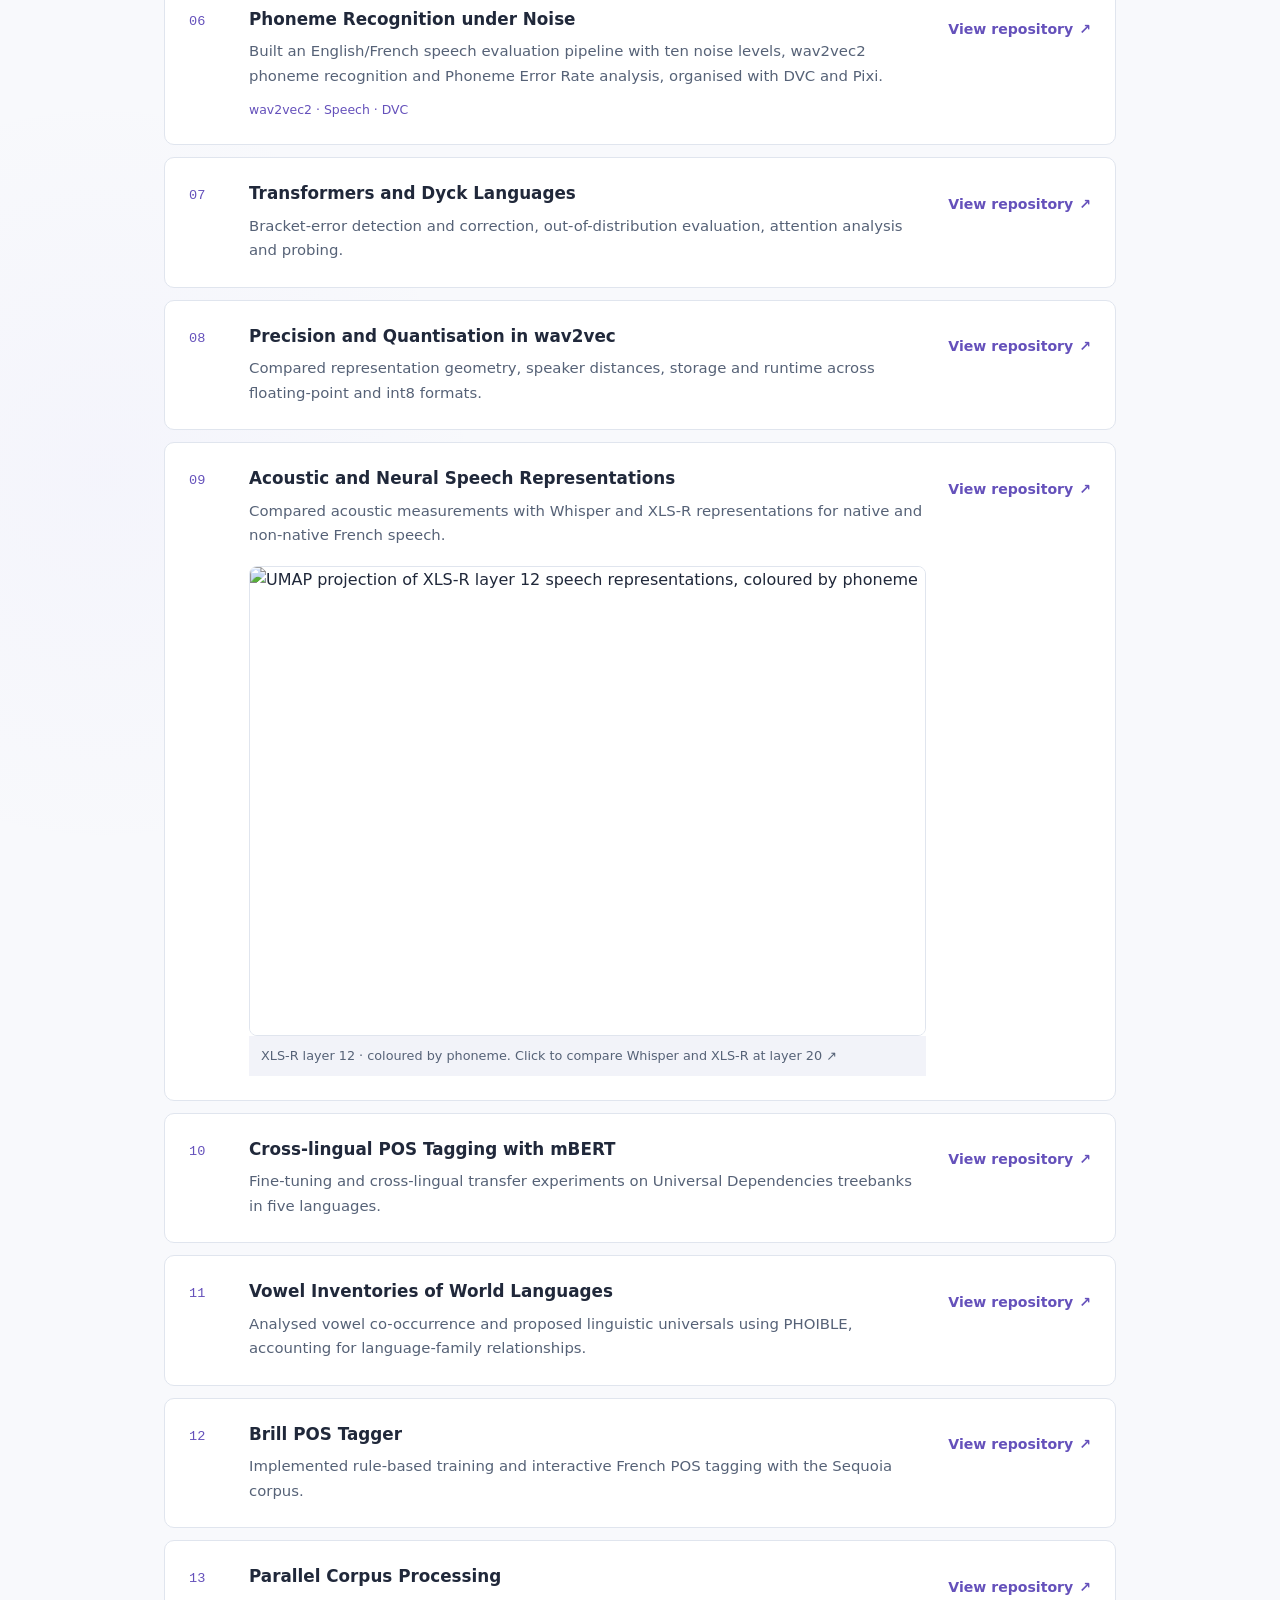
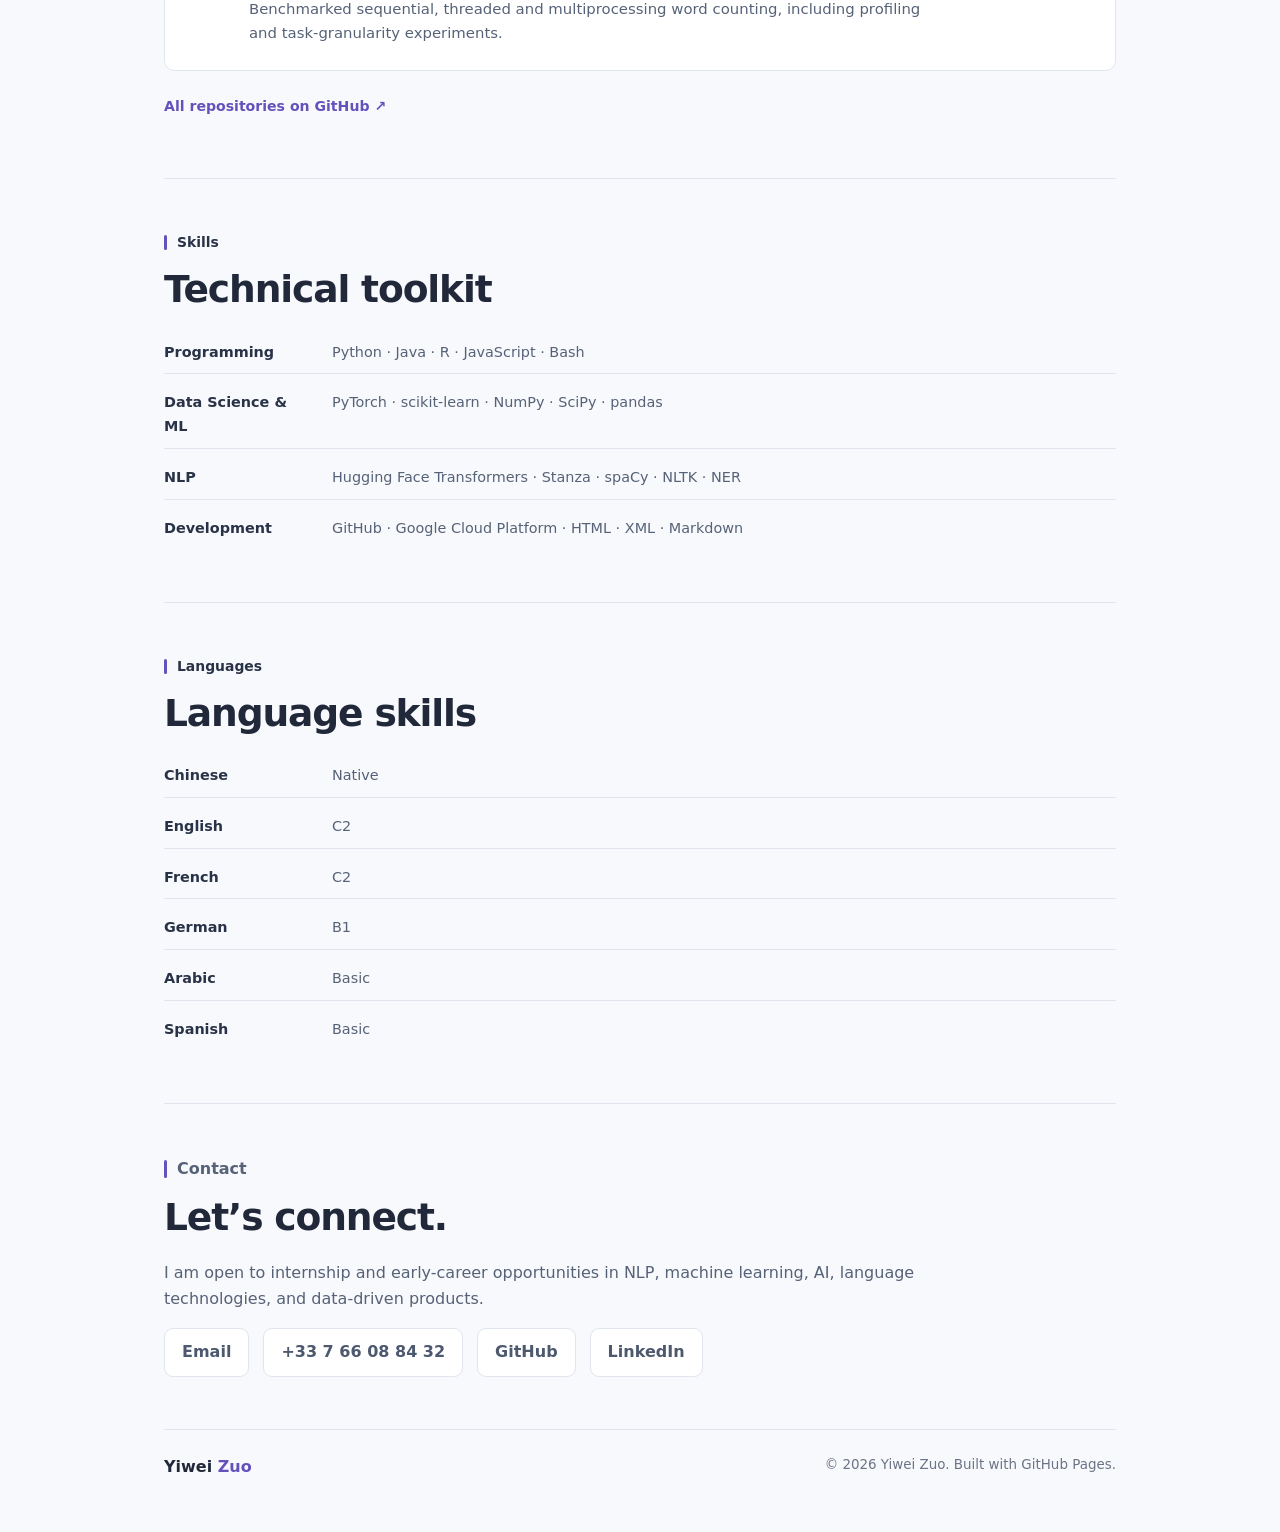
==== commit f6b0fd97: "Add speech representation preview linked to full model comparison" ====
--- a/en/index.html
+++ b/en/index.html
@@ -5,7 +5,7 @@
   <meta name="viewport" content="width=device-width, initial-scale=1.0" />
   <title>Yiwei Zuo</title>
   <meta name="description" content="Personal website of Yiwei Zuo — Computational Linguistics, NLP, Machine Learning, and AI." />
-  <link rel="stylesheet" href="/style.css?v=date-width-20261110" />
+  <link rel="stylesheet" href="/style.css?v=project-figure-20261110" />
   <link rel="alternate" hreflang="en" href="https://yiwei-zuo.github.io/en/" />
   <link rel="alternate" hreflang="fr" href="https://yiwei-zuo.github.io/fr/" />
   <link rel="alternate" hreflang="zh-CN" href="https://yiwei-zuo.github.io/zh/" />
@@ -243,6 +243,12 @@
           <div class="project-content">
             <h3>Acoustic and Neural Speech Representations</h3>
             <p class="project-description">Compared acoustic measurements with Whisper and XLS-R representations for native and non-native French speech.</p>
+            <figure class="project-figure">
+              <a href="https://raw.githubusercontent.com/Yiwei-ZUO/ru-fr-acoustic-neural-representations/5353039a3eccd869a2a1e10a33c4dd1ee3dc7537/results/figures/composite_neural_umap_layer20.png" target="_blank" rel="noopener noreferrer" aria-label="Open the full Whisper and XLS-R layer 20 comparison (new tab)">
+                <img src="https://raw.githubusercontent.com/Yiwei-ZUO/ru-fr-acoustic-neural-representations/5353039a3eccd869a2a1e10a33c4dd1ee3dc7537/results/figures/neural_xlsr_layer_12_umap_by_phoneme_label.png" width="1417" height="983" alt="UMAP projection of XLS-R layer 12 speech representations, coloured by phoneme" loading="lazy" decoding="async" />
+              </a>
+              <figcaption>XLS-R layer 12 · coloured by phoneme. Click to compare Whisper and XLS-R at layer 20 ↗</figcaption>
+            </figure>
           </div>
           <a class="project-link" href="https://github.com/Yiwei-ZUO/ru-fr-acoustic-neural-representations" target="_blank" rel="noopener noreferrer" aria-label="View repository: Acoustic and Neural Speech Representations">View repository <span aria-hidden="true">↗</span></a>
         </li>
--- a/style.css
+++ b/style.css
@@ -740,3 +740,10 @@
   .project-link { grid-column: 2; justify-self: start; }
 }
 
+
+/* Research figure preview: preserve the complete plot and open the comparison. */
+.project-figure { margin: 18px 0 0; }
+.project-figure a { display: block; border: 1px solid var(--line); border-radius: 8px; overflow: hidden; }
+.project-figure a:hover { border-color: var(--accent); }
+.project-figure img { display: block; width: 100%; height: auto; background: white; }
+.project-figure figcaption { padding: 10px 12px; color: var(--muted); font-size: 0.8rem; line-height: 1.5; background: var(--surface-soft); }
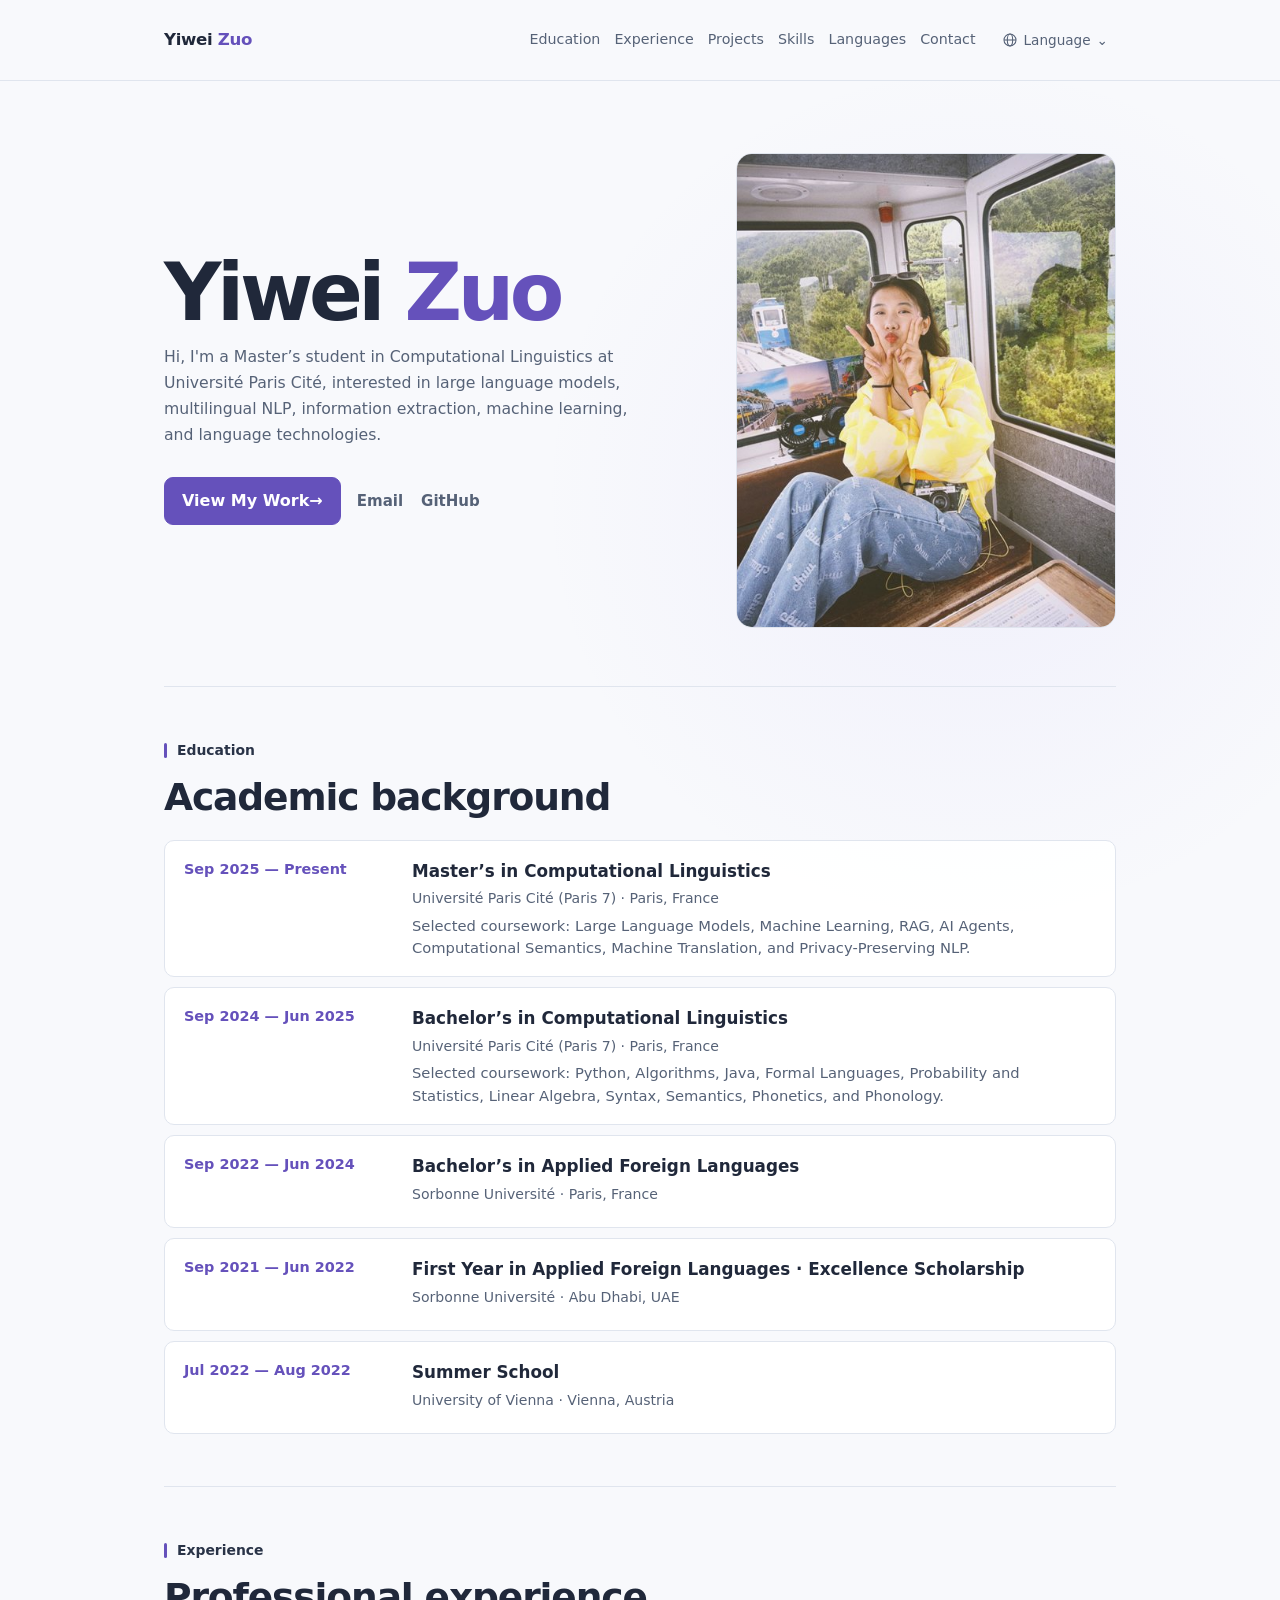
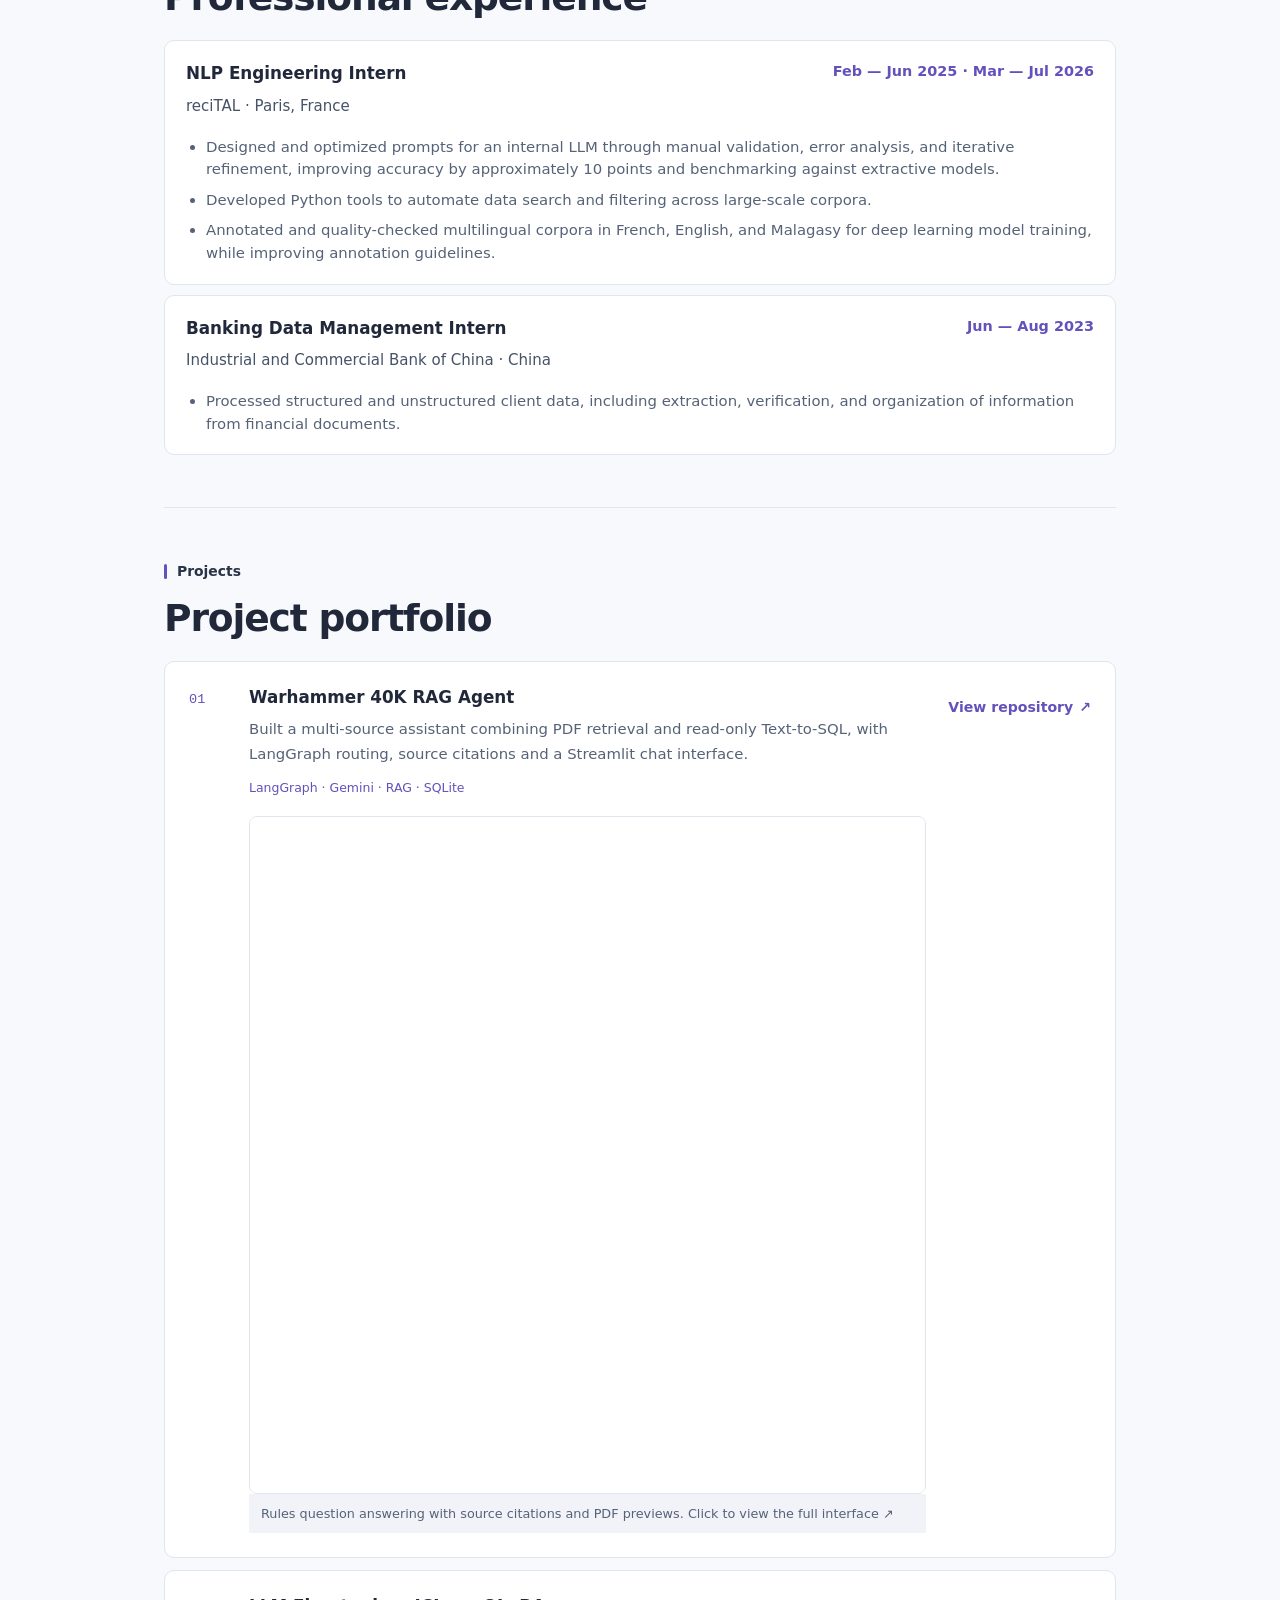
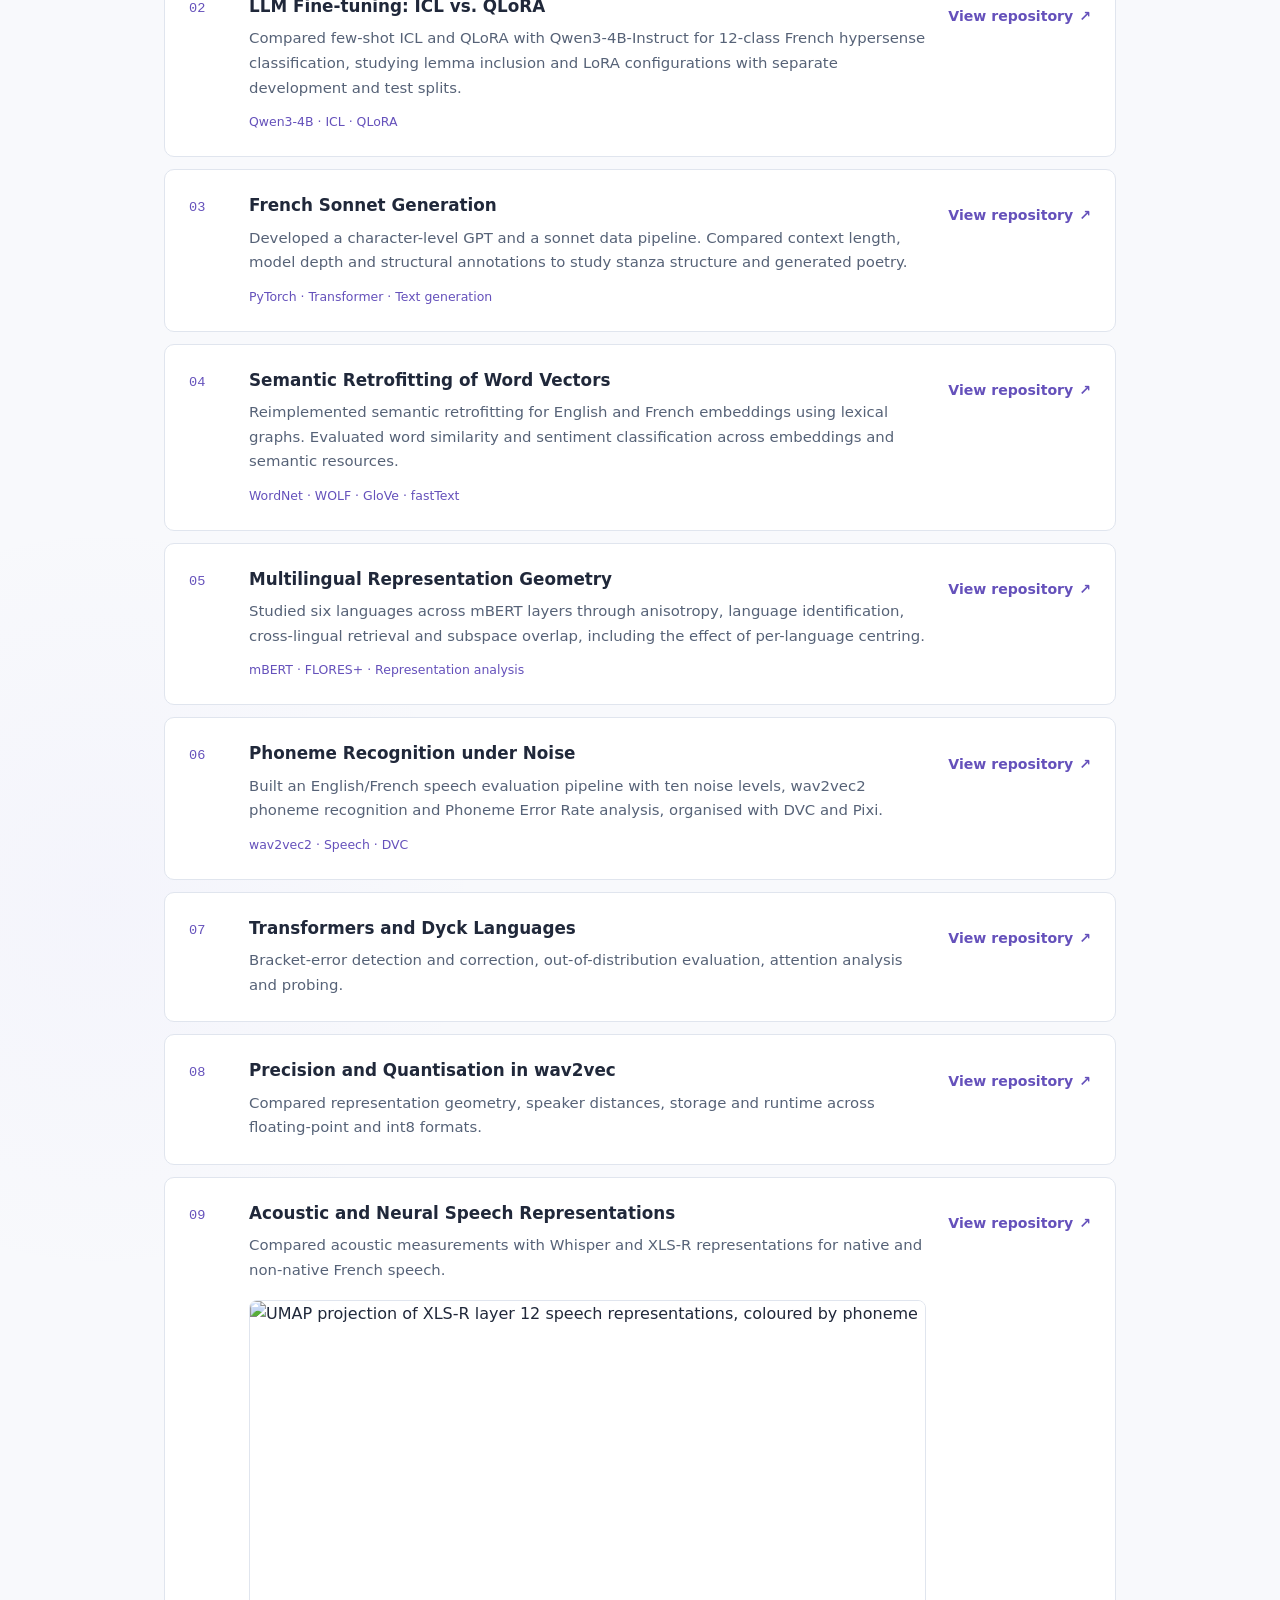
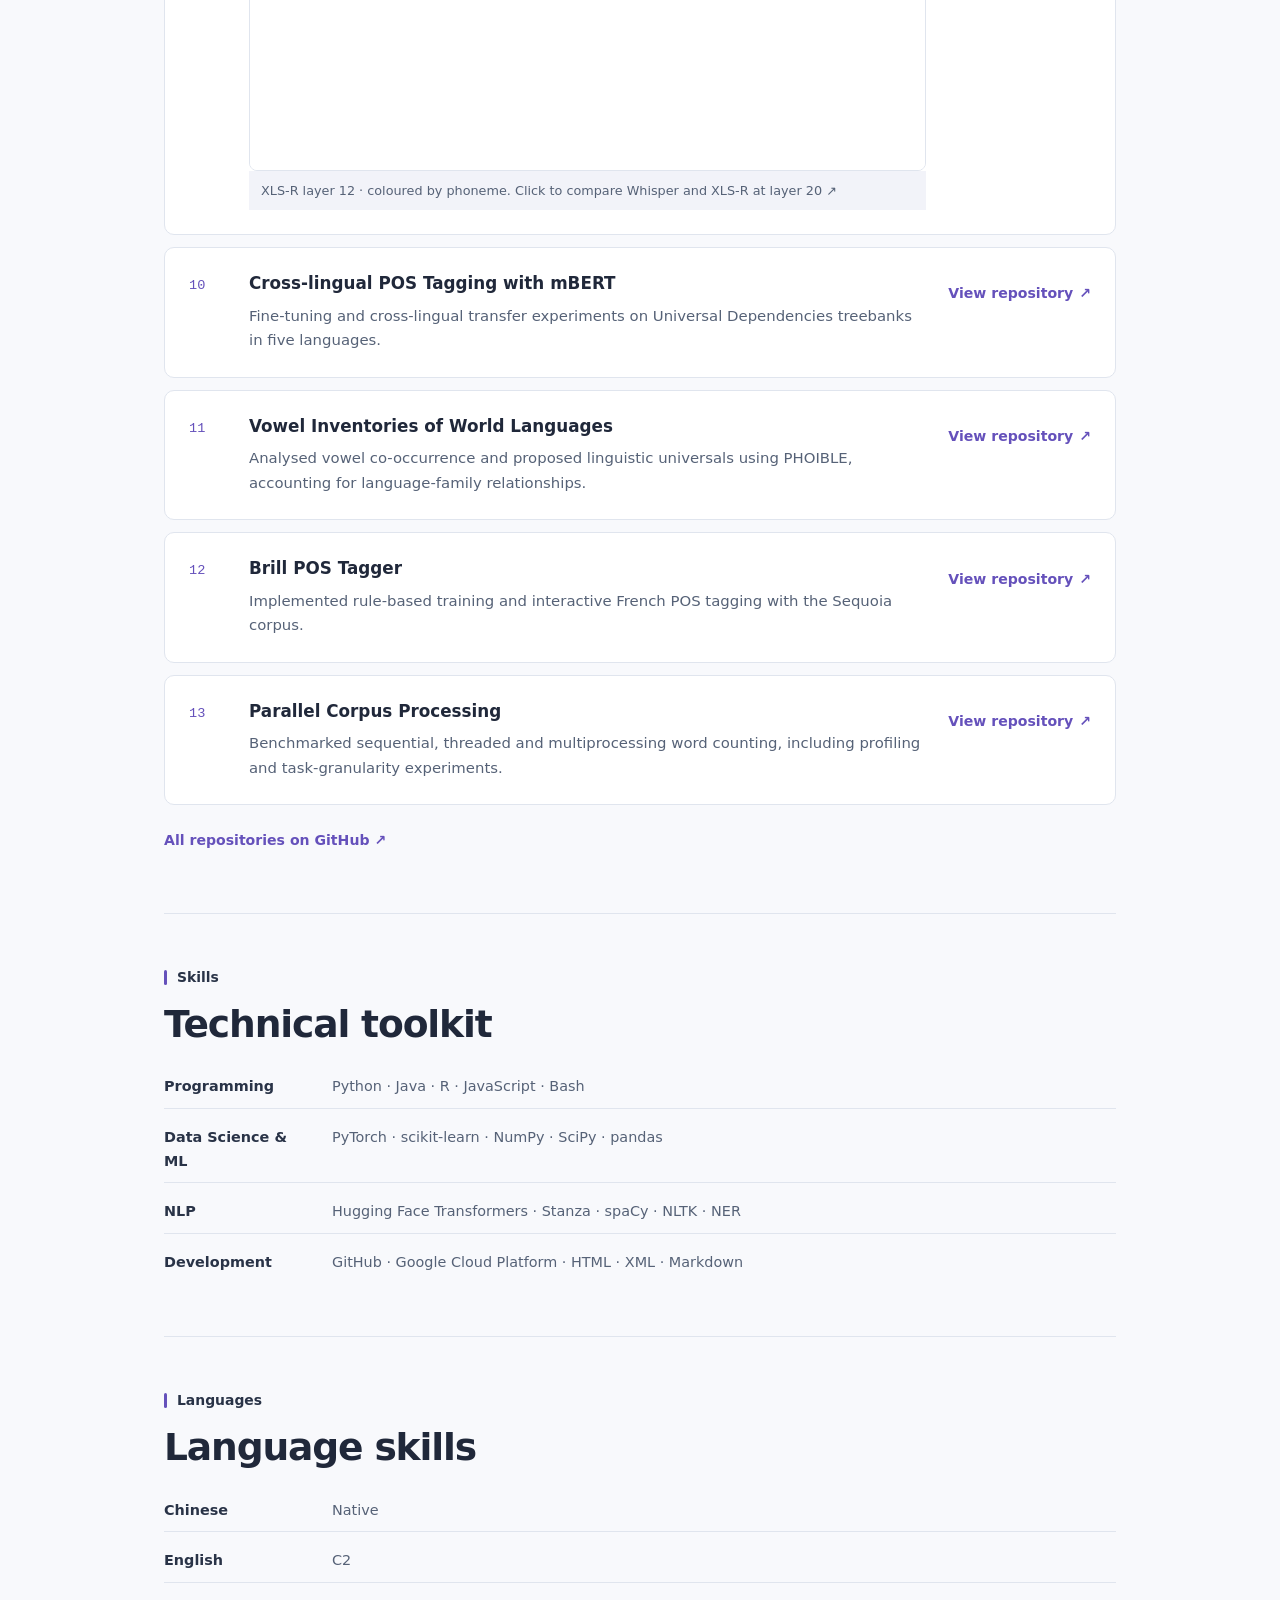
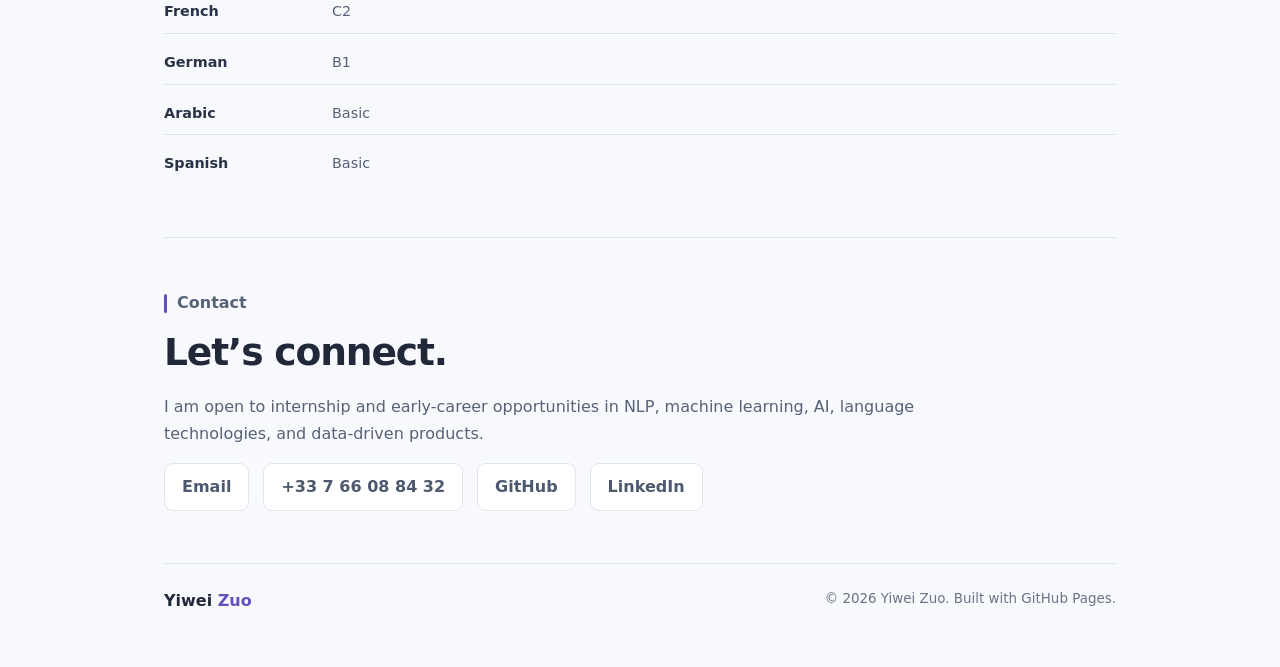
==== commit 86323f41: "Add Warhammer interface preview linked to full screenshot" ====
--- a/en/index.html
+++ b/en/index.html
@@ -5,7 +5,7 @@
   <meta name="viewport" content="width=device-width, initial-scale=1.0" />
   <title>Yiwei Zuo</title>
   <meta name="description" content="Personal website of Yiwei Zuo — Computational Linguistics, NLP, Machine Learning, and AI." />
-  <link rel="stylesheet" href="/style.css?v=project-figure-20261110" />
+  <link rel="stylesheet" href="/style.css?v=warhammer-preview-20261110" />
   <link rel="alternate" hreflang="en" href="https://yiwei-zuo.github.io/en/" />
   <link rel="alternate" hreflang="fr" href="https://yiwei-zuo.github.io/fr/" />
   <link rel="alternate" hreflang="zh-CN" href="https://yiwei-zuo.github.io/zh/" />
@@ -174,6 +174,14 @@
             <h3>Warhammer 40K RAG Agent</h3>
             <p class="project-description">Built a multi-source assistant combining PDF retrieval and read-only Text-to-SQL, with LangGraph routing, source citations and a Streamlit chat interface.</p>
             <p class="project-tech">LangGraph · Gemini · RAG · SQLite</p>
+            <figure class="project-figure">
+              <a href="https://raw.githubusercontent.com/Yiwei-ZUO/warhammer-40k-rag-assistant/3a81fec88a10e3bdd321513e70584b60a44b94fa/docs/assets/chat_interface.png" target="_blank" rel="noopener noreferrer" aria-label="View the full Warhammer assistant screenshot (new tab)">
+                <span class="project-interface-preview">
+                  <img src="https://raw.githubusercontent.com/Yiwei-ZUO/warhammer-40k-rag-assistant/3a81fec88a10e3bdd321513e70584b60a44b94fa/docs/assets/chat_interface.png" width="2922" height="1652" alt="Warhammer 40K Assistant answering a Grenades rule question with source citations" loading="lazy" decoding="async" />
+                </span>
+              </a>
+              <figcaption>Rules question answering with source citations and PDF previews. Click to view the full interface ↗</figcaption>
+            </figure>
           </div>
           <a class="project-link" href="https://github.com/Yiwei-ZUO/warhammer-40k-rag-assistant" target="_blank" rel="noopener noreferrer" aria-label="View repository: Warhammer 40K RAG Agent">View repository <span aria-hidden="true">↗</span></a>
         </li>
--- a/style.css
+++ b/style.css
@@ -747,3 +747,7 @@
 .project-figure a:hover { border-color: var(--accent); }
 .project-figure img { display: block; width: 100%; height: auto; background: white; }
 .project-figure figcaption { padding: 10px 12px; color: var(--muted); font-size: 0.8rem; line-height: 1.5; background: var(--surface-soft); }
+
+/* Focus the interface preview on the question, answer and cited sources. */
+.project-interface-preview { display: block; aspect-ratio: 1; overflow: hidden; background: #f2f1eb; }
+.project-interface-preview img { width: 230%; max-width: none; height: auto; transform: translate(-38%, -10%); }
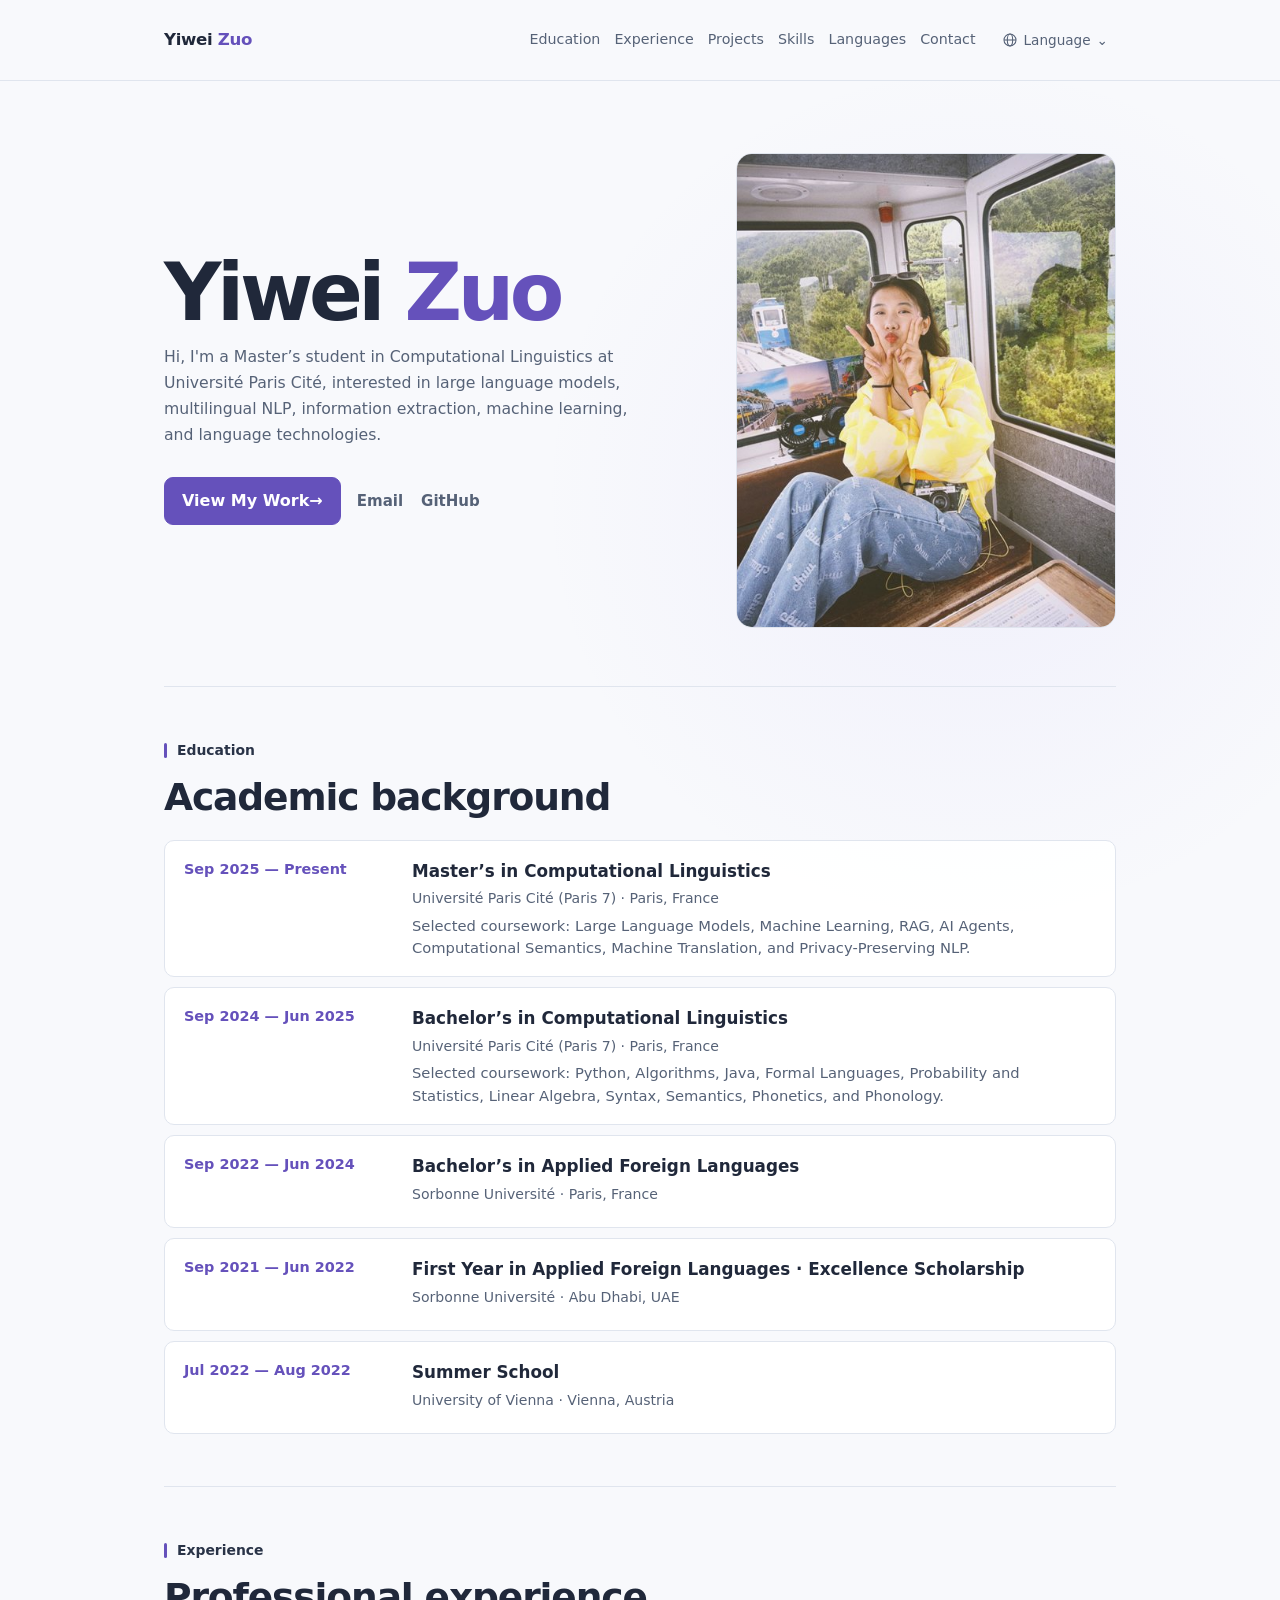
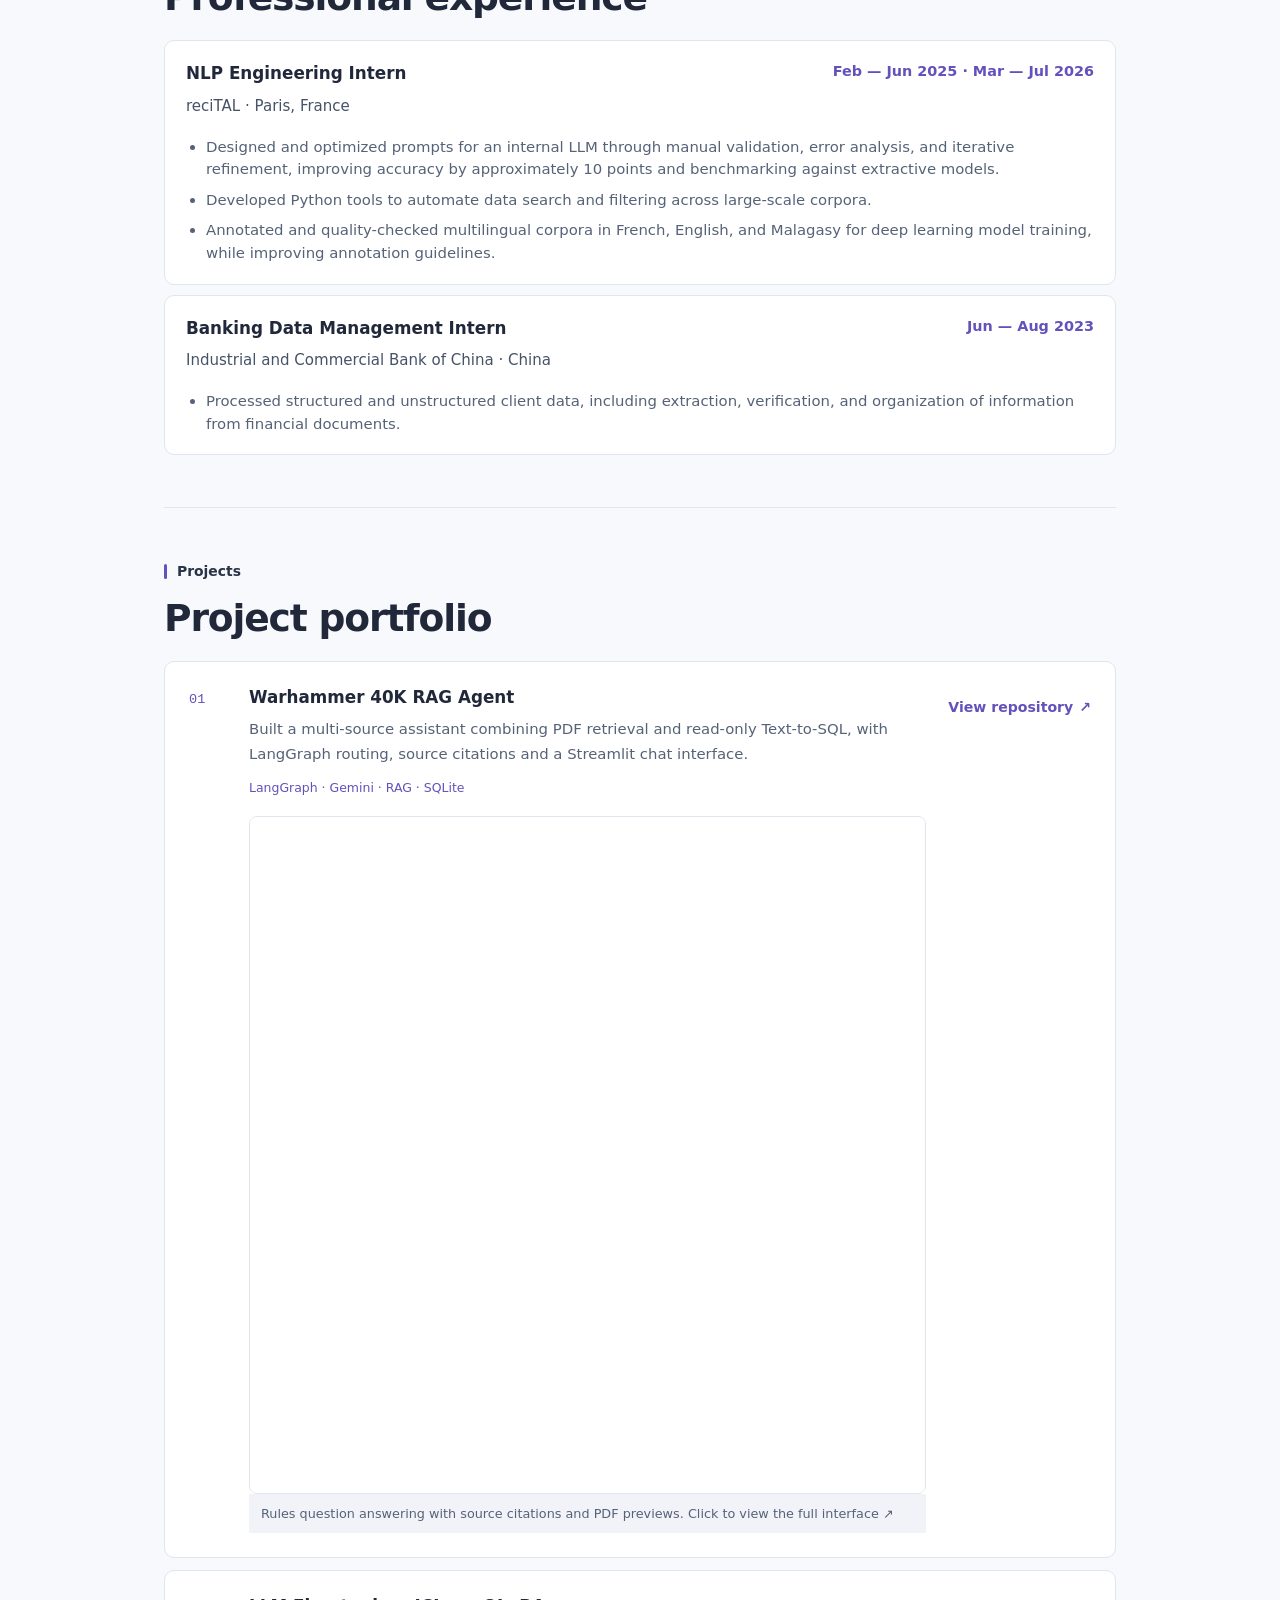
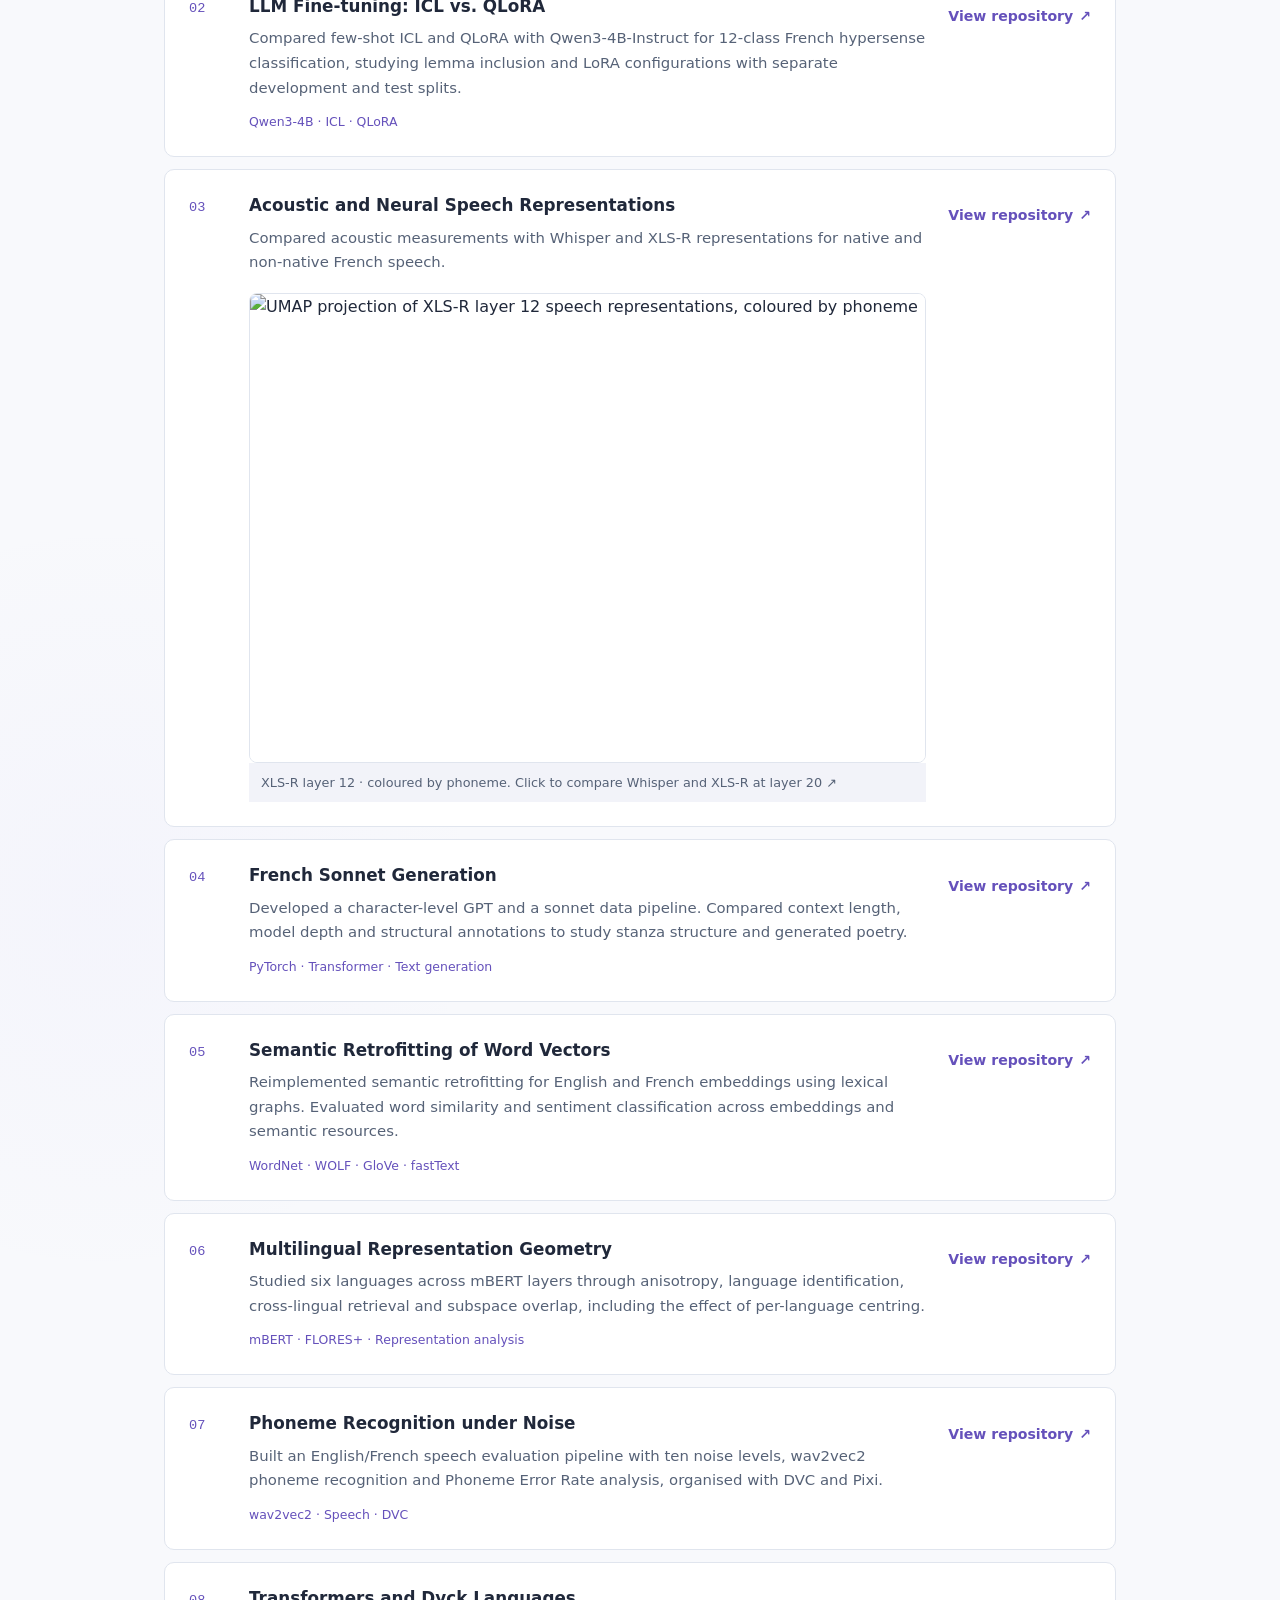
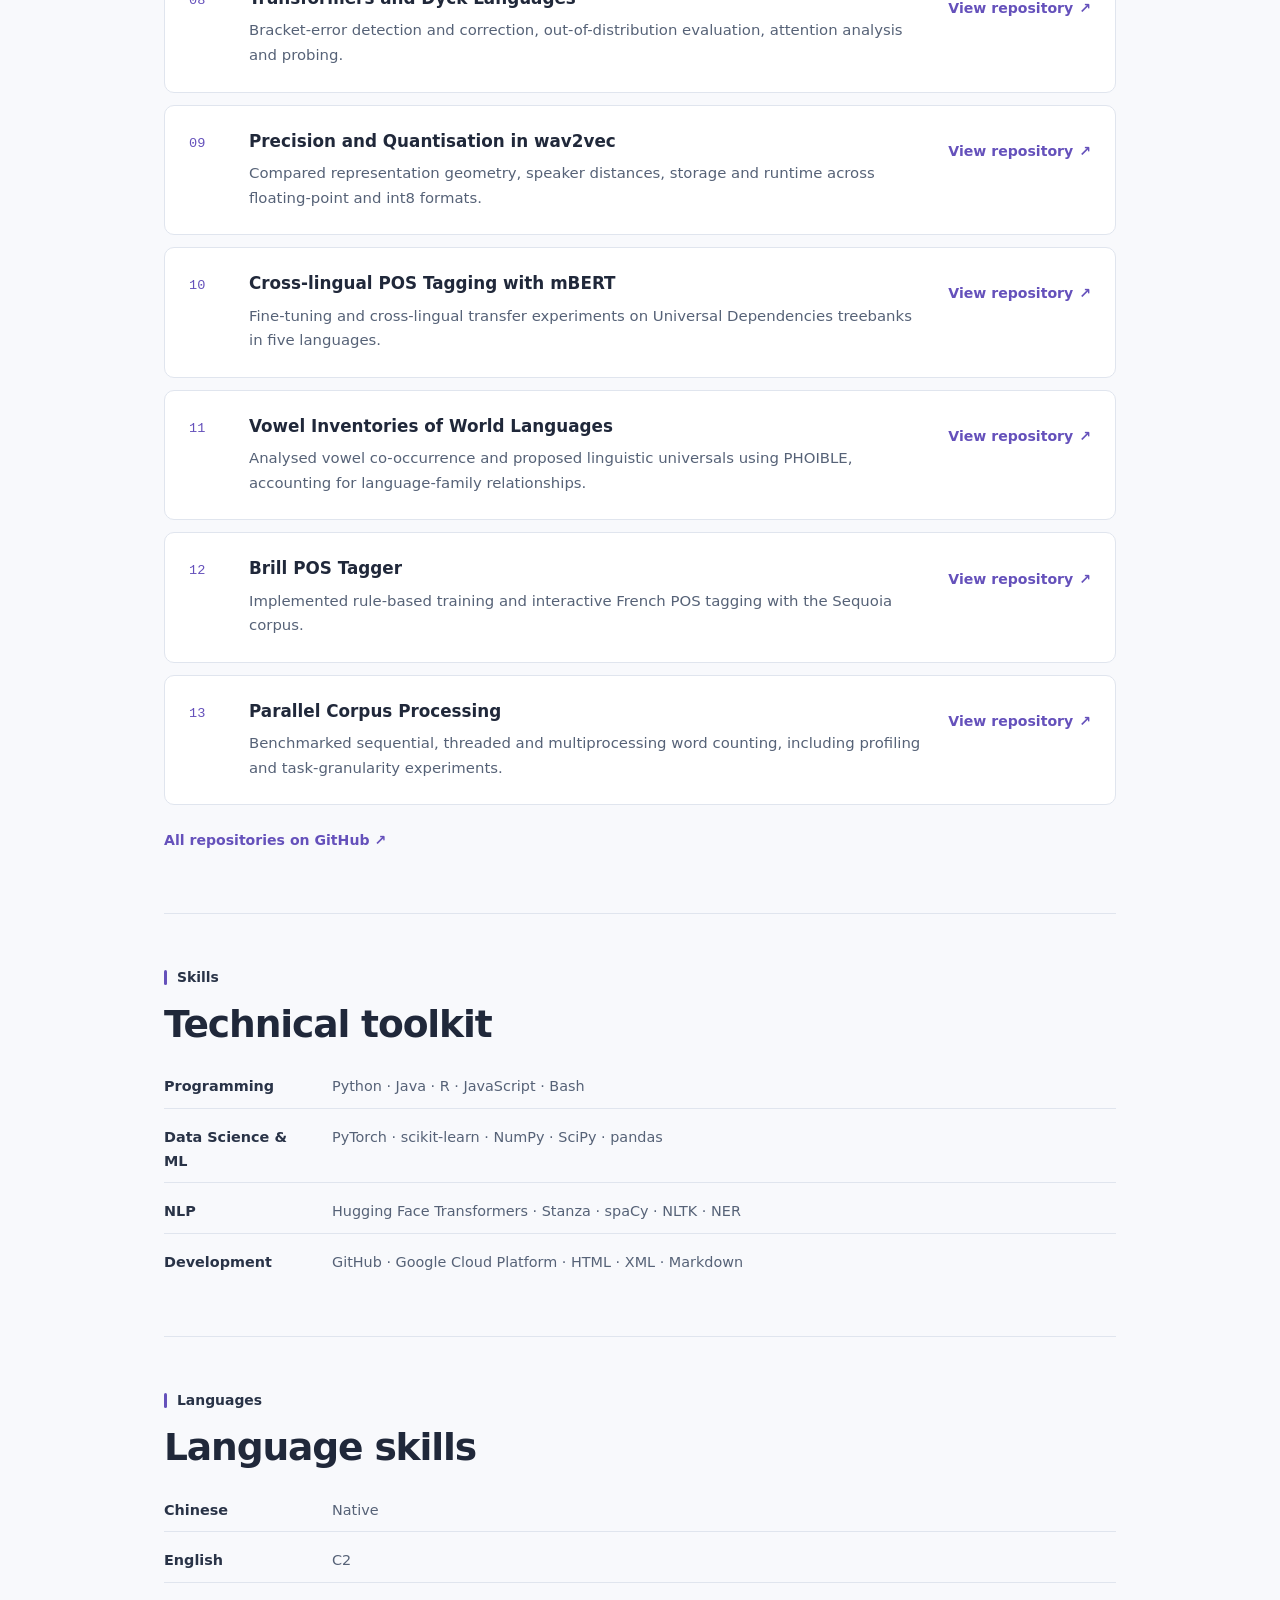
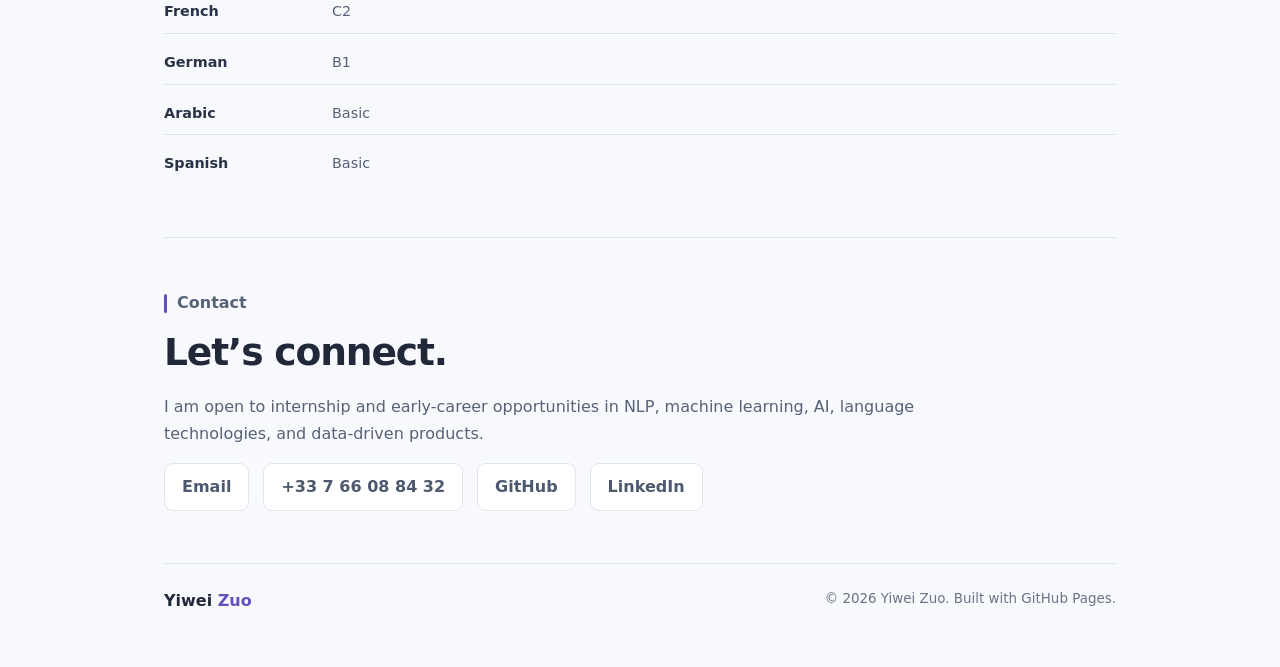
==== commit 99c24885: "Move acoustic speech representations project to third position" ====
--- a/en/index.html
+++ b/en/index.html
@@ -197,58 +197,6 @@
         <li class="project-row">
           <span class="project-number" aria-hidden="true">03</span>
           <div class="project-content">
-            <h3>French Sonnet Generation</h3>
-            <p class="project-description">Developed a character-level GPT and a sonnet data pipeline. Compared context length, model depth and structural annotations to study stanza structure and generated poetry.</p>
-            <p class="project-tech">PyTorch · Transformer · Text generation</p>
-          </div>
-          <a class="project-link" href="https://github.com/Yiwei-ZUO/gpt-generating-poetry" target="_blank" rel="noopener noreferrer" aria-label="View repository: French Sonnet Generation">View repository <span aria-hidden="true">↗</span></a>
-        </li>
-        <li class="project-row">
-          <span class="project-number" aria-hidden="true">04</span>
-          <div class="project-content">
-            <h3>Semantic Retrofitting of Word Vectors</h3>
-            <p class="project-description">Reimplemented semantic retrofitting for English and French embeddings using lexical graphs. Evaluated word similarity and sentiment classification across embeddings and semantic resources.</p>
-            <p class="project-tech">WordNet · WOLF · GloVe · fastText</p>
-          </div>
-          <a class="project-link" href="https://github.com/Yiwei-ZUO/retrofitting-wordvectors" target="_blank" rel="noopener noreferrer" aria-label="View repository: Semantic Retrofitting of Word Vectors">View repository <span aria-hidden="true">↗</span></a>
-        </li>
-        <li class="project-row">
-          <span class="project-number" aria-hidden="true">05</span>
-          <div class="project-content">
-            <h3>Multilingual Representation Geometry</h3>
-            <p class="project-description">Studied six languages across mBERT layers through anisotropy, language identification, cross-lingual retrieval and subspace overlap, including the effect of per-language centring.</p>
-            <p class="project-tech">mBERT · FLORES+ · Representation analysis</p>
-          </div>
-          <a class="project-link" href="https://github.com/Yiwei-ZUO/are-languages-represented-in-disjoint-subspaces" target="_blank" rel="noopener noreferrer" aria-label="View repository: Multilingual Representation Geometry">View repository <span aria-hidden="true">↗</span></a>
-        </li>
-        <li class="project-row">
-          <span class="project-number" aria-hidden="true">06</span>
-          <div class="project-content">
-            <h3>Phoneme Recognition under Noise</h3>
-            <p class="project-description">Built an English/French speech evaluation pipeline with ten noise levels, wav2vec2 phoneme recognition and Phoneme Error Rate analysis, organised with DVC and Pixi.</p>
-            <p class="project-tech">wav2vec2 · Speech · DVC</p>
-          </div>
-          <a class="project-link" href="https://github.com/Yiwei-ZUO/phoneme_noise_asr" target="_blank" rel="noopener noreferrer" aria-label="View repository: Phoneme Recognition under Noise">View repository <span aria-hidden="true">↗</span></a>
-        </li>
-        <li class="project-row">
-          <span class="project-number" aria-hidden="true">07</span>
-          <div class="project-content">
-            <h3>Transformers and Dyck Languages</h3>
-            <p class="project-description">Bracket-error detection and correction, out-of-distribution evaluation, attention analysis and probing.</p>
-          </div>
-          <a class="project-link" href="https://github.com/Yiwei-ZUO/dyck-transformers-lab" target="_blank" rel="noopener noreferrer" aria-label="View repository: Transformers and Dyck Languages">View repository <span aria-hidden="true">↗</span></a>
-        </li>
-        <li class="project-row">
-          <span class="project-number" aria-hidden="true">08</span>
-          <div class="project-content">
-            <h3>Precision and Quantisation in wav2vec</h3>
-            <p class="project-description">Compared representation geometry, speaker distances, storage and runtime across floating-point and int8 formats.</p>
-          </div>
-          <a class="project-link" href="https://github.com/Yiwei-ZUO/wav2vec-precision-analysis" target="_blank" rel="noopener noreferrer" aria-label="View repository: Precision and Quantisation in wav2vec">View repository <span aria-hidden="true">↗</span></a>
-        </li>
-        <li class="project-row">
-          <span class="project-number" aria-hidden="true">09</span>
-          <div class="project-content">
             <h3>Acoustic and Neural Speech Representations</h3>
             <p class="project-description">Compared acoustic measurements with Whisper and XLS-R representations for native and non-native French speech.</p>
             <figure class="project-figure">
@@ -261,6 +209,58 @@
           <a class="project-link" href="https://github.com/Yiwei-ZUO/ru-fr-acoustic-neural-representations" target="_blank" rel="noopener noreferrer" aria-label="View repository: Acoustic and Neural Speech Representations">View repository <span aria-hidden="true">↗</span></a>
         </li>
         <li class="project-row">
+          <span class="project-number" aria-hidden="true">04</span>
+          <div class="project-content">
+            <h3>French Sonnet Generation</h3>
+            <p class="project-description">Developed a character-level GPT and a sonnet data pipeline. Compared context length, model depth and structural annotations to study stanza structure and generated poetry.</p>
+            <p class="project-tech">PyTorch · Transformer · Text generation</p>
+          </div>
+          <a class="project-link" href="https://github.com/Yiwei-ZUO/gpt-generating-poetry" target="_blank" rel="noopener noreferrer" aria-label="View repository: French Sonnet Generation">View repository <span aria-hidden="true">↗</span></a>
+        </li>
+        <li class="project-row">
+          <span class="project-number" aria-hidden="true">05</span>
+          <div class="project-content">
+            <h3>Semantic Retrofitting of Word Vectors</h3>
+            <p class="project-description">Reimplemented semantic retrofitting for English and French embeddings using lexical graphs. Evaluated word similarity and sentiment classification across embeddings and semantic resources.</p>
+            <p class="project-tech">WordNet · WOLF · GloVe · fastText</p>
+          </div>
+          <a class="project-link" href="https://github.com/Yiwei-ZUO/retrofitting-wordvectors" target="_blank" rel="noopener noreferrer" aria-label="View repository: Semantic Retrofitting of Word Vectors">View repository <span aria-hidden="true">↗</span></a>
+        </li>
+        <li class="project-row">
+          <span class="project-number" aria-hidden="true">06</span>
+          <div class="project-content">
+            <h3>Multilingual Representation Geometry</h3>
+            <p class="project-description">Studied six languages across mBERT layers through anisotropy, language identification, cross-lingual retrieval and subspace overlap, including the effect of per-language centring.</p>
+            <p class="project-tech">mBERT · FLORES+ · Representation analysis</p>
+          </div>
+          <a class="project-link" href="https://github.com/Yiwei-ZUO/are-languages-represented-in-disjoint-subspaces" target="_blank" rel="noopener noreferrer" aria-label="View repository: Multilingual Representation Geometry">View repository <span aria-hidden="true">↗</span></a>
+        </li>
+        <li class="project-row">
+          <span class="project-number" aria-hidden="true">07</span>
+          <div class="project-content">
+            <h3>Phoneme Recognition under Noise</h3>
+            <p class="project-description">Built an English/French speech evaluation pipeline with ten noise levels, wav2vec2 phoneme recognition and Phoneme Error Rate analysis, organised with DVC and Pixi.</p>
+            <p class="project-tech">wav2vec2 · Speech · DVC</p>
+          </div>
+          <a class="project-link" href="https://github.com/Yiwei-ZUO/phoneme_noise_asr" target="_blank" rel="noopener noreferrer" aria-label="View repository: Phoneme Recognition under Noise">View repository <span aria-hidden="true">↗</span></a>
+        </li>
+        <li class="project-row">
+          <span class="project-number" aria-hidden="true">08</span>
+          <div class="project-content">
+            <h3>Transformers and Dyck Languages</h3>
+            <p class="project-description">Bracket-error detection and correction, out-of-distribution evaluation, attention analysis and probing.</p>
+          </div>
+          <a class="project-link" href="https://github.com/Yiwei-ZUO/dyck-transformers-lab" target="_blank" rel="noopener noreferrer" aria-label="View repository: Transformers and Dyck Languages">View repository <span aria-hidden="true">↗</span></a>
+        </li>
+        <li class="project-row">
+          <span class="project-number" aria-hidden="true">09</span>
+          <div class="project-content">
+            <h3>Precision and Quantisation in wav2vec</h3>
+            <p class="project-description">Compared representation geometry, speaker distances, storage and runtime across floating-point and int8 formats.</p>
+          </div>
+          <a class="project-link" href="https://github.com/Yiwei-ZUO/wav2vec-precision-analysis" target="_blank" rel="noopener noreferrer" aria-label="View repository: Precision and Quantisation in wav2vec">View repository <span aria-hidden="true">↗</span></a>
+        </li>
+        <li class="project-row">
           <span class="project-number" aria-hidden="true">10</span>
           <div class="project-content">
             <h3>Cross-lingual POS Tagging with mBERT</h3>
